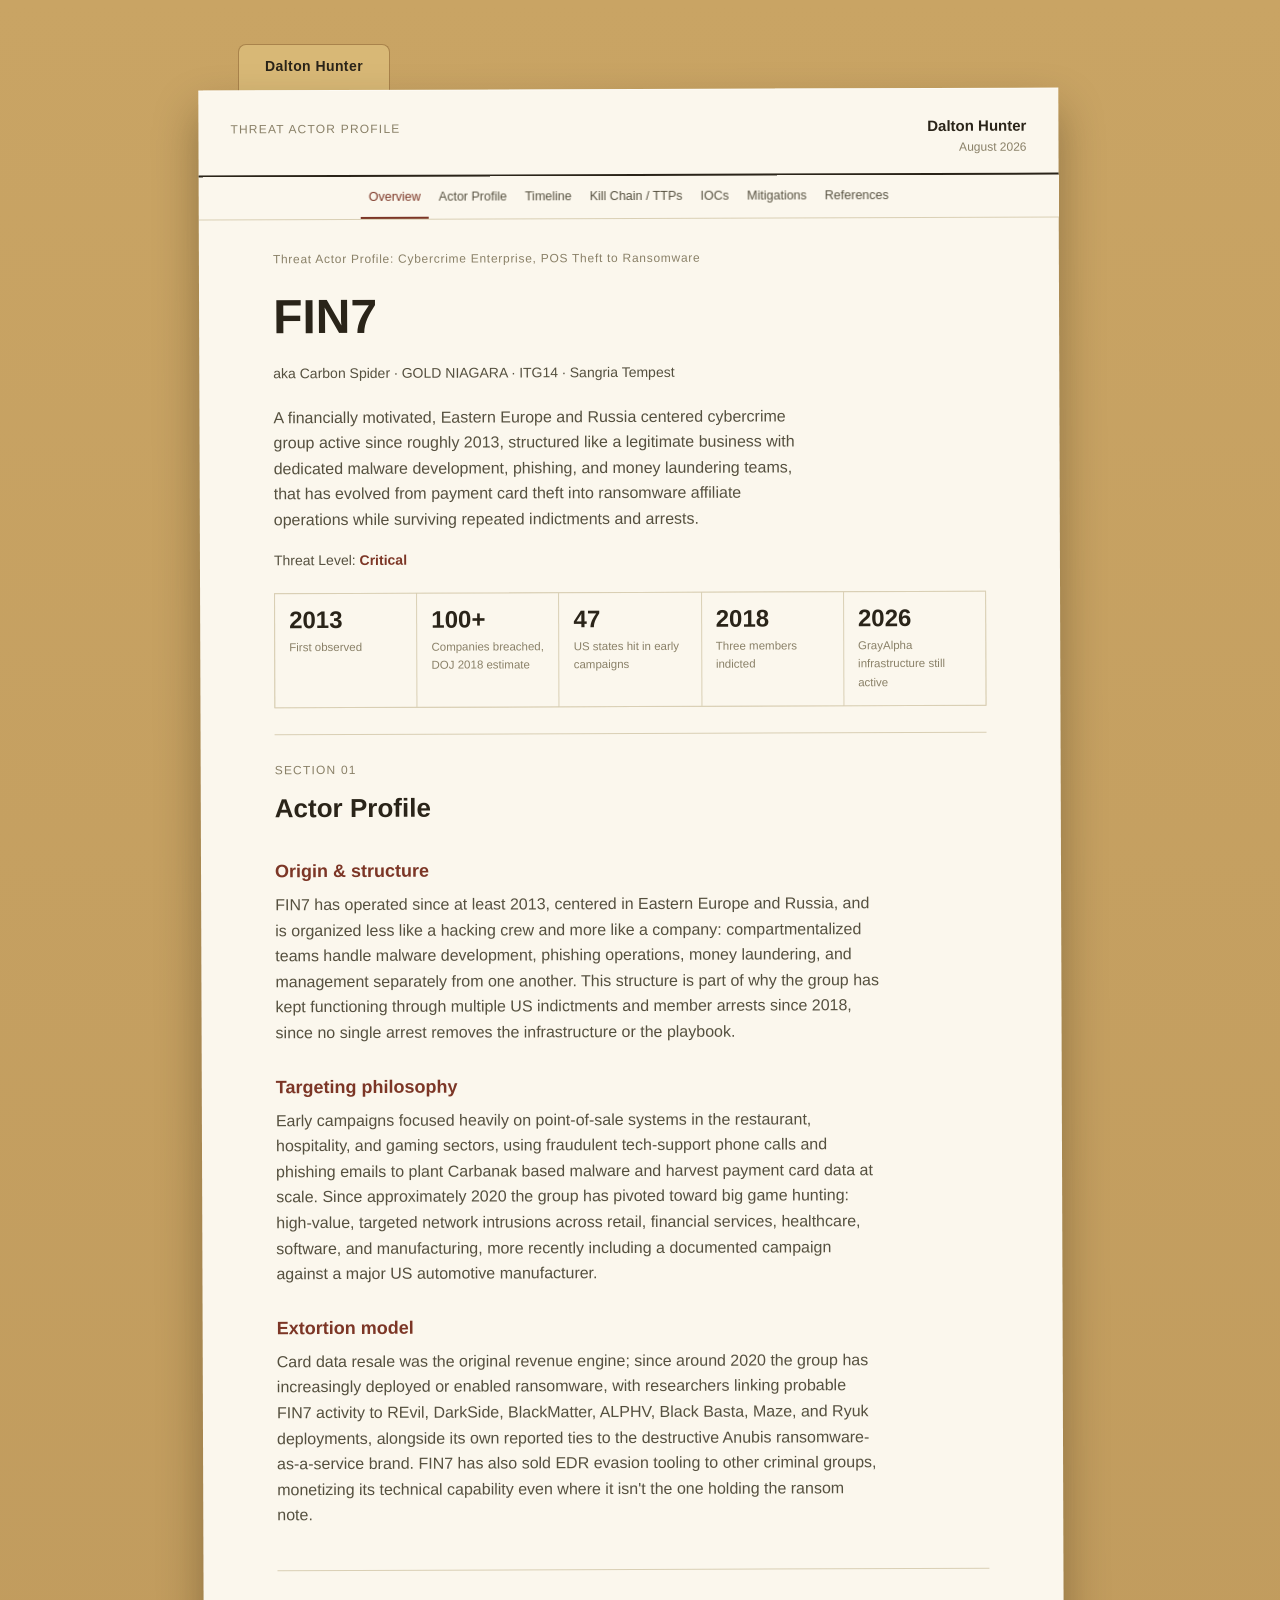
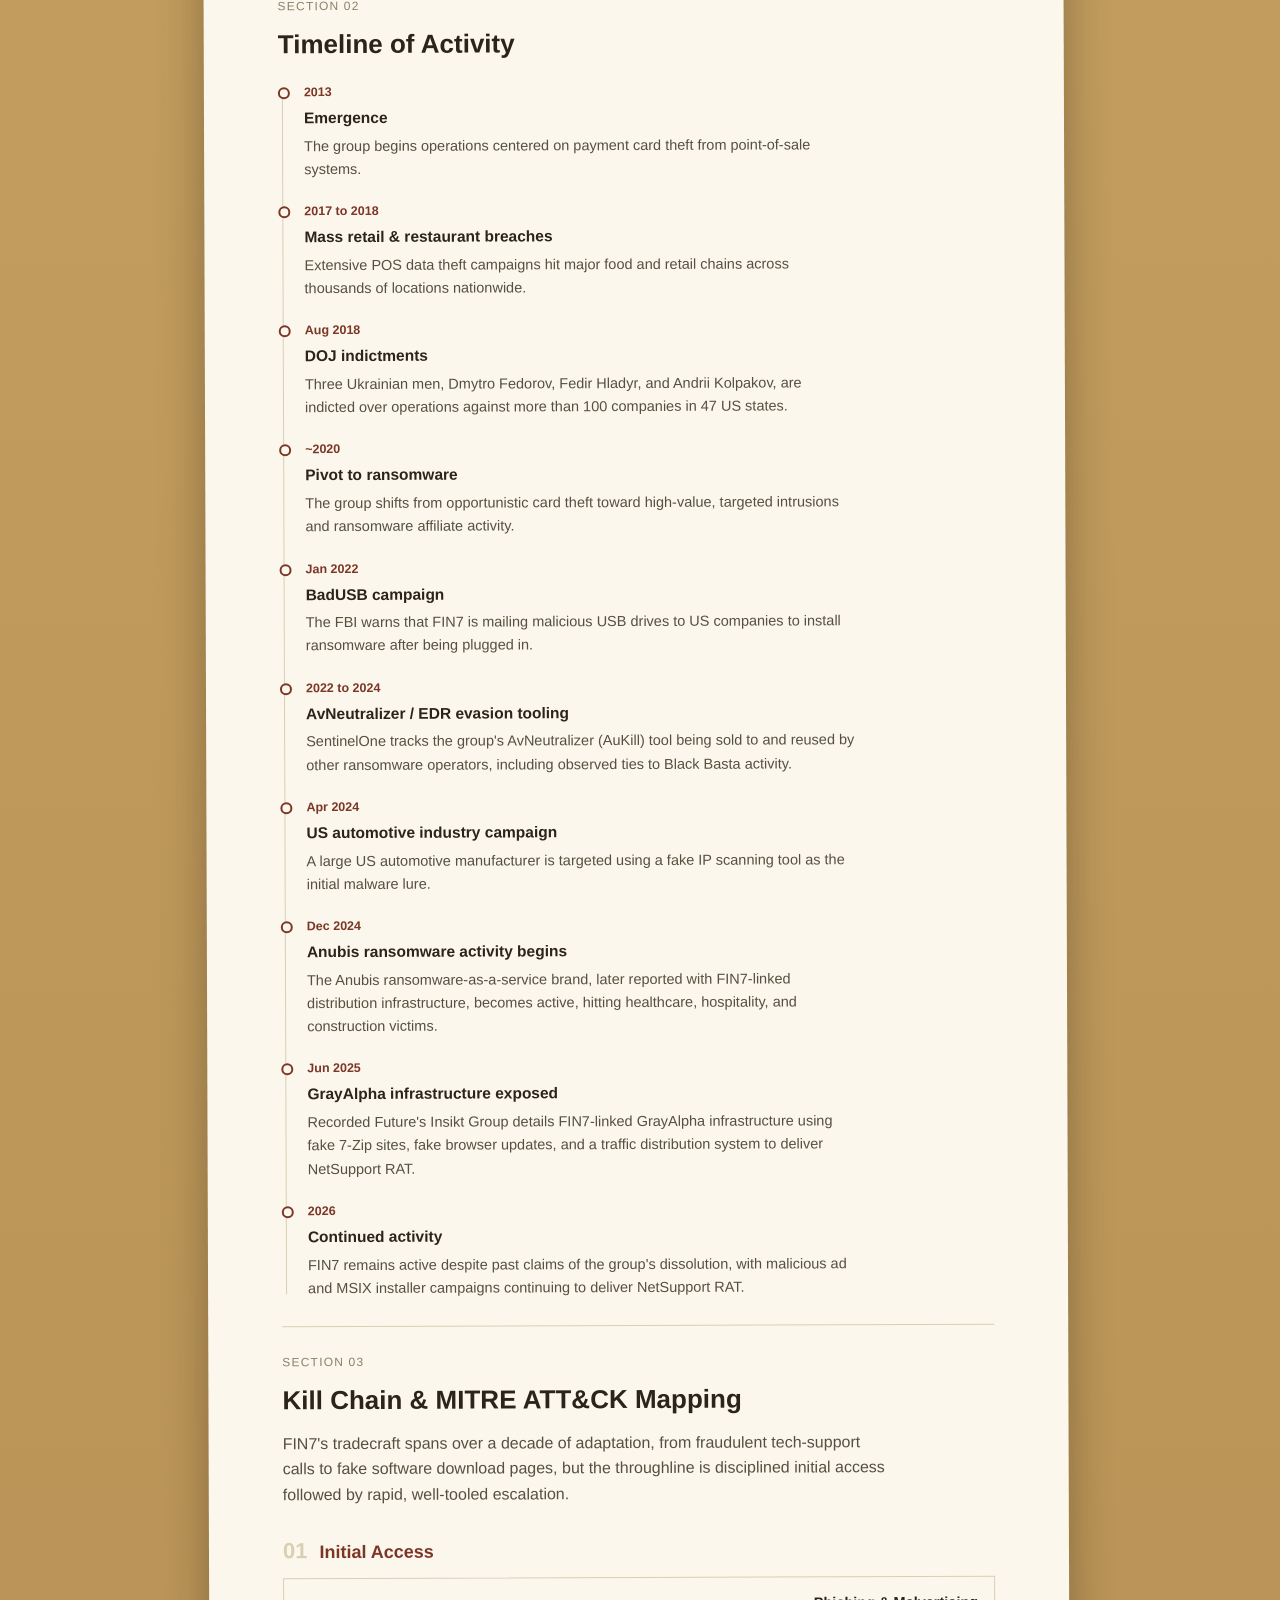
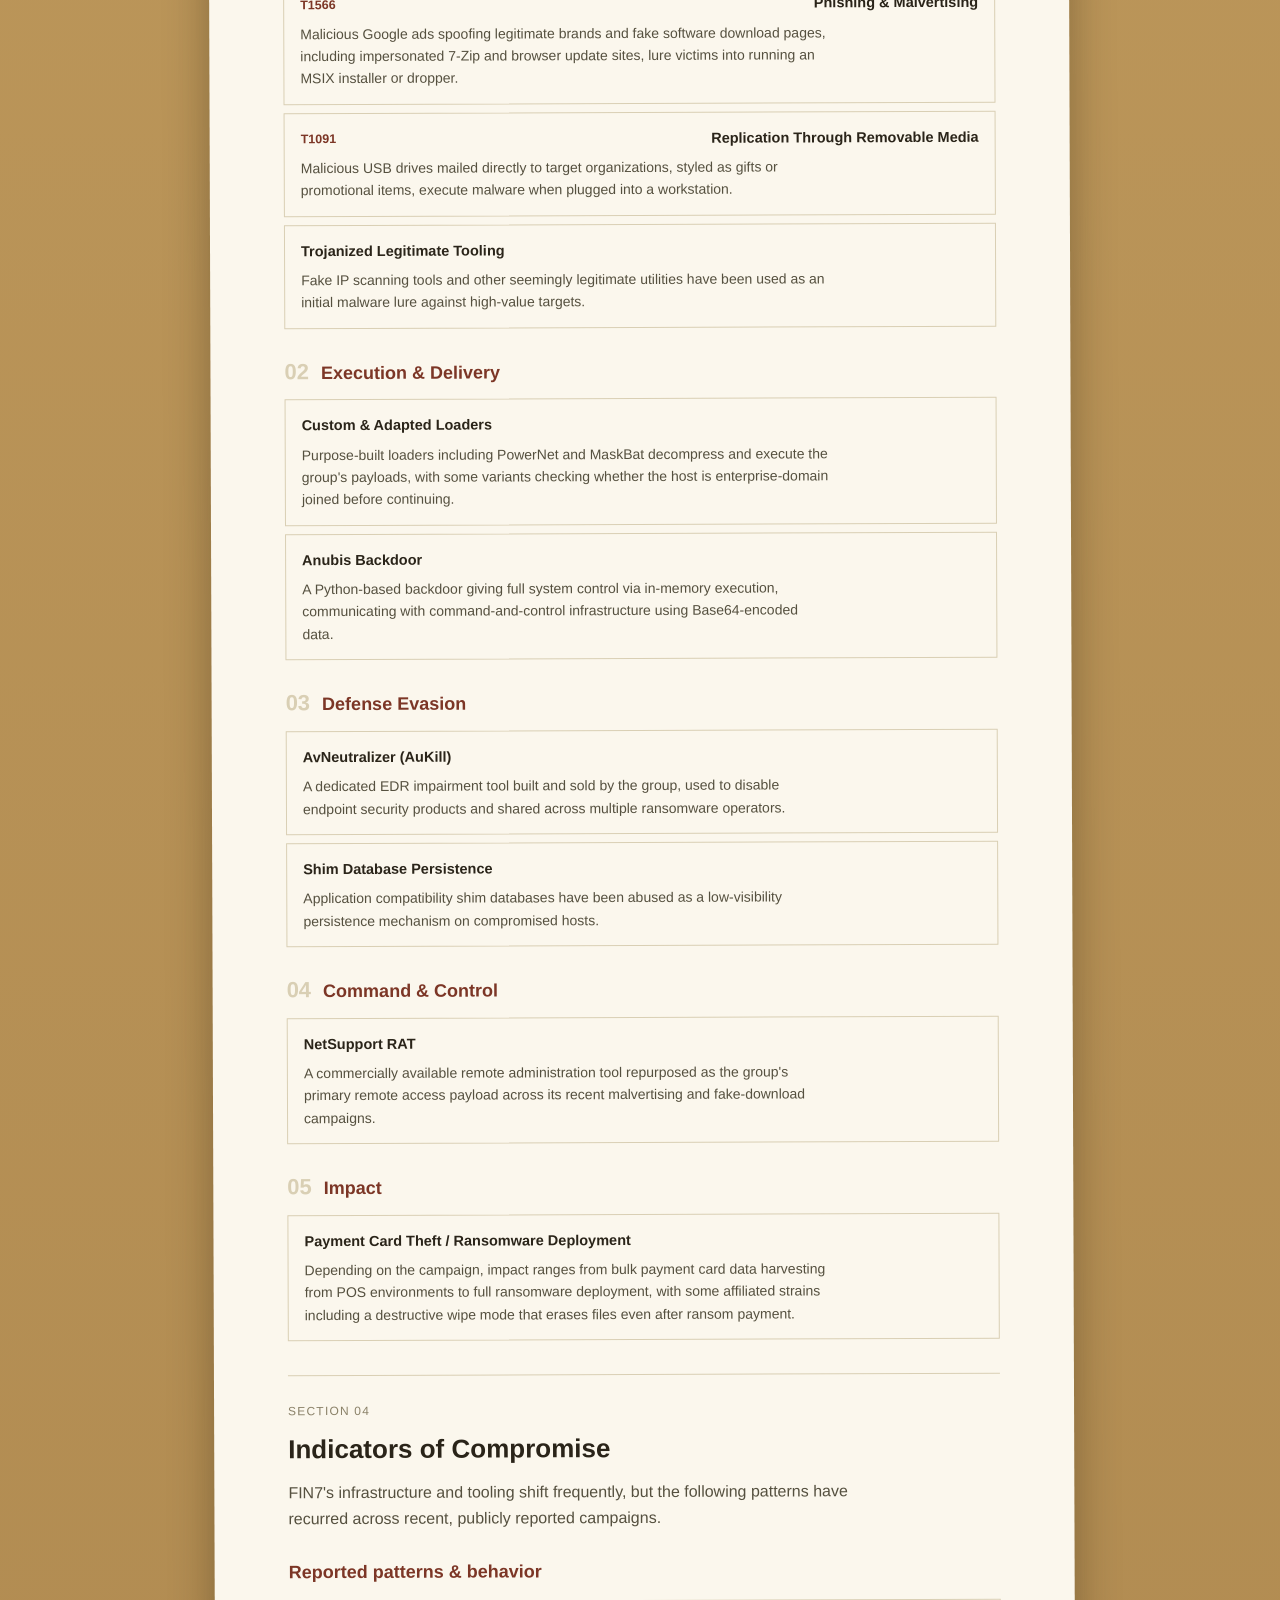
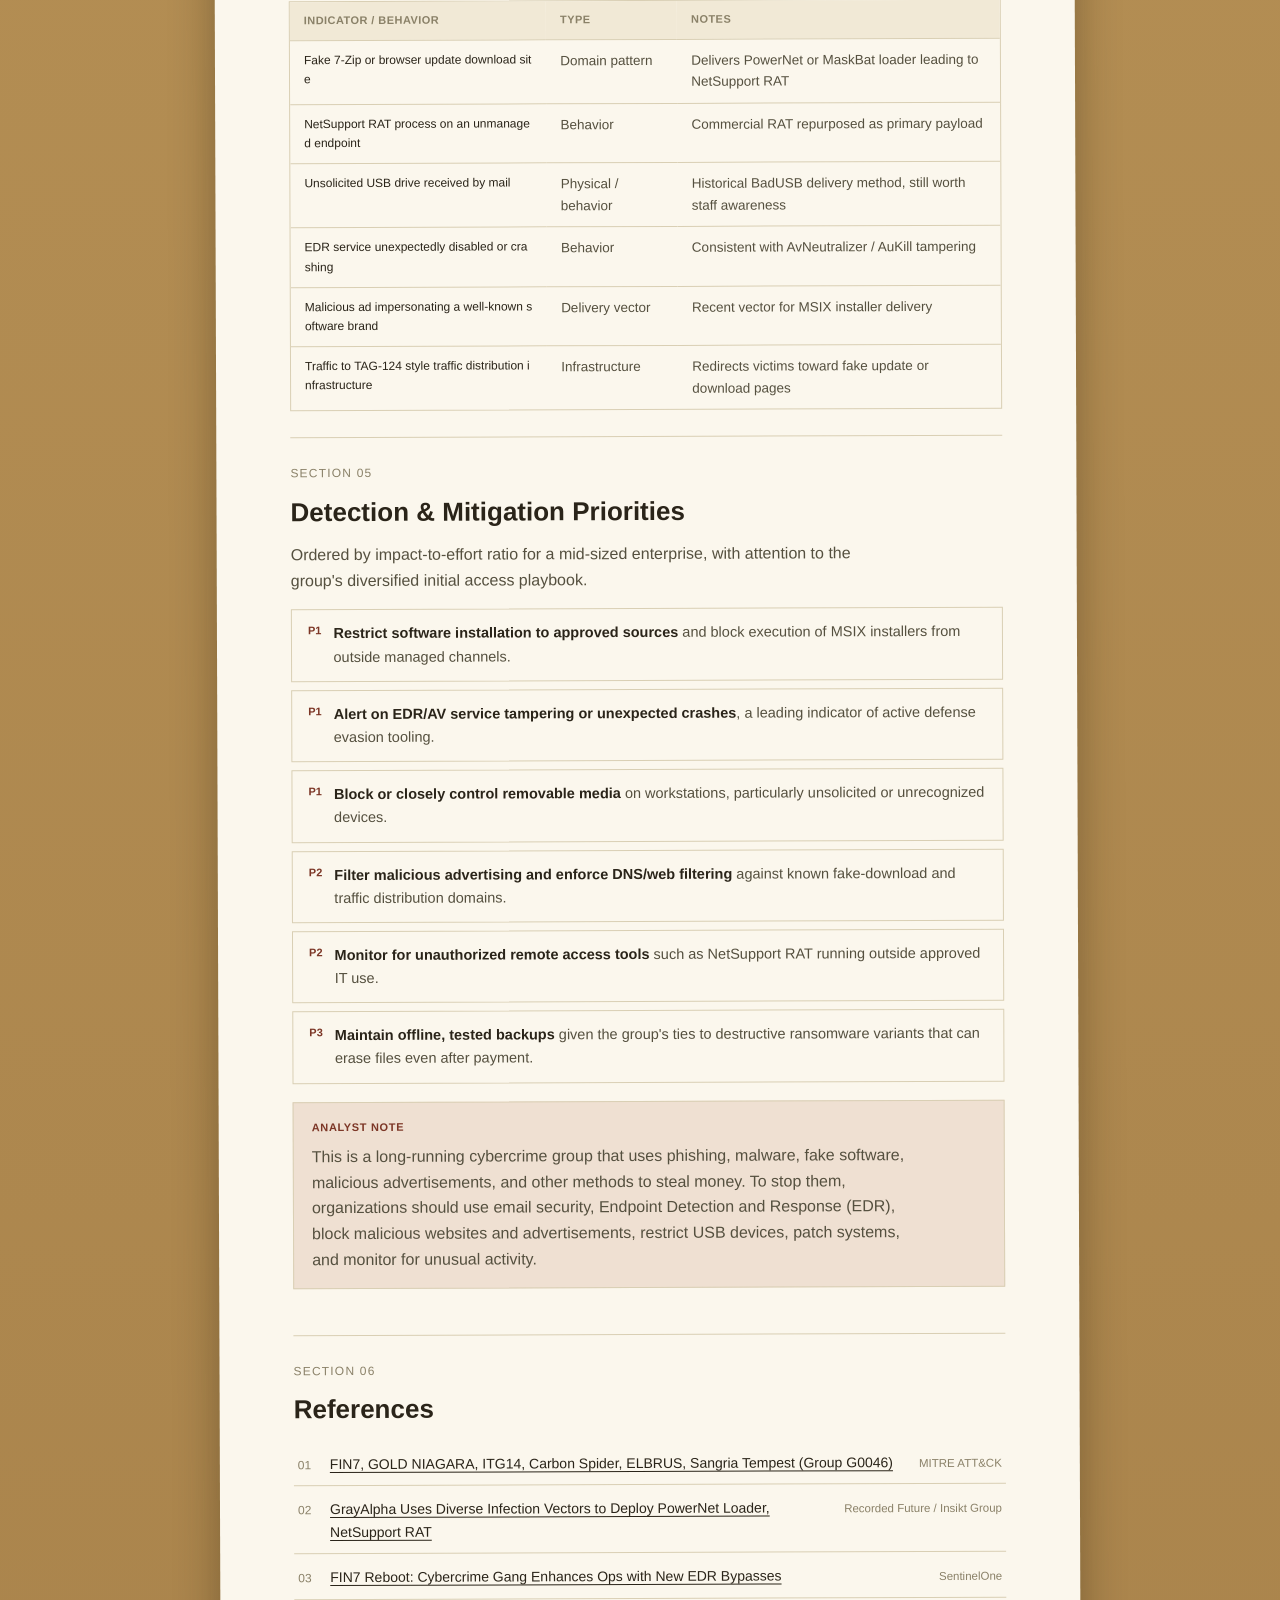
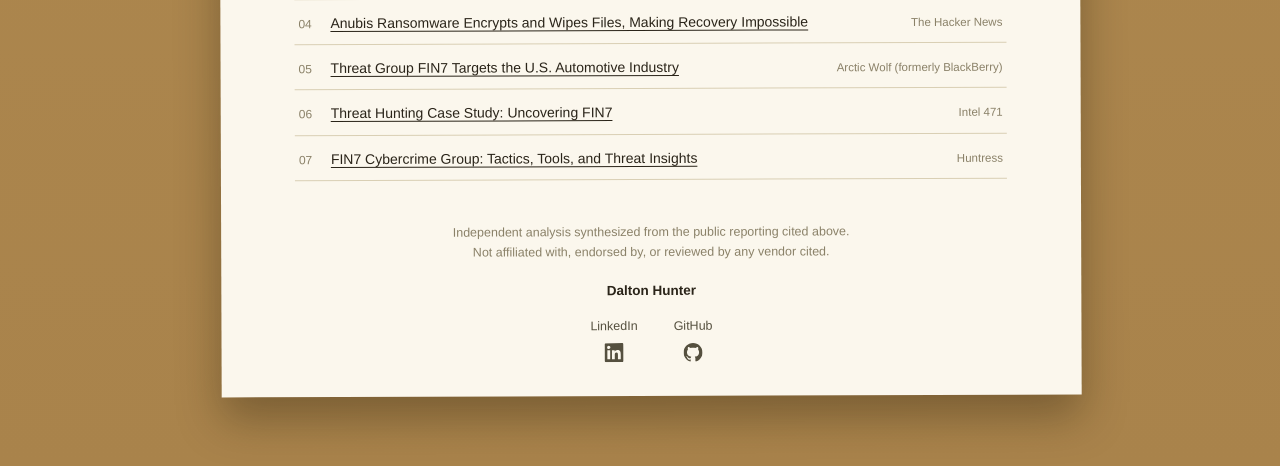
==== fin7/index.html @ 79351892 "Revise analyst note on cybercrime group Updated description of the threat group to emphasize methods" ====
<!DOCTYPE html>
<html lang="en">
<head>
<meta charset="UTF-8">
<meta name="viewport" content="width=device-width, initial-scale=1.0">
<title>FIN7: Threat Actor Profile | Dalton Hunter</title>
<meta name="description" content="Threat intelligence assessment on FIN7 (Carbon Spider, Sangria Tempest, GOLD NIAGARA): point-of-sale theft origins, ransomware pivot, EDR evasion tooling, MITRE ATT&CK mapping, and mitigation guidance.">
<link rel="stylesheet" href="styles.css">
</head>
<body>
<a href="#overview" class="skip-link">Skip to content</a>

<div class="desk">
  <div class="folder-wrap">

    <div class="folder-tab">Dalton Hunter</div>

    <div class="paper">

      <header class="doc-header">
        <div class="doc-header-title">Threat Actor Profile</div>
        <div class="doc-header-right">
          <div class="doc-author">Dalton Hunter</div>
          <div class="doc-date">August 2026</div>
        </div>
      </header>

      <!-- Top nav -->
      <nav class="topnav" aria-label="Report sections">
        <div class="topnav-inner">
          <a class="navlink" href="#overview">Overview</a>
          <a class="navlink" href="#profile">Actor Profile</a>
          <a class="navlink" href="#timeline">Timeline</a>
          <a class="navlink" href="#ttps">Kill Chain / TTPs</a>
          <a class="navlink" href="#iocs">IOCs</a>
          <a class="navlink" href="#mitigations">Mitigations</a>
          <a class="navlink" href="#references">References</a>
        </div>
      </nav>

      <main>

        <!-- HERO / OVERVIEW -->
        <section id="overview" class="hero">
          <div class="hero-kicker">Threat Actor Profile: Cybercrime Enterprise, POS Theft to Ransomware</div>
          <h1>FIN7</h1>
          <div class="aka">aka Carbon Spider · GOLD NIAGARA · ITG14 · Sangria Tempest</div>
          <p class="hero-thesis">
            A financially motivated, Eastern Europe and Russia centered cybercrime group active since roughly 2013,
            structured like a legitimate business with dedicated malware development, phishing, and money laundering
            teams, that has evolved from payment card theft into ransomware affiliate operations while surviving
            repeated indictments and arrests.
          </p>
          <div class="threat-level">Threat Level: <strong>Critical</strong></div>

          <div class="stat-row">
            <div class="stat"><div class="stat-num">2013</div><div class="stat-lbl">First observed</div></div>
            <div class="stat"><div class="stat-num">100+</div><div class="stat-lbl">Companies breached, DOJ 2018 estimate</div></div>
            <div class="stat"><div class="stat-num">47</div><div class="stat-lbl">US states hit in early campaigns</div></div>
            <div class="stat"><div class="stat-num">2018</div><div class="stat-lbl">Three members indicted</div></div>
            <div class="stat"><div class="stat-num">2026</div><div class="stat-lbl">GrayAlpha infrastructure still active</div></div>
          </div>
        </section>

        <!-- ACTOR PROFILE -->
        <section id="profile">
          <div class="eyebrow">Section 01</div>
          <h2>Actor Profile</h2>

          <h3>Origin &amp; structure</h3>
          <p>FIN7 has operated since at least 2013, centered in Eastern Europe and Russia, and is organized less like a hacking crew and more like a company: compartmentalized teams handle malware development, phishing operations, money laundering, and management separately from one another. This structure is part of why the group has kept functioning through multiple US indictments and member arrests since 2018, since no single arrest removes the infrastructure or the playbook.</p>

          <h3>Targeting philosophy</h3>
          <p>Early campaigns focused heavily on point-of-sale systems in the restaurant, hospitality, and gaming sectors, using fraudulent tech-support phone calls and phishing emails to plant Carbanak based malware and harvest payment card data at scale. Since approximately 2020 the group has pivoted toward big game hunting: high-value, targeted network intrusions across retail, financial services, healthcare, software, and manufacturing, more recently including a documented campaign against a major US automotive manufacturer.</p>

          <h3>Extortion model</h3>
          <p>Card data resale was the original revenue engine; since around 2020 the group has increasingly deployed or enabled ransomware, with researchers linking probable FIN7 activity to REvil, DarkSide, BlackMatter, ALPHV, Black Basta, Maze, and Ryuk deployments, alongside its own reported ties to the destructive Anubis ransomware-as-a-service brand. FIN7 has also sold EDR evasion tooling to other criminal groups, monetizing its technical capability even where it isn't the one holding the ransom note.</p>
        </section>

        <!-- TIMELINE -->
        <section id="timeline">
          <div class="eyebrow">Section 02</div>
          <h2>Timeline of Activity</h2>
          <div class="timeline">
            <div class="tl-item">
              <div class="tl-date">2013</div>
              <h4>Emergence</h4>
              <p>The group begins operations centered on payment card theft from point-of-sale systems.</p>
            </div>
            <div class="tl-item">
              <div class="tl-date">2017 to 2018</div>
              <h4>Mass retail &amp; restaurant breaches</h4>
              <p>Extensive POS data theft campaigns hit major food and retail chains across thousands of locations nationwide.</p>
            </div>
            <div class="tl-item">
              <div class="tl-date">Aug 2018</div>
              <h4>DOJ indictments</h4>
              <p>Three Ukrainian men, Dmytro Fedorov, Fedir Hladyr, and Andrii Kolpakov, are indicted over operations against more than 100 companies in 47 US states.</p>
            </div>
            <div class="tl-item">
              <div class="tl-date">~2020</div>
              <h4>Pivot to ransomware</h4>
              <p>The group shifts from opportunistic card theft toward high-value, targeted intrusions and ransomware affiliate activity.</p>
            </div>
            <div class="tl-item">
              <div class="tl-date">Jan 2022</div>
              <h4>BadUSB campaign</h4>
              <p>The FBI warns that FIN7 is mailing malicious USB drives to US companies to install ransomware after being plugged in.</p>
            </div>
            <div class="tl-item">
              <div class="tl-date">2022 to 2024</div>
              <h4>AvNeutralizer / EDR evasion tooling</h4>
              <p>SentinelOne tracks the group's AvNeutralizer (AuKill) tool being sold to and reused by other ransomware operators, including observed ties to Black Basta activity.</p>
            </div>
            <div class="tl-item">
              <div class="tl-date">Apr 2024</div>
              <h4>US automotive industry campaign</h4>
              <p>A large US automotive manufacturer is targeted using a fake IP scanning tool as the initial malware lure.</p>
            </div>
            <div class="tl-item">
              <div class="tl-date">Dec 2024</div>
              <h4>Anubis ransomware activity begins</h4>
              <p>The Anubis ransomware-as-a-service brand, later reported with FIN7-linked distribution infrastructure, becomes active, hitting healthcare, hospitality, and construction victims.</p>
            </div>
            <div class="tl-item">
              <div class="tl-date">Jun 2025</div>
              <h4>GrayAlpha infrastructure exposed</h4>
              <p>Recorded Future's Insikt Group details FIN7-linked GrayAlpha infrastructure using fake 7-Zip sites, fake browser updates, and a traffic distribution system to deliver NetSupport RAT.</p>
            </div>
            <div class="tl-item">
              <div class="tl-date">2026</div>
              <h4>Continued activity</h4>
              <p>FIN7 remains active despite past claims of the group's dissolution, with malicious ad and MSIX installer campaigns continuing to deliver NetSupport RAT.</p>
            </div>
          </div>

        </section>

        <!-- TTPs / KILL CHAIN -->
        <section id="ttps">
          <div class="eyebrow">Section 03</div>
          <h2>Kill Chain &amp; MITRE ATT&amp;CK Mapping</h2>
          <p>FIN7's tradecraft spans over a decade of adaptation, from fraudulent tech-support calls to fake software download pages, but the throughline is disciplined initial access followed by rapid, well-tooled escalation.</p>

          <div class="phase">
            <div class="phase-head"><span class="phase-num">01</span><h3>Initial Access</h3></div>
            <div class="ttp-card">
              <div class="ttp-top"><span class="ttp-id">T1566</span><span class="ttp-name">Phishing &amp; Malvertising</span></div>
              <p>Malicious Google ads spoofing legitimate brands and fake software download pages, including impersonated 7-Zip and browser update sites, lure victims into running an MSIX installer or dropper.</p>
            </div>
            <div class="ttp-card">
              <div class="ttp-top"><span class="ttp-id">T1091</span><span class="ttp-name">Replication Through Removable Media</span></div>
              <p>Malicious USB drives mailed directly to target organizations, styled as gifts or promotional items, execute malware when plugged into a workstation.</p>
            </div>
            <div class="ttp-card">
              <div class="ttp-top"><span class="ttp-name">Trojanized Legitimate Tooling</span></div>
              <p>Fake IP scanning tools and other seemingly legitimate utilities have been used as an initial malware lure against high-value targets.</p>
            </div>
          </div>

          <div class="phase">
            <div class="phase-head"><span class="phase-num">02</span><h3>Execution &amp; Delivery</h3></div>
            <div class="ttp-card">
              <div class="ttp-top"><span class="ttp-name">Custom &amp; Adapted Loaders</span></div>
              <p>Purpose-built loaders including PowerNet and MaskBat decompress and execute the group's payloads, with some variants checking whether the host is enterprise-domain joined before continuing.</p>
            </div>
            <div class="ttp-card">
              <div class="ttp-top"><span class="ttp-name">Anubis Backdoor</span></div>
              <p>A Python-based backdoor giving full system control via in-memory execution, communicating with command-and-control infrastructure using Base64-encoded data.</p>
            </div>
          </div>

          <div class="phase">
            <div class="phase-head"><span class="phase-num">03</span><h3>Defense Evasion</h3></div>
            <div class="ttp-card">
              <div class="ttp-top"><span class="ttp-name">AvNeutralizer (AuKill)</span></div>
              <p>A dedicated EDR impairment tool built and sold by the group, used to disable endpoint security products and shared across multiple ransomware operators.</p>
            </div>
            <div class="ttp-card">
              <div class="ttp-top"><span class="ttp-name">Shim Database Persistence</span></div>
              <p>Application compatibility shim databases have been abused as a low-visibility persistence mechanism on compromised hosts.</p>
            </div>
          </div>

          <div class="phase">
            <div class="phase-head"><span class="phase-num">04</span><h3>Command &amp; Control</h3></div>
            <div class="ttp-card">
              <div class="ttp-top"><span class="ttp-name">NetSupport RAT</span></div>
              <p>A commercially available remote administration tool repurposed as the group's primary remote access payload across its recent malvertising and fake-download campaigns.</p>
            </div>
          </div>

          <div class="phase">
            <div class="phase-head"><span class="phase-num">05</span><h3>Impact</h3></div>
            <div class="ttp-card">
              <div class="ttp-top"><span class="ttp-name">Payment Card Theft / Ransomware Deployment</span></div>
              <p>Depending on the campaign, impact ranges from bulk payment card data harvesting from POS environments to full ransomware deployment, with some affiliated strains including a destructive wipe mode that erases files even after ransom payment.</p>
            </div>
          </div>
        </section>

        <!-- IOCs -->
        <section id="iocs">
          <div class="eyebrow">Section 04</div>
          <h2>Indicators of Compromise</h2>
          <p>FIN7's infrastructure and tooling shift frequently, but the following patterns have recurred across recent, publicly reported campaigns.</p>

          <h3>Reported patterns &amp; behavior</h3>
          <div class="table-wrap">
            <table>
              <thead><tr><th>Indicator / Behavior</th><th>Type</th><th>Notes</th></tr></thead>
              <tbody>
                <tr><td class="mono">Fake 7-Zip or browser update download site</td><td>Domain pattern</td><td>Delivers PowerNet or MaskBat loader leading to NetSupport RAT</td></tr>
                <tr><td class="mono">NetSupport RAT process on an unmanaged endpoint</td><td>Behavior</td><td>Commercial RAT repurposed as primary payload</td></tr>
                <tr><td class="mono">Unsolicited USB drive received by mail</td><td>Physical / behavior</td><td>Historical BadUSB delivery method, still worth staff awareness</td></tr>
                <tr><td class="mono">EDR service unexpectedly disabled or crashing</td><td>Behavior</td><td>Consistent with AvNeutralizer / AuKill tampering</td></tr>
                <tr><td class="mono">Malicious ad impersonating a well-known software brand</td><td>Delivery vector</td><td>Recent vector for MSIX installer delivery</td></tr>
                <tr><td class="mono">Traffic to TAG-124 style traffic distribution infrastructure</td><td>Infrastructure</td><td>Redirects victims toward fake update or download pages</td></tr>
              </tbody>
            </table>
          </div>
        </section>

        <!-- MITIGATIONS -->
        <section id="mitigations">
          <div class="eyebrow">Section 05</div>
          <h2>Detection &amp; Mitigation Priorities</h2>
          <p>Ordered by impact-to-effort ratio for a mid-sized enterprise, with attention to the group's diversified initial access playbook.</p>
          <ul class="mit-list">
            <li><span class="pri">P1</span><span><strong>Restrict software installation to approved sources</strong> and block execution of MSIX installers from outside managed channels.</span></li>
            <li><span class="pri">P1</span><span><strong>Alert on EDR/AV service tampering or unexpected crashes</strong>, a leading indicator of active defense evasion tooling.</span></li>
            <li><span class="pri">P1</span><span><strong>Block or closely control removable media</strong> on workstations, particularly unsolicited or unrecognized devices.</span></li>
            <li><span class="pri">P2</span><span><strong>Filter malicious advertising and enforce DNS/web filtering</strong> against known fake-download and traffic distribution domains.</span></li>
            <li><span class="pri">P2</span><span><strong>Monitor for unauthorized remote access tools</strong> such as NetSupport RAT running outside approved IT use.</span></li>
            <li><span class="pri">P3</span><span><strong>Maintain offline, tested backups</strong> given the group's ties to destructive ransomware variants that can erase files even after payment.</span></li>
          </ul>

          <div class="callout analyst-note">
            <div class="callout-label">Analyst Note</div>
            <p>This is a long-running cybercrime group that uses phishing, malware, fake software, malicious advertisements, and other methods to steal money. To stop them, organizations should use email security, Endpoint Detection and Response (EDR), block malicious websites and advertisements, restrict USB devices, patch systems, and monitor for unusual activity.</p>
          </div>
        </section>

        <!-- REFERENCES -->
        <section id="references">
          <div class="eyebrow">Section 06</div>
          <h2>References</h2>
          <ul class="source-list">
            <li><span class="idx">01</span><a href="https://attack.mitre.org/groups/G0046/" target="_blank" rel="noopener">FIN7, GOLD NIAGARA, ITG14, Carbon Spider, ELBRUS, Sangria Tempest (Group G0046)</a><span class="pub">MITRE ATT&amp;CK</span></li>
            <li><span class="idx">02</span><a href="https://www.recordedfuture.com/research/grayalpha-uses-diverse-infection-vectors-deploy-powernet-loader-netsupport-rat" target="_blank" rel="noopener">GrayAlpha Uses Diverse Infection Vectors to Deploy PowerNet Loader, NetSupport RAT</a><span class="pub">Recorded Future / Insikt Group</span></li>
            <li><span class="idx">03</span><a href="https://www.sentinelone.com/labs/fin7-reboot-cybercrime-gang-enhances-ops-with-new-edr-bypasses-and-automated-attacks/" target="_blank" rel="noopener">FIN7 Reboot: Cybercrime Gang Enhances Ops with New EDR Bypasses</a><span class="pub">SentinelOne</span></li>
            <li><span class="idx">04</span><a href="https://thehackernews.com/2025/06/anubis-ransomware-encrypts-and-wipes.html" target="_blank" rel="noopener">Anubis Ransomware Encrypts and Wipes Files, Making Recovery Impossible</a><span class="pub">The Hacker News</span></li>
            <li><span class="idx">05</span><a href="https://arcticwolf.com/resources/blog/fin7-targets-the-united-states-automotive-industry/" target="_blank" rel="noopener">Threat Group FIN7 Targets the U.S. Automotive Industry</a><span class="pub">Arctic Wolf (formerly BlackBerry)</span></li>
            <li><span class="idx">06</span><a href="https://www.intel471.com/blog/threat-hunting-case-study-uncovering-fin7" target="_blank" rel="noopener">Threat Hunting Case Study: Uncovering FIN7</a><span class="pub">Intel 471</span></li>
            <li><span class="idx">07</span><a href="https://www.huntress.com/threat-library/threat-actors/fin7" target="_blank" rel="noopener">FIN7 Cybercrime Group: Tactics, Tools, and Threat Insights</a><span class="pub">Huntress</span></li>
          </ul>
        </section>

      </main>

      <footer>
        <p class="fnote">Independent analysis synthesized from the public reporting cited above. Not affiliated with, endorsed by, or reviewed by any vendor cited.</p>
        <div class="footer-meta">
          <span class="footer-name">Dalton Hunter</span>
          <div class="footer-social">
            <a href="https://www.linkedin.com/in/dalton-hunter/" id="footer-linkedin" class="footer-social-link" aria-label="LinkedIn" target="_blank" rel="noopener">
              <span class="footer-social-label">LinkedIn</span>
              <svg class="footer-social-icon" viewBox="0 0 24 24" aria-hidden="true"><path d="M20.447 20.452h-3.554v-5.569c0-1.328-.027-3.037-1.852-3.037-1.853 0-2.136 1.445-2.136 2.939v5.667H9.351V9h3.414v1.561h.046c.477-.9 1.637-1.85 3.37-1.85 3.601 0 4.267 2.37 4.267 5.455v6.286zM5.337 7.433c-1.144 0-2.063-.926-2.063-2.065 0-1.138.92-2.063 2.063-2.063 1.14 0 2.064.925 2.064 2.063 0 1.139-.925 2.065-2.064 2.065zm1.782 13.019H3.555V9h3.564v11.452zM22.225 0H1.771C.792 0 0 .774 0 1.729v20.542C0 23.227.792 24 1.771 24h20.451C23.2 24 24 23.227 24 22.271V1.729C24 .774 23.2 0 22.222 0h.003z"/></svg>
            </a>
            <a href="https://github.com/dalthunter" id="footer-github" class="footer-social-link" aria-label="GitHub" target="_blank" rel="noopener">
              <span class="footer-social-label">GitHub</span>
              <svg class="footer-social-icon" viewBox="0 0 24 24" aria-hidden="true"><path d="M12 .297c-6.63 0-12 5.373-12 12 0 5.303 3.438 9.8 8.205 11.385.6.113.82-.258.82-.577 0-.285-.01-1.04-.015-2.04-3.338.724-4.042-1.61-4.042-1.61-.546-1.385-1.333-1.754-1.333-1.754-1.089-.744.084-.729.084-.729 1.205.084 1.838 1.237 1.838 1.237 1.07 1.834 2.809 1.304 3.495.997.108-.775.42-1.305.763-1.605-2.665-.305-5.466-1.334-5.466-5.93 0-1.31.465-2.38 1.235-3.22-.135-.303-.54-1.523.105-3.176 0 0 1.005-.322 3.3 1.23.96-.267 1.98-.399 3-.405 1.02.006 2.04.138 3 .405 2.28-1.552 3.285-1.23 3.285-1.23.645 1.653.24 2.873.12 3.176.765.84 1.23 1.91 1.23 3.22 0 4.61-2.805 5.625-5.475 5.92.42.36.81 1.096.81 2.22 0 1.606-.015 2.896-.015 3.286 0 .315.21.69.825.57C20.565 22.092 24 17.592 24 12.297c0-6.627-5.373-12-12-12"/></svg>
            </a>
          </div>
        </div>
      </footer>

    </div>
  </div>
</div>

<script src="script.js"></script>
</body>
</html>
---- fin7/styles.css ----
/* ============================================================
   THE GENTLEMEN — THREAT INTELLIGENCE ASSESSMENT
   Design: printed report, tucked in a manila folder
   ============================================================ */

:root {
  --folder: #C9A464;
  --folder-dark: #A9834B;
  --folder-tab: #D8B876;

  --paper: #FBF7ED;
  --paper-edge: #F1E9D6;

  --ink: #2A2419;
  --ink-dim: #55503F;
  --ink-faint: #8A8168;

  --rule: #D9CFB4;
  --rule-strong: #2A2419;

  --accent: #7C3626;
  --accent-soft: #EFE0D2;

  --max-w: 760px;
}

* { box-sizing: border-box; }
html { scroll-behavior: smooth; }
@media (prefers-reduced-motion: reduce) {
  html { scroll-behavior: auto; }
  * { animation-duration: 0.001ms !important; animation-iteration-count: 1 !important; transition-duration: 0.001ms !important; }
}

body {
  margin: 0;
  background: var(--folder);
  background-image: linear-gradient(180deg, var(--folder), var(--folder-dark));
  color: var(--ink);
  font-family: Arial, Helvetica, sans-serif;
  font-size: 16px;
  line-height: 1.6;
  -webkit-font-smoothing: antialiased;
  padding: 44px 16px 70px;
}

a { color: var(--accent); text-decoration-underline; text-underline-offset: 3px; }
a:hover { color: var(--ink); }
a:focus-visible, button:focus-visible, .navlink:focus-visible {
  outline: 2px solid var(--accent);
  outline-offset: 2px;
}

::selection { background: var(--accent-soft); color: var(--ink); }

/* ---------- Desk / folder wrapper ---------- */
.desk { display: flex; justify-content: center; }
.folder-wrap { width: 100%; max-width: 860px; }

.folder-tab {
  display: inline-block;
  background: var(--folder-tab);
  border: 1px solid var(--folder-dark);
  border-bottom: none;
  border-radius: 8px 8px 0 0;
  padding: 10px 26px 32px;
  margin: 0 0 -20px 28px;
  font-weight: 700;
  font-size: 14px;
  letter-spacing: 0.03em;
  color: var(--ink);
  position: relative;
  z-index: 1;
}

.paper {
  position: relative;
  z-index: 2;
  background: var(--paper);
  box-shadow: 0 22px 44px rgba(35, 25, 8, 0.35), 0 1px 0 rgba(255,255,255,0.4) inset;
  transform: rotate(-0.2deg);
}

/* ---------- Letterhead ---------- */
.doc-header {
  display: flex;
  justify-content: space-between;
  align-items: baseline;
  gap: 20px;
  flex-wrap: wrap;
  padding: 26px 32px 16px;
  border-bottom: 2px solid var(--rule-strong);
}
.doc-header-title {
  font-size: 12px;
  letter-spacing: 0.1em;
  text-transform: uppercase;
  color: var(--ink-faint);
}
.doc-header-right { text-align: right; }
.doc-author { font-weight: 700; font-size: 15px; color: var(--ink); }
.doc-date { font-size: 12px; color: var(--ink-faint); }

/* ---------- Top nav ---------- */
.topnav {
  position: sticky;
  top: 0;
  z-index: 20;
  background: var(--paper);
  border-bottom: 1px solid var(--rule);
}
.topnav-inner {
  padding: 0 20px;
  display: flex;
  flex-wrap: wrap;
  justify-content: center;
  align-items: center;
  gap: 2px;
}
.navlink {
  font-size: 12.5px;
  color: var(--ink-dim);
  text-decoration: none;
  white-space: nowrap;
  padding: 10px 8px;
  border-bottom: 2px solid transparent;
}
.navlink:hover { color: var(--ink); }
.navlink.active { color: var(--accent); border-bottom-color: var(--accent); }

/* ---------- Layout shell ---------- */
main { max-width: var(--max-w); margin: 0 auto; padding: 0 24px; }
section { padding: 26px 0; border-bottom: 1px solid var(--rule); }
section:last-of-type { border-bottom: none; }

.eyebrow {
  font-size: 12px;
  letter-spacing: 0.1em;
  text-transform: uppercase;
  color: var(--ink-faint);
  margin-bottom: 8px;
}

h1, h2, h3, h4 {
  font-family: Arial, Helvetica, sans-serif;
  font-weight: 700;
  color: var(--ink);
  margin: 0 0 0.35em;
}
h2 { font-size: 26px; }
h3 { font-size: 18px; color: var(--accent); margin-top: 1.5em; }
p { color: var(--ink-dim); margin: 0 0 1em; max-width: 68ch; }
strong { color: var(--ink); }

/* ---------- Hero ---------- */
.hero { padding-top: 30px; }
.hero-kicker { font-size: 12px; color: var(--ink-faint); letter-spacing: 0.06em; margin-bottom: 10px; }
.hero h1 { font-size: clamp(34px, 6vw, 48px); margin-bottom: 6px; }
.hero .aka { font-size: 14px; color: var(--ink-dim); margin-bottom: 20px; }
.hero-thesis { font-size: 16px; color: var(--ink-dim); max-width: 60ch; margin-top: 0; }
.threat-level { font-size: 14px; color: var(--ink-dim); margin: 10px 0 4px; }
.threat-level strong { color: var(--accent); }

/* Stat row */
.stat-row {
  display: grid;
  grid-template-columns: repeat(auto-fit, minmax(110px, 1fr));
  gap: 1px;
  background: var(--rule);
  margin-top: 22px;
  border: 1px solid var(--rule);
}
.stat { background: var(--paper); padding: 14px 14px; }
.stat-num { font-size: 24px; font-weight: 700; color: var(--ink); line-height: 1; }
.stat-lbl { font-size: 11.5px; color: var(--ink-faint); margin-top: 6px; }

/* ---------- Key judgments ---------- */
.kj-list { display: flex; flex-direction: column; gap: 10px; margin-top: 14px; }
.kj-item {
  padding: 14px 16px;
  background: var(--paper);
  border: 1px solid var(--rule);
  border-left: 3px solid var(--accent);
}
.kj-item p { margin: 0; color: var(--ink); font-size: 15px; }

/* ---------- Callout / plain-terms box ---------- */
.callout {
  margin: 20px 0;
  padding: 16px 18px;
  background: var(--accent-soft);
  border: 1px solid var(--rule);
}
.callout-label {
  font-size: 11px;
  letter-spacing: 0.06em;
  text-transform: uppercase;
  color: var(--accent);
  font-weight: 700;
  margin-bottom: 8px;
}
.callout p:last-child { margin-bottom: 0; }

.callout.analyst { background: var(--paper-edge); }
.callout.analyst textarea {
  width: 100%;
  min-height: 110px;
  background: var(--paper);
  border: 1px solid var(--rule);
  color: var(--ink);
  font-family: Arial, Helvetica, sans-serif;
  font-size: 14.5px;
  line-height: 1.6;
  padding: 12px;
  resize: vertical;
}

.callout.analyst-note { margin-top: 18px; }

/* ---------- Timeline ---------- */
.timeline { margin-top: 16px; position: relative; padding-left: 26px; }
.timeline::before {
  content: '';
  position: absolute;
  left: 4px; top: 6px; bottom: 6px;
  width: 1px;
  background: var(--rule);
}
.tl-item { position: relative; padding-bottom: 20px; }
.tl-item:last-child { padding-bottom: 0; }
.tl-item::before {
  content: '';
  position: absolute;
  left: -26px; top: 5px;
  width: 8px; height: 8px;
  border-radius: 50%;
  background: var(--paper);
  border: 2px solid var(--accent);
}
.tl-date { font-size: 12.5px; color: var(--accent); font-weight: 700; margin-bottom: 4px; }
.tl-item h4 { font-size: 15.5px; margin-bottom: 4px; color: var(--ink); }
.tl-item p { font-size: 14.5px; margin-bottom: 0; }

/* ---------- Victimology bars ---------- */
.bar-group { margin-top: 4px; display: flex; flex-direction: column; gap: 12px; }
.bar-row { display: grid; grid-template-columns: 128px 1fr 38px; align-items: center; gap: 12px; }
.bar-name { font-size: 12.5px; color: var(--ink-dim); }
.bar-track { height: 8px; background: var(--paper-edge); border: 1px solid var(--rule); }
.bar-fill { height: 100%; background: var(--accent); opacity: 0.75; }
.bar-pct { font-size: 12px; font-weight: 700; color: var(--ink); text-align: right; }

.vic-block {
  background: var(--paper);
  border: 1px solid var(--rule);
  padding: 18px 20px 20px;
}
.vic-block-title {
  margin: 0 0 4px;
  display: flex;
  flex-direction: column;
  gap: 2px;
}
.vic-block-title span {
  font-size: 11px;
  font-weight: 400;
  text-transform: none;
  letter-spacing: 0;
  color: var(--ink-faint);
}

.two-col { display: grid; grid-template-columns: 1fr 1fr; gap: 20px; margin-top: 14px; }
@media (max-width: 640px) { .two-col { grid-template-columns: 1fr; } }

/* ---------- Kill chain / TTP phases ---------- */
.phase { margin-top: 30px; }
.phase-head { display: flex; align-items: baseline; gap: 12px; margin-bottom: 12px; }
.phase-num { font-size: 22px; font-weight: 700; color: var(--rule); line-height: 1; }
.phase-head h3 { margin: 0; }
.ttp-card {
  background: var(--paper);
  border: 1px solid var(--rule);
  padding: 14px 16px;
  margin-bottom: 8px;
}
.ttp-top { display: flex; justify-content: space-between; align-items: center; flex-wrap: wrap; gap: 8px; margin-bottom: 6px; }
.ttp-id { font-size: 12.5px; font-weight: 700; color: var(--accent); }
.ttp-name { font-weight: 700; color: var(--ink); font-size: 14.5px; }
.ttp-card p { font-size: 14px; margin: 0; color: var(--ink-dim); }

/* ---------- Tables ---------- */
.table-wrap { overflow-x: auto; margin-top: 14px; border: 1px solid var(--rule); }
table { width: 100%; border-collapse: collapse; font-size: 13.5px; min-width: 540px; }
.cve-table th:nth-child(1), .cve-table td:nth-child(1) { width: 16%; }
.cve-table th:nth-child(2), .cve-table td:nth-child(2) { width: 24%; }
.cve-table th:nth-child(3), .cve-table td:nth-child(3) { width: 60%; }
th {
  font-size: 11px;
  letter-spacing: 0.04em;
  text-transform: uppercase;
  color: var(--ink-faint);
  text-align: left;
  padding: 10px 14px;
  background: var(--paper-edge);
  border-bottom: 1px solid var(--rule);
}
td { padding: 10px 14px; border-bottom: 1px solid var(--rule); color: var(--ink-dim); vertical-align: top; }
tr:last-child td { border-bottom: none; }
td.mono, .hash { font-size: 12px; color: var(--ink); word-break: break-all; }
.sev { font-size: 10.5px; font-weight: 700; padding: 2px 7px; white-space: nowrap; }
.sev-critical { color: var(--accent); border: 1px solid var(--accent); }
.sev-high { color: var(--ink-dim); border: 1px solid var(--rule); }

/* ---------- Tool tags ---------- */
.tool-grid { display: flex; flex-wrap: wrap; gap: 8px; margin-top: 10px; }
.tool-tag { font-size: 12.5px; color: var(--ink); background: var(--paper); border: 1px solid var(--rule); padding: 6px 12px; }
.tool-tag .fn { color: var(--ink-faint); font-size: 11px; }

/* ---------- Mitigations ---------- */
.mit-list { list-style: none; margin: 14px 0 0; padding: 0; display: flex; flex-direction: column; gap: 8px; }
.mit-list li { display: flex; gap: 12px; padding: 12px 16px; background: var(--paper); border: 1px solid var(--rule); font-size: 14.5px; color: var(--ink-dim); }
.mit-list .pri { font-size: 11px; font-weight: 700; color: var(--accent); height: fit-content; }
.mit-list strong { color: var(--ink); }

/* ---------- References ---------- */
.source-list { list-style: none; margin: 12px 0 0; padding: 0; display: flex; flex-direction: column; gap: 2px; }
.source-list li { display: grid; grid-template-columns: 20px 1fr auto; gap: 12px; align-items: baseline; padding: 10px 4px; border-bottom: 1px solid var(--rule); font-size: 14px; }
.source-list .idx { color: var(--ink-faint); font-size: 12px; }
.source-list a { color: var(--ink); font-weight: 500; }
.source-list a:hover { color: var(--accent); }
.source-list .pub { font-size: 11.5px; color: var(--ink-faint); white-space: nowrap; }

/* ---------- Footer ---------- */
footer { padding: 16px 32px 34px; text-align: center; }
footer .fnote { font-size: 12.5px; color: var(--ink-faint); max-width: 60ch; margin: 0 auto; }
footer a { color: var(--ink-dim); }

.footer-meta { margin-top: 18px; }
.footer-name { display: block; font-weight: 700; font-size: 13.5px; color: var(--ink); margin-bottom: 14px; }
.footer-social { display: flex; justify-content: center; gap: 36px; }
.footer-social-link {
  display: flex;
  flex-direction: column;
  align-items: center;
  gap: 7px;
  text-decoration: none;
  color: var(--ink-dim);
  font-size: 12.5px;
}
.footer-social-link:hover { color: var(--accent); }
.footer-social-icon { width: 19px; height: 19px; fill: currentColor; }

/* Skip link */
.skip-link {
  position: absolute; left: -9999px; top: 0;
  background: var(--accent); color: var(--paper);
  padding: 10px 16px; z-index: 100; font-size: 13px;
}
.skip-link:focus { left: 12px; top: 12px; }
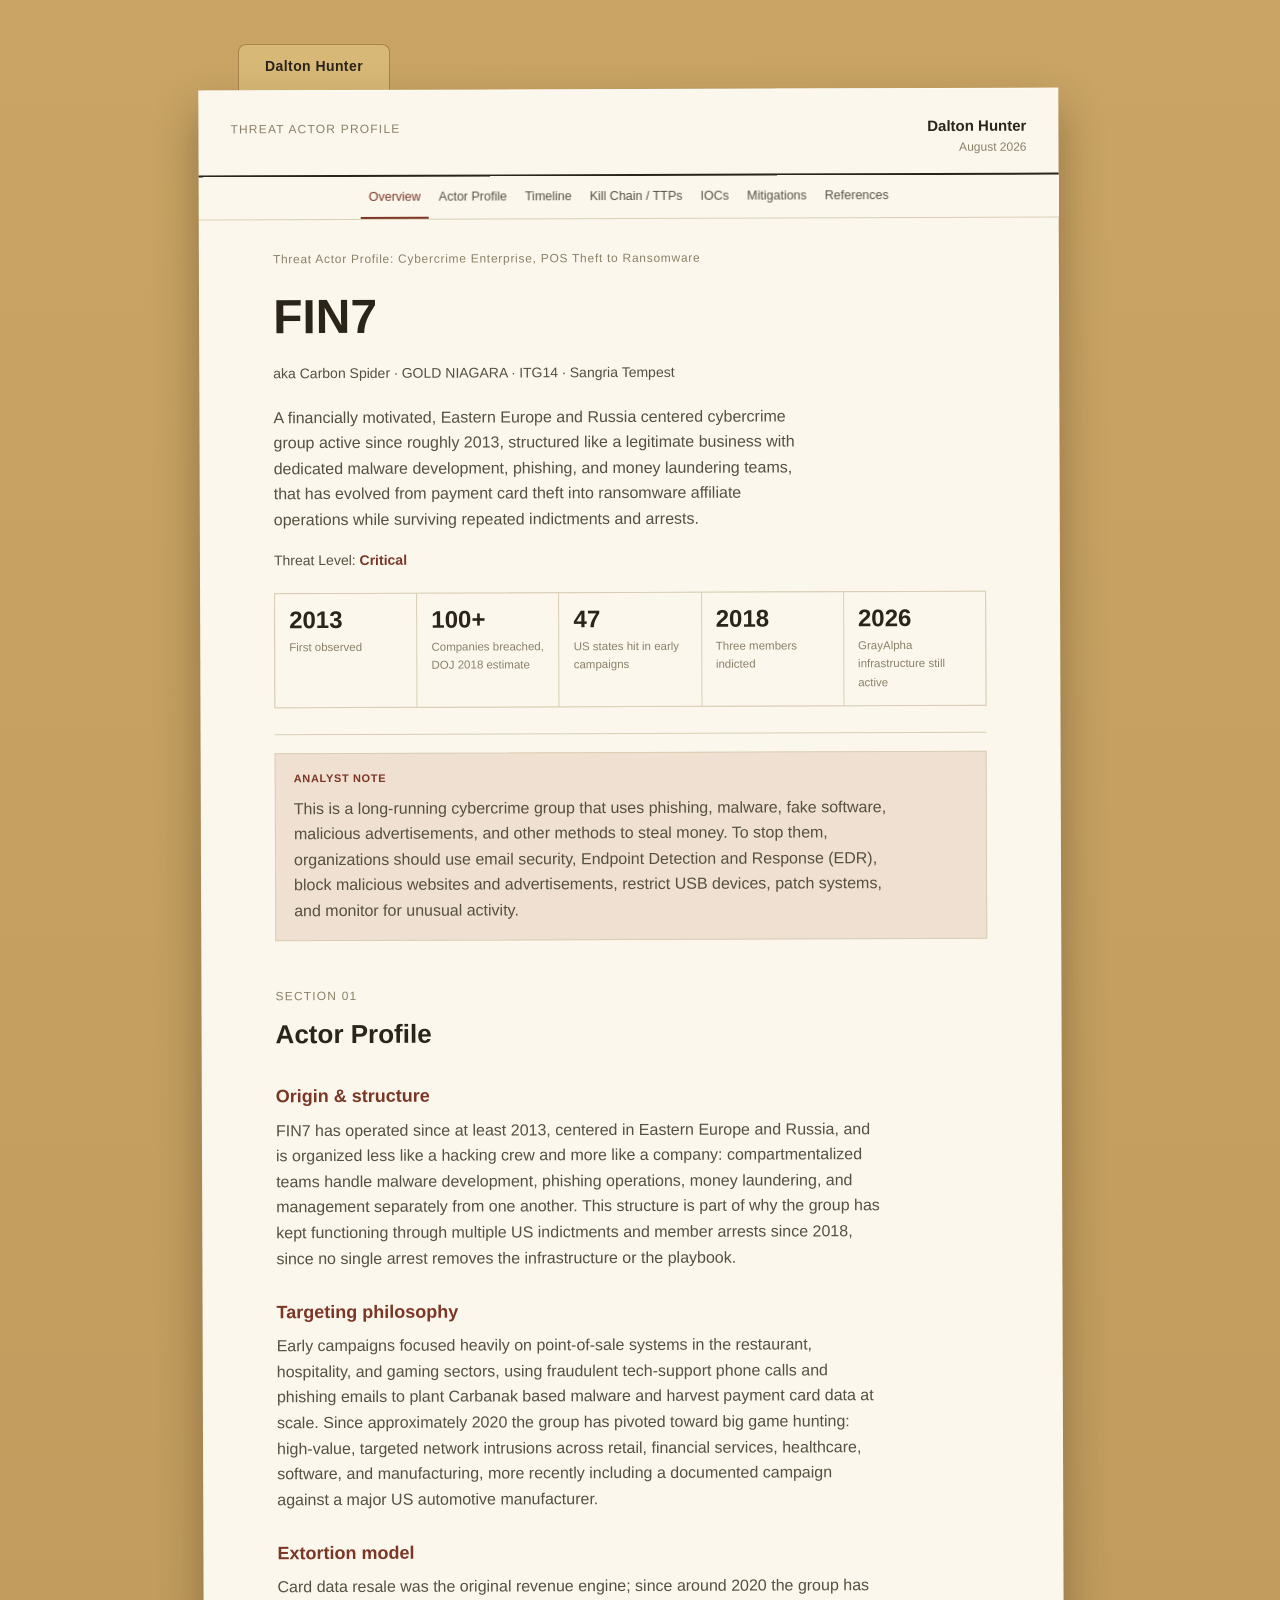
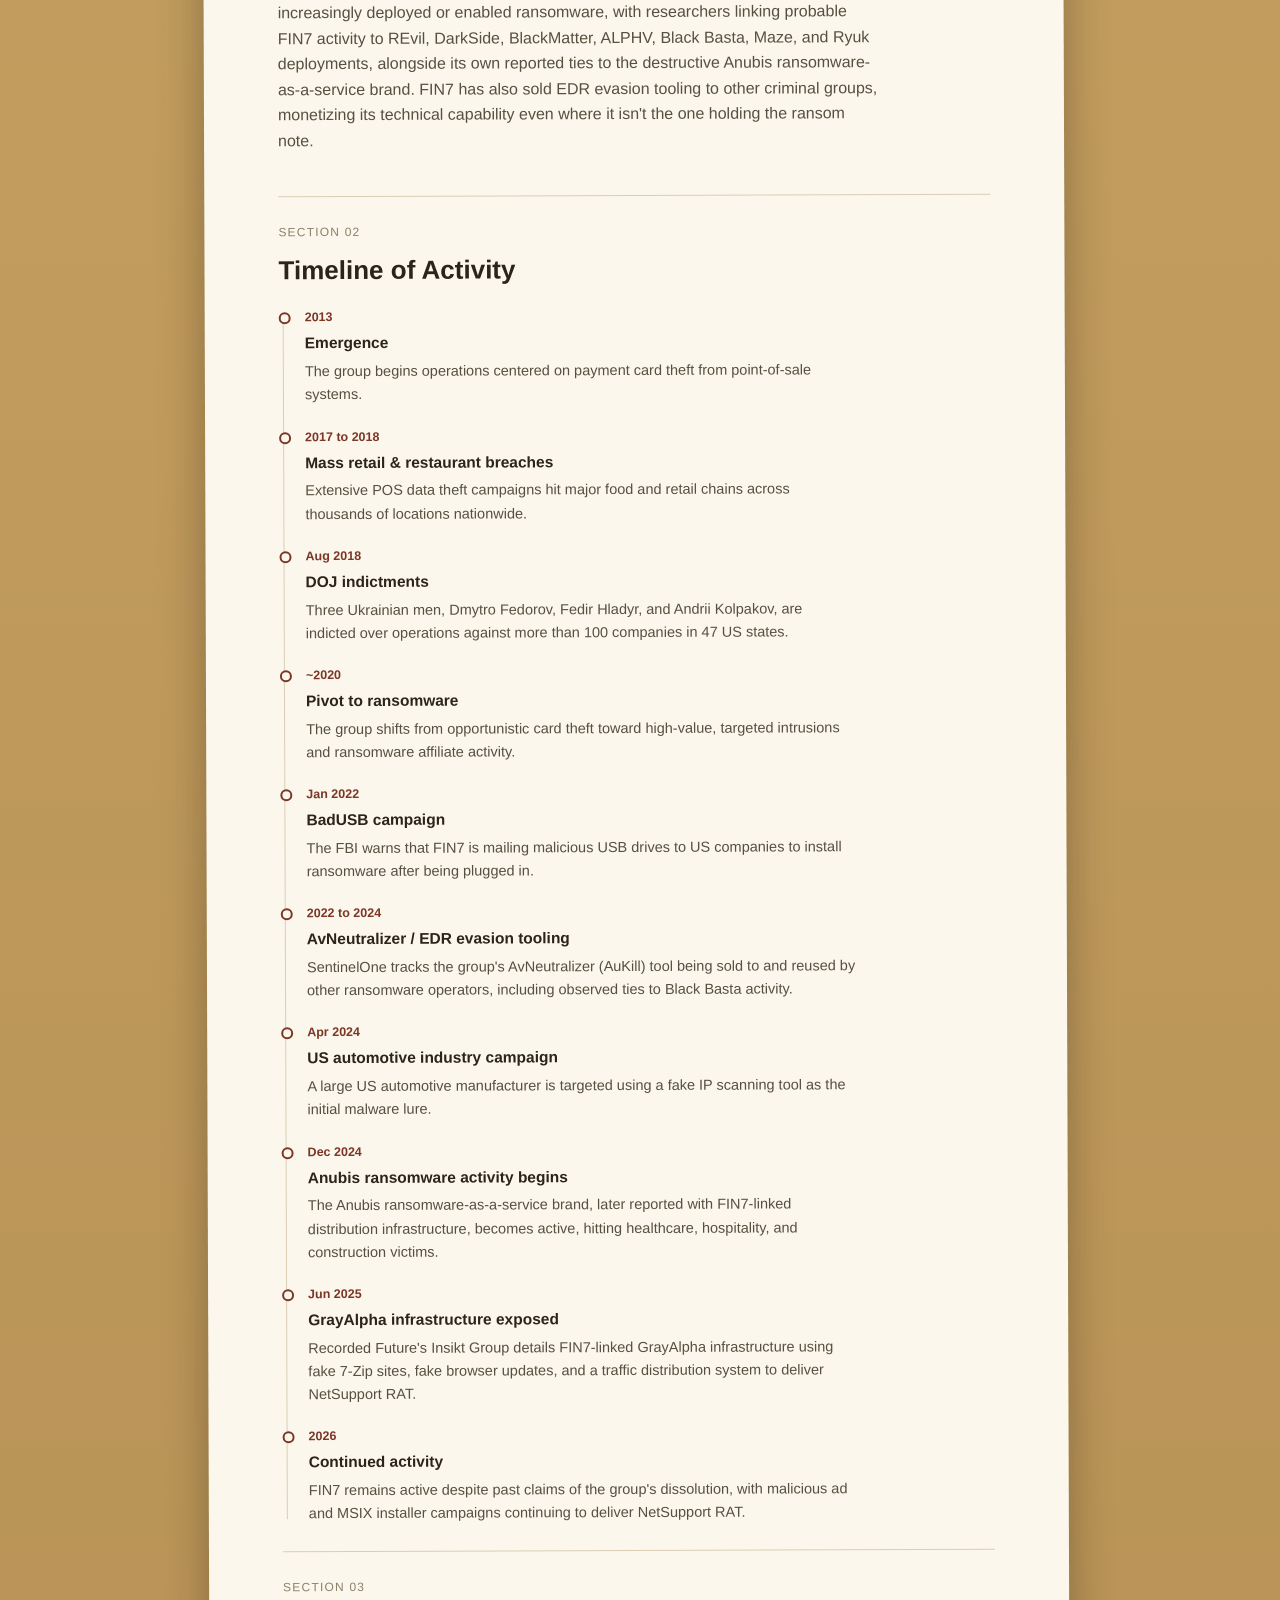
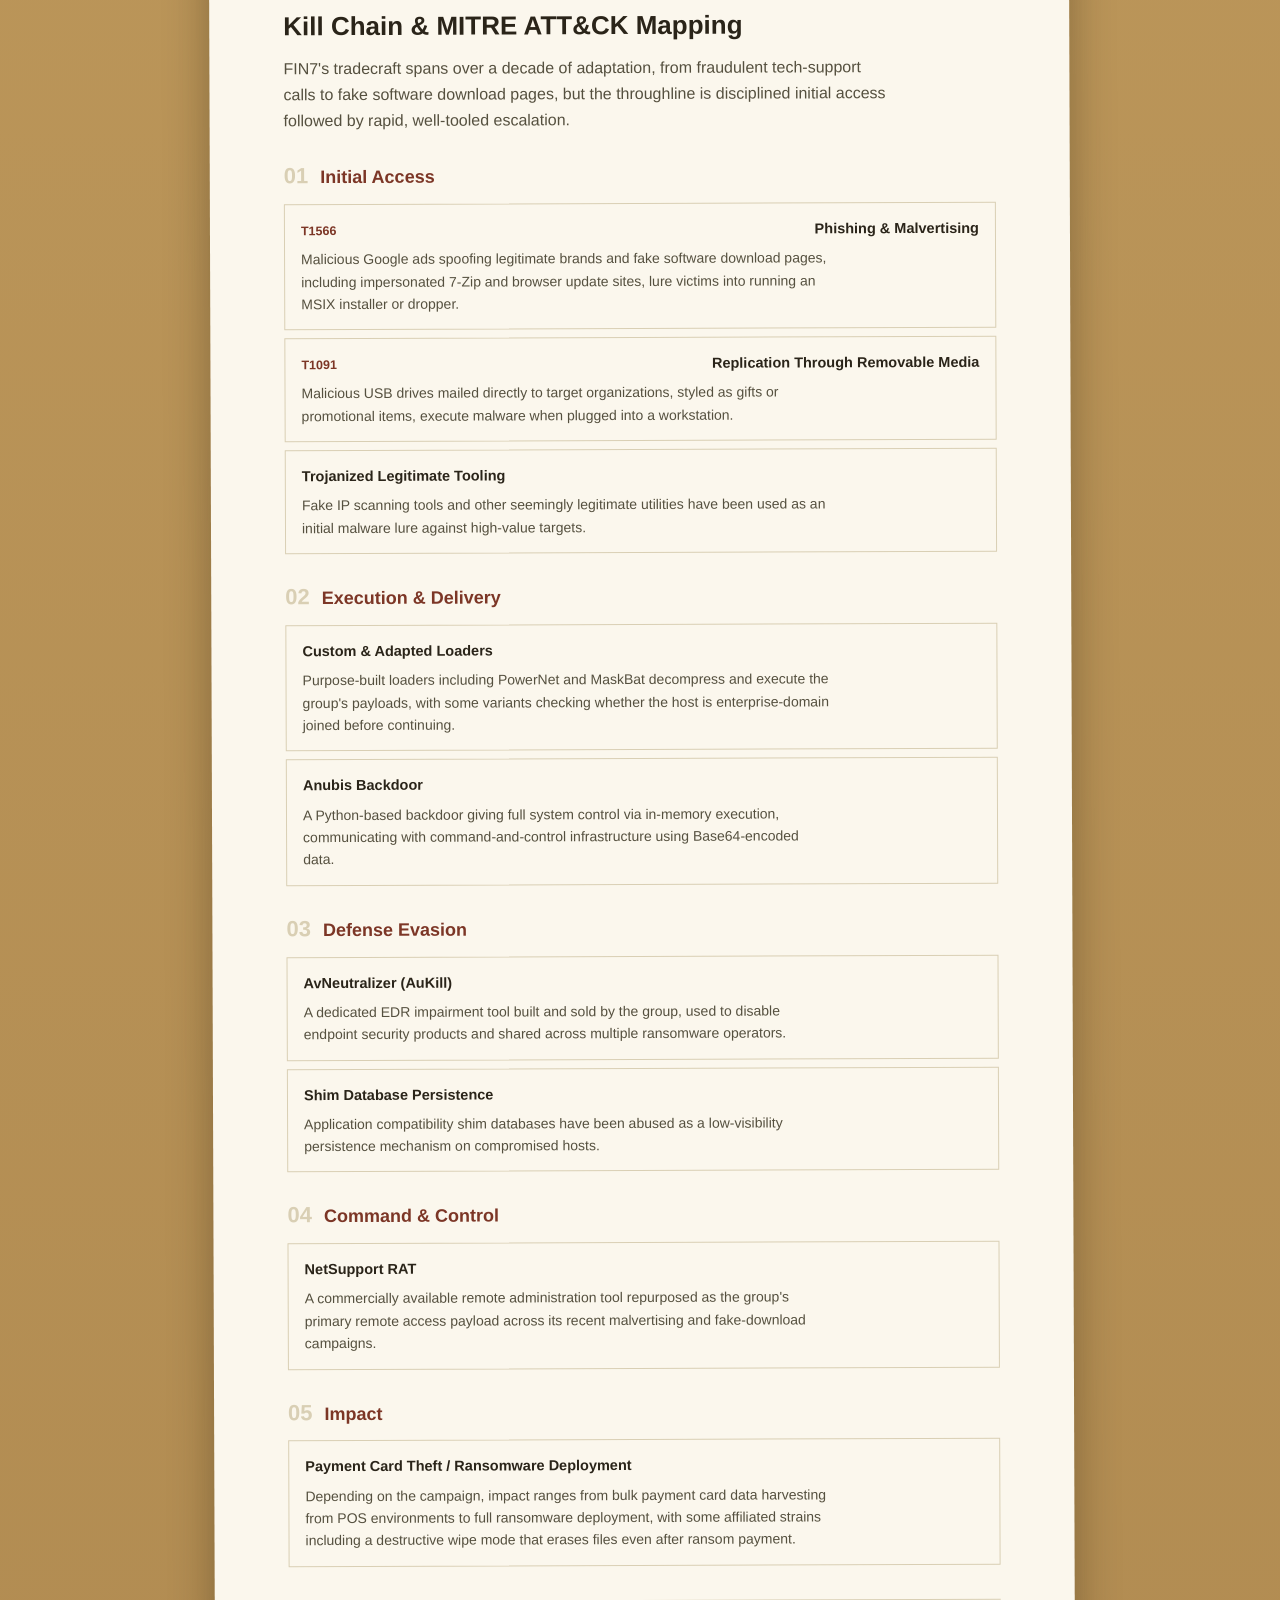
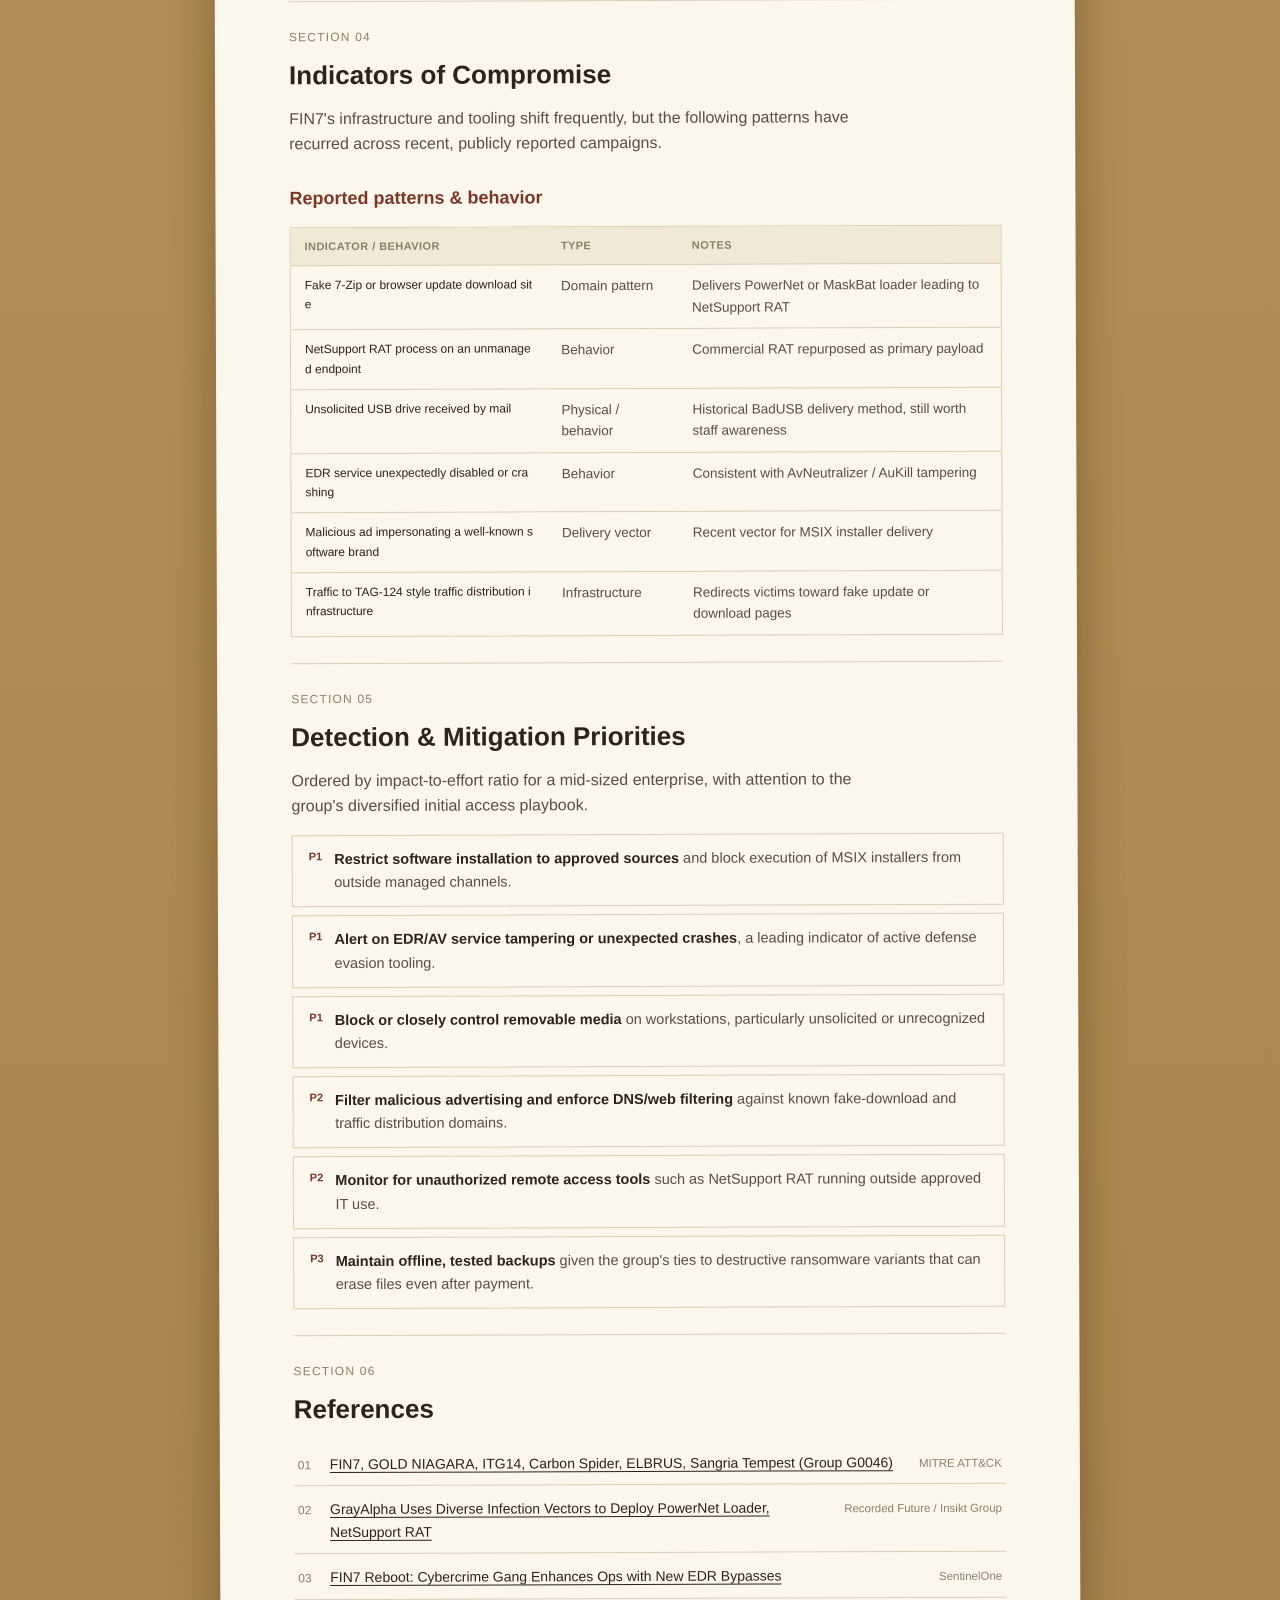
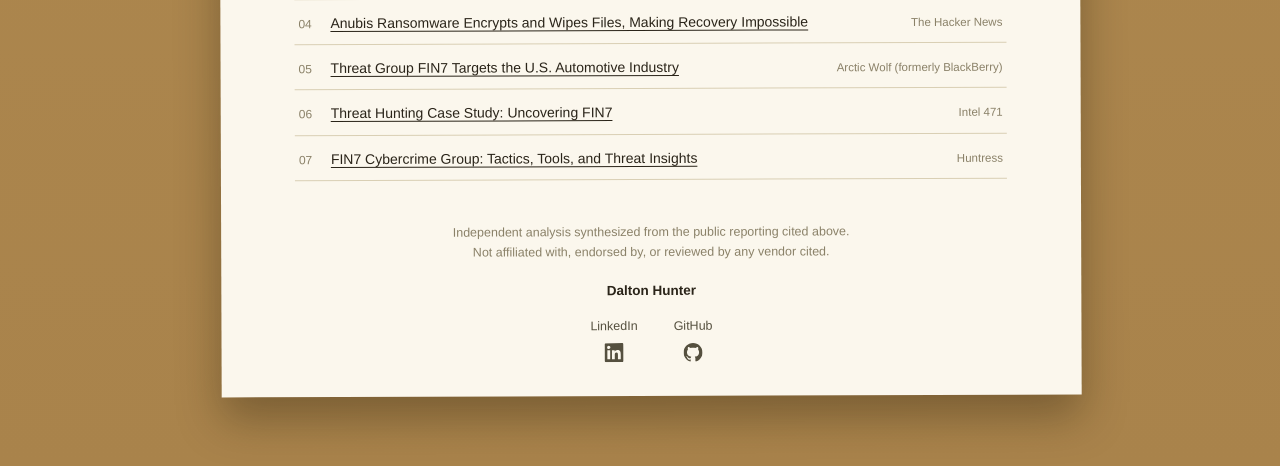
==== commit 2fbf2051: "Add analyst note to actor profile section Added an analyst note about a cybercrime group with preven" ====
--- a/fin7/index.html
+++ b/fin7/index.html
@@ -62,8 +62,13 @@
           </div>
         </section>
 
-        <!-- ACTOR PROFILE -->
-        <section id="profile">
+    <div class="callout analyst-note">
+      <div class="callout-label">Analyst Note</div>
+      <p>This is a long-running cybercrime group that uses phishing, malware, fake software, malicious advertisements, and other methods to steal money. To stop them, organizations should use email security, Endpoint Detection and Response (EDR), block malicious websites and advertisements, restrict USB devices, patch systems, and monitor for unusual activity.</p>
+    </div>
+
+    <!-- ACTOR PROFILE -->
+    <section id="profile">
           <div class="eyebrow">Section 01</div>
           <h2>Actor Profile</h2>
 
@@ -235,10 +240,6 @@
             <li><span class="pri">P3</span><span><strong>Maintain offline, tested backups</strong> given the group's ties to destructive ransomware variants that can erase files even after payment.</span></li>
           </ul>
 
-          <div class="callout analyst-note">
-            <div class="callout-label">Analyst Note</div>
-            <p>This is a long-running cybercrime group that uses phishing, malware, fake software, malicious advertisements, and other methods to steal money. To stop them, organizations should use email security, Endpoint Detection and Response (EDR), block malicious websites and advertisements, restrict USB devices, patch systems, and monitor for unusual activity.</p>
-          </div>
         </section>
 
         <!-- REFERENCES -->
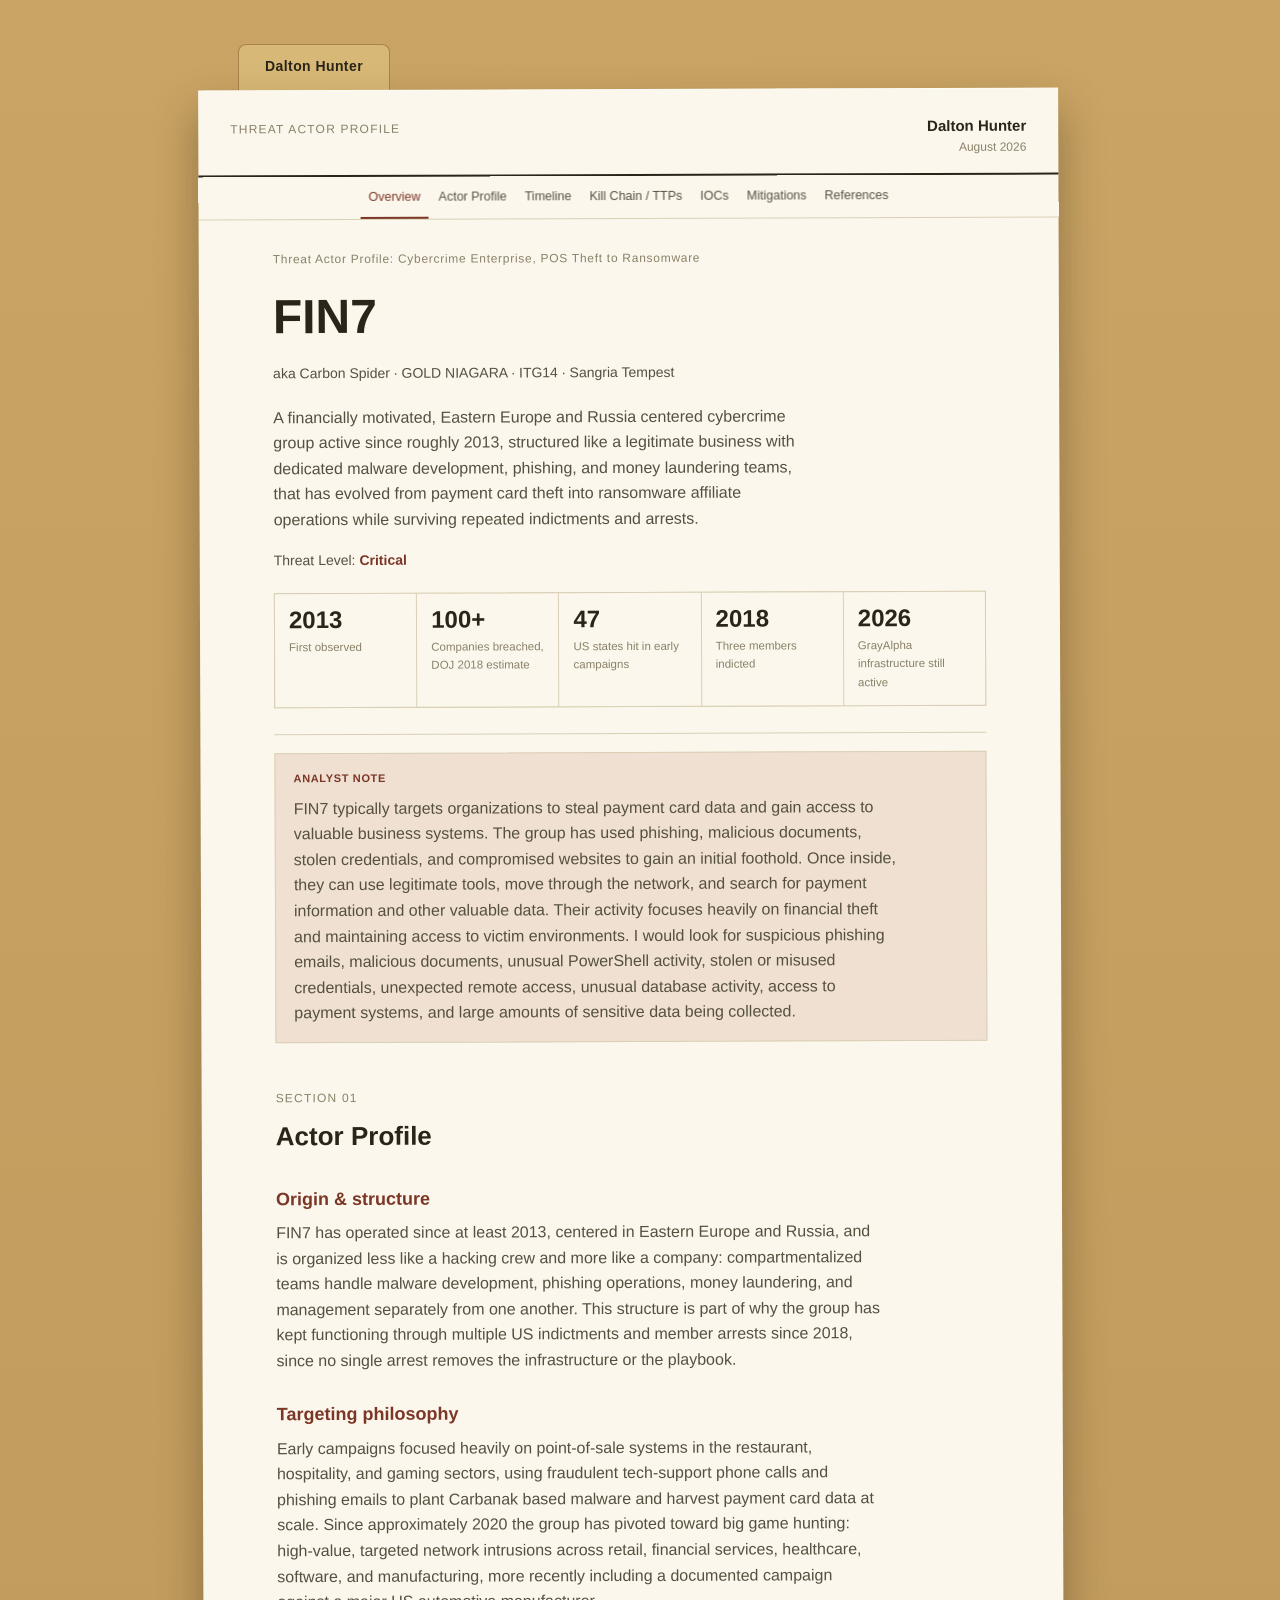
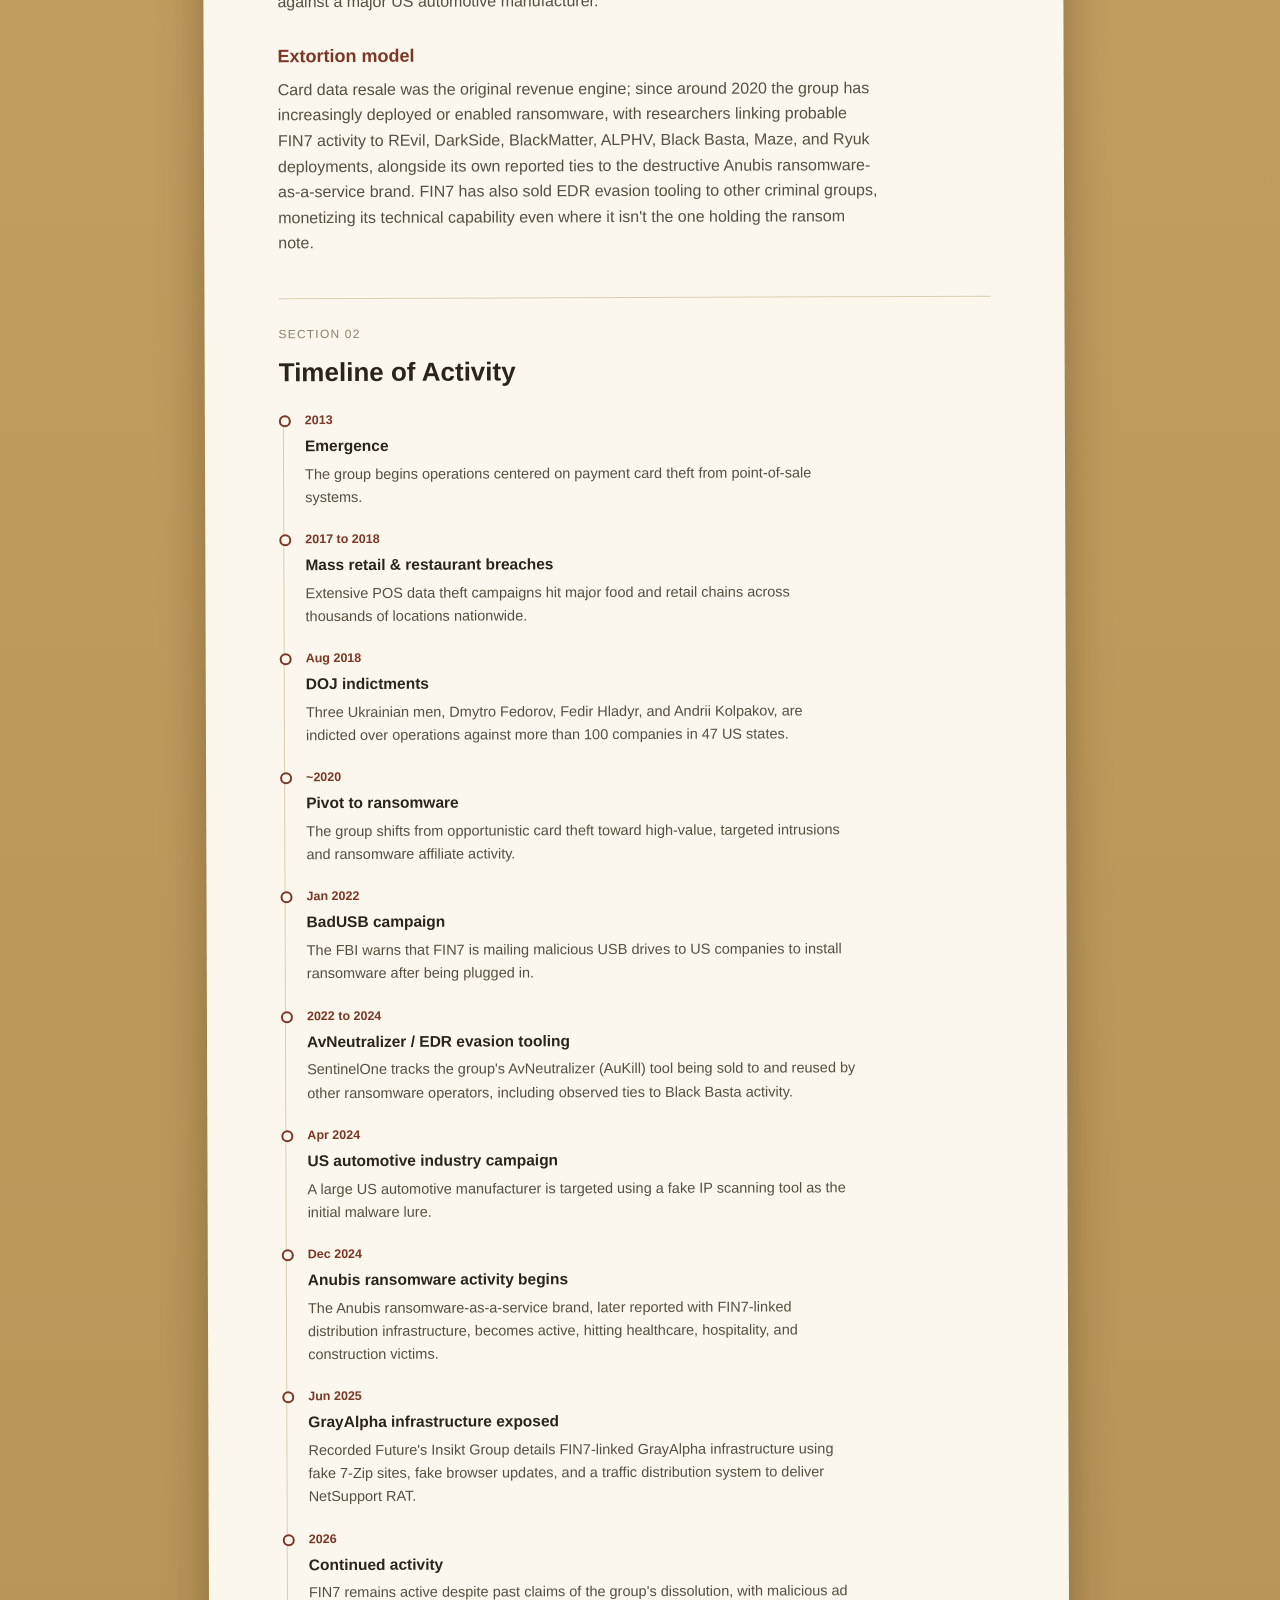
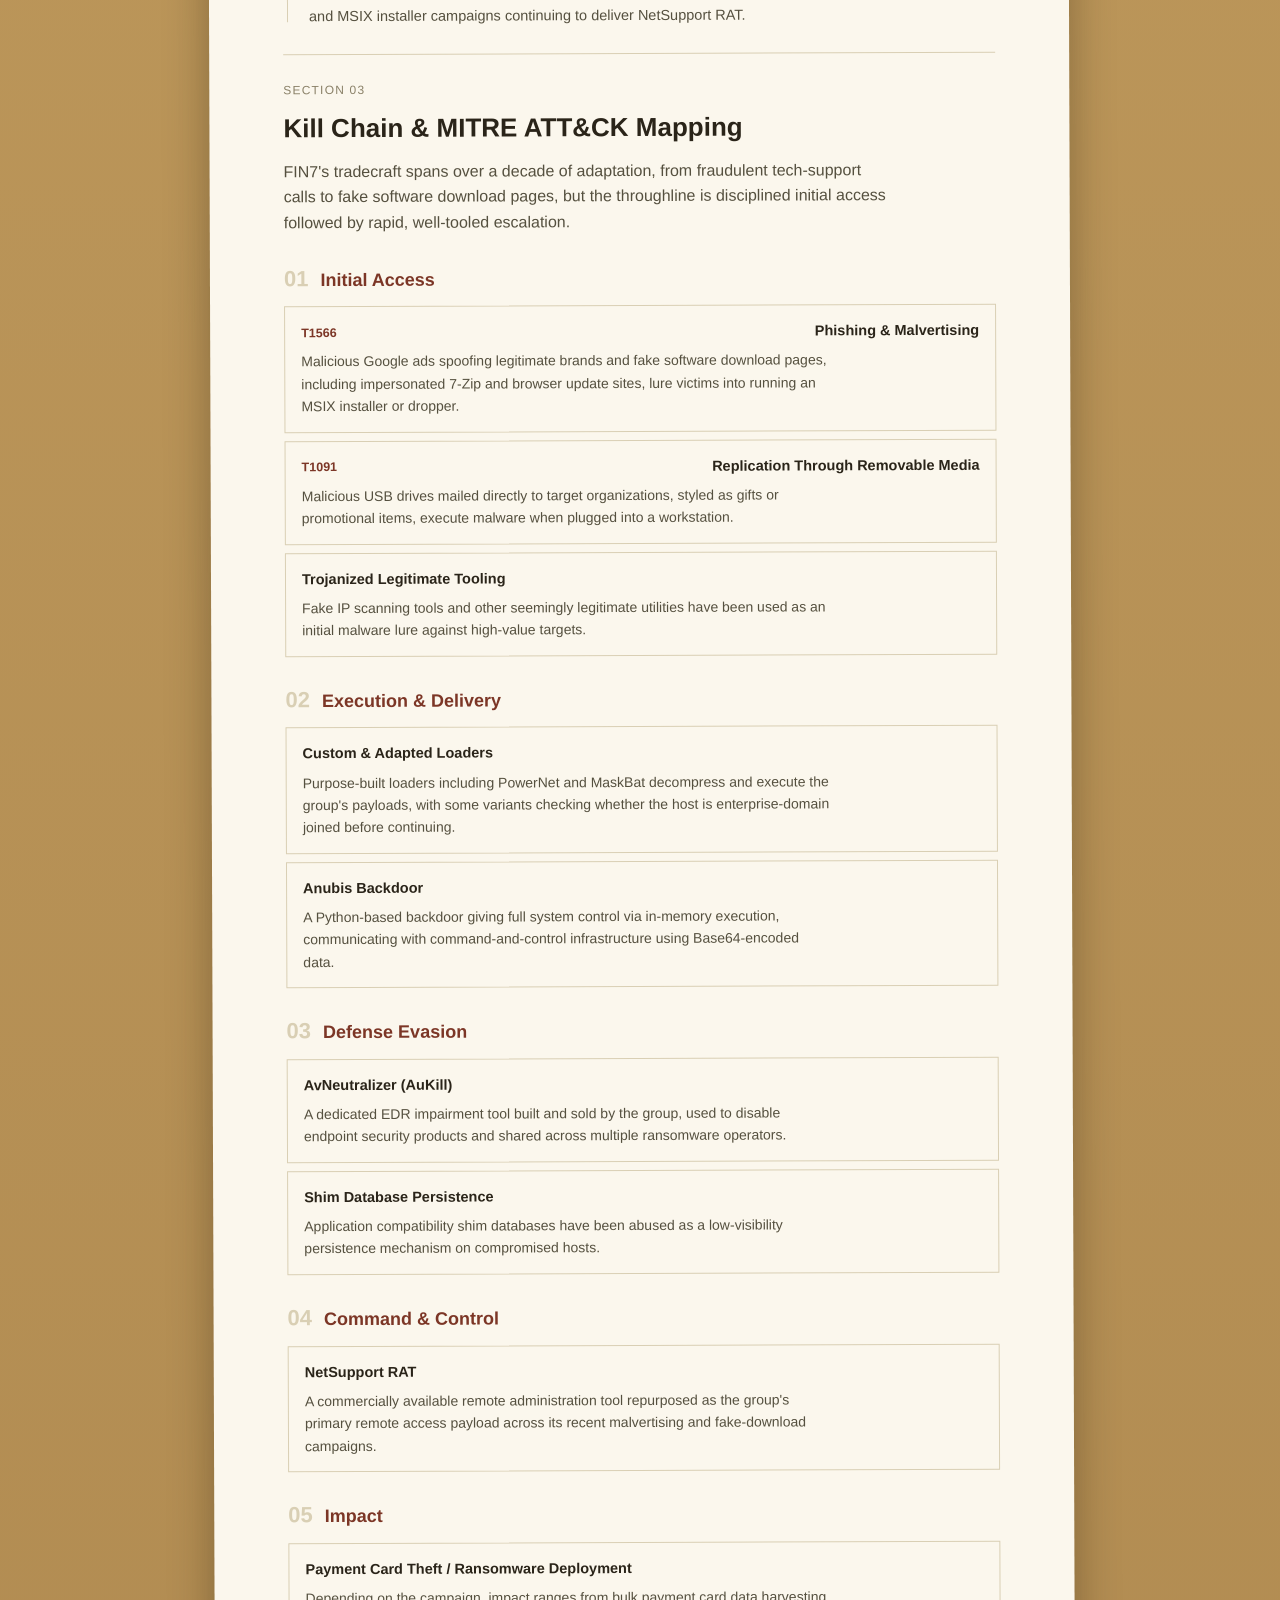
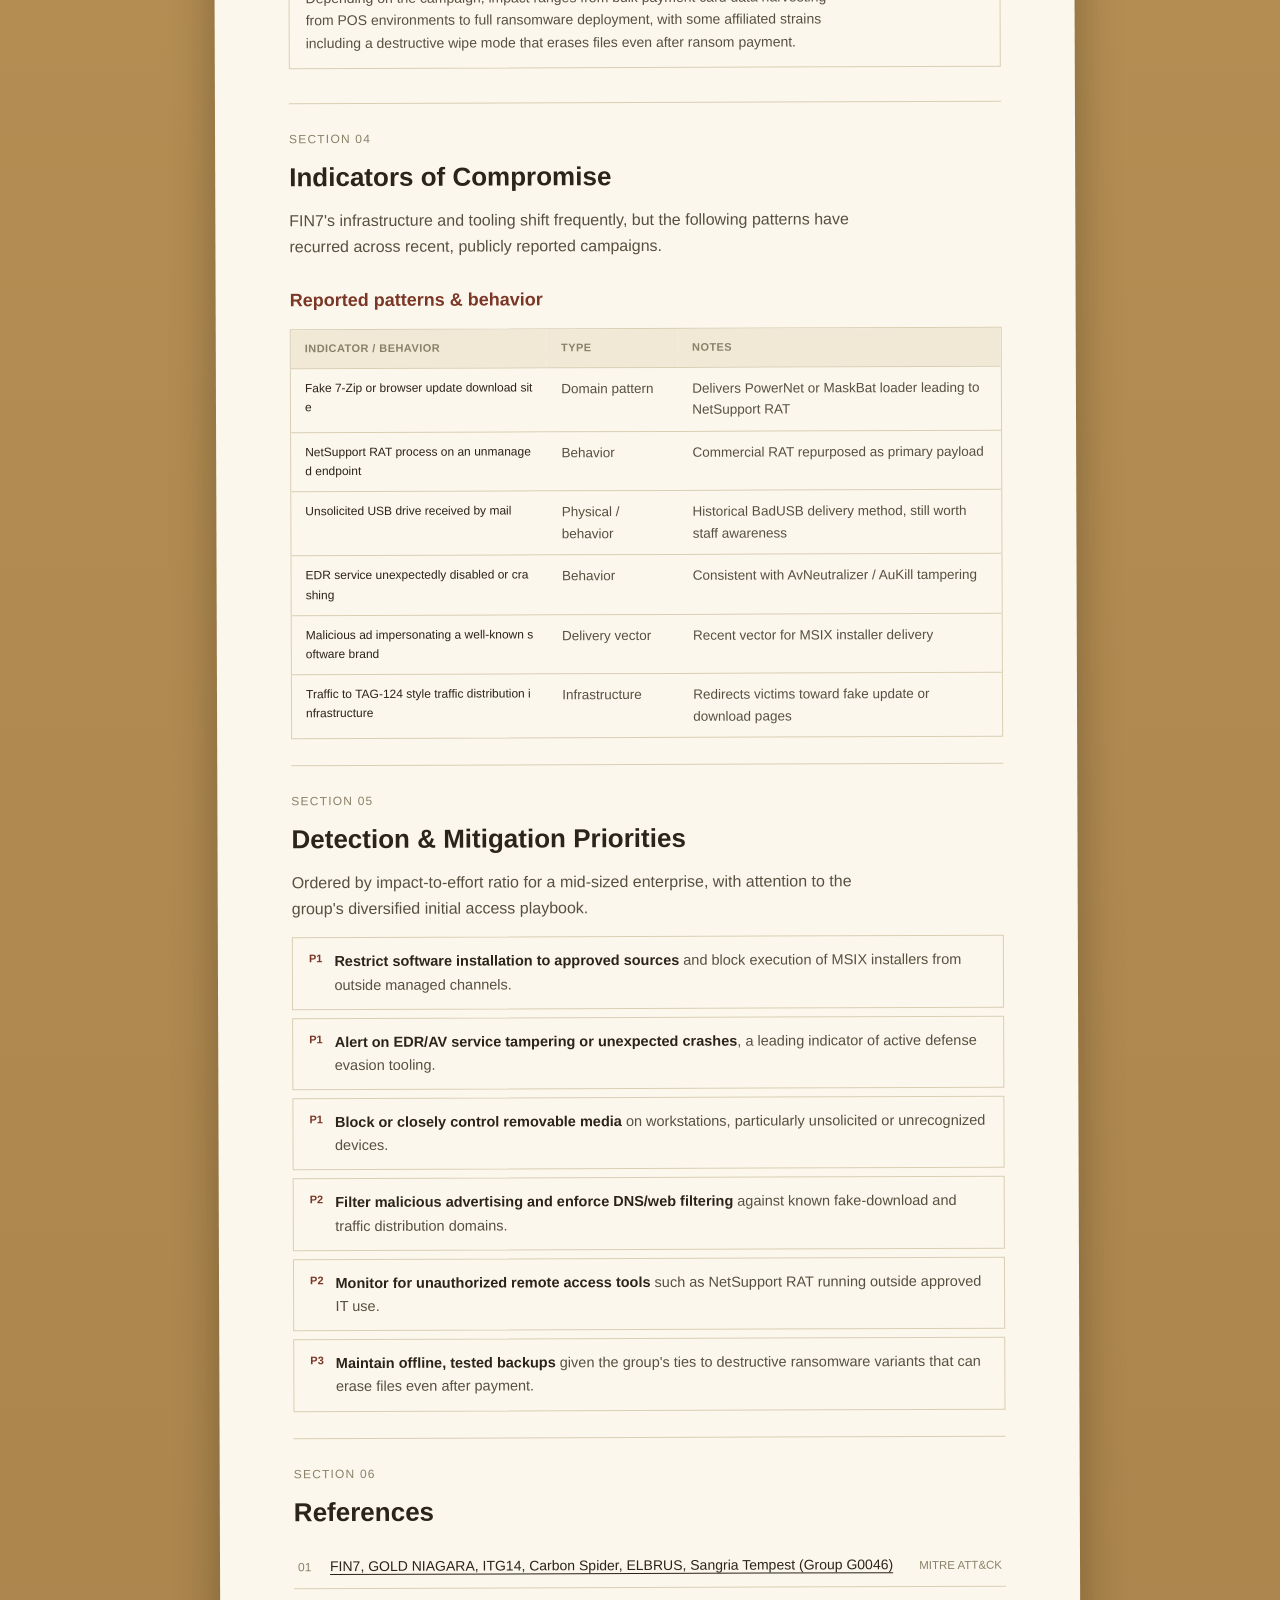
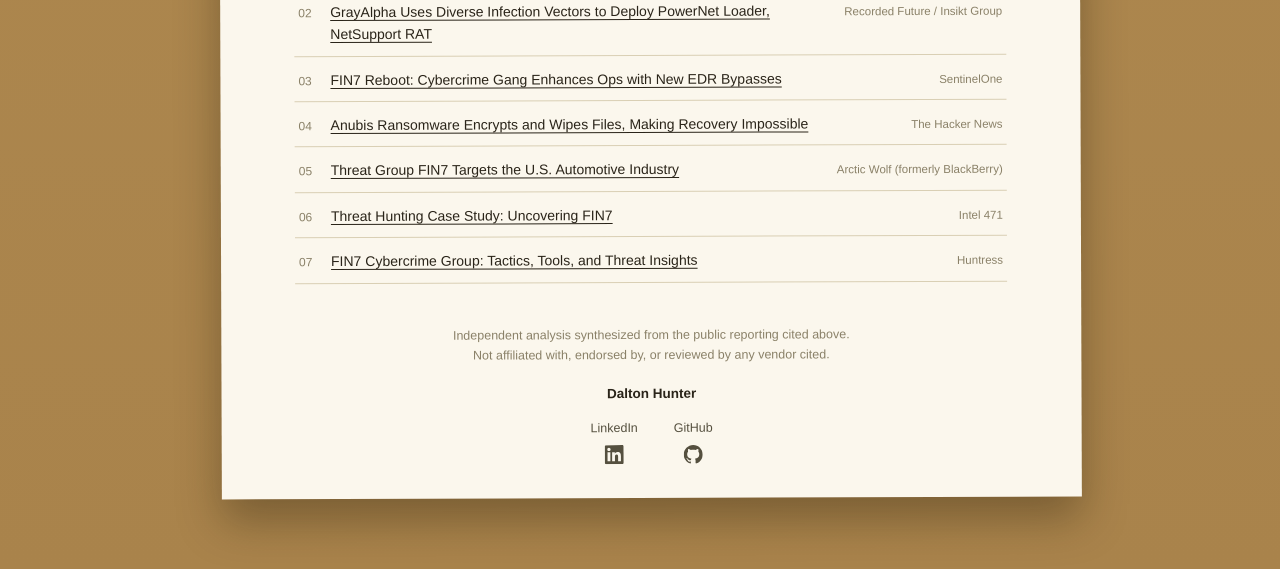
==== commit 7bddc80a: "Revise FIN7 analyst note with detailed description Updated the description of the FIN7 cybercrime gr" ====
--- a/fin7/index.html
+++ b/fin7/index.html
@@ -64,7 +64,9 @@
 
     <div class="callout analyst-note">
       <div class="callout-label">Analyst Note</div>
-      <p>This is a long-running cybercrime group that uses phishing, malware, fake software, malicious advertisements, and other methods to steal money. To stop them, organizations should use email security, Endpoint Detection and Response (EDR), block malicious websites and advertisements, restrict USB devices, patch systems, and monitor for unusual activity.</p>
+      <p>FIN7 typically targets organizations to steal payment card data and gain access to valuable business systems. The group has used phishing, malicious documents, stolen credentials, and compromised websites to gain an initial foothold. Once inside, they can use legitimate tools, move through the network, and search for payment information and other valuable data.
+
+Their activity focuses heavily on financial theft and maintaining access to victim environments. I would look for suspicious phishing emails, malicious documents, unusual PowerShell activity, stolen or misused credentials, unexpected remote access, unusual database activity, access to payment systems, and large amounts of sensitive data being collected.</p>
     </div>
 
     <!-- ACTOR PROFILE -->
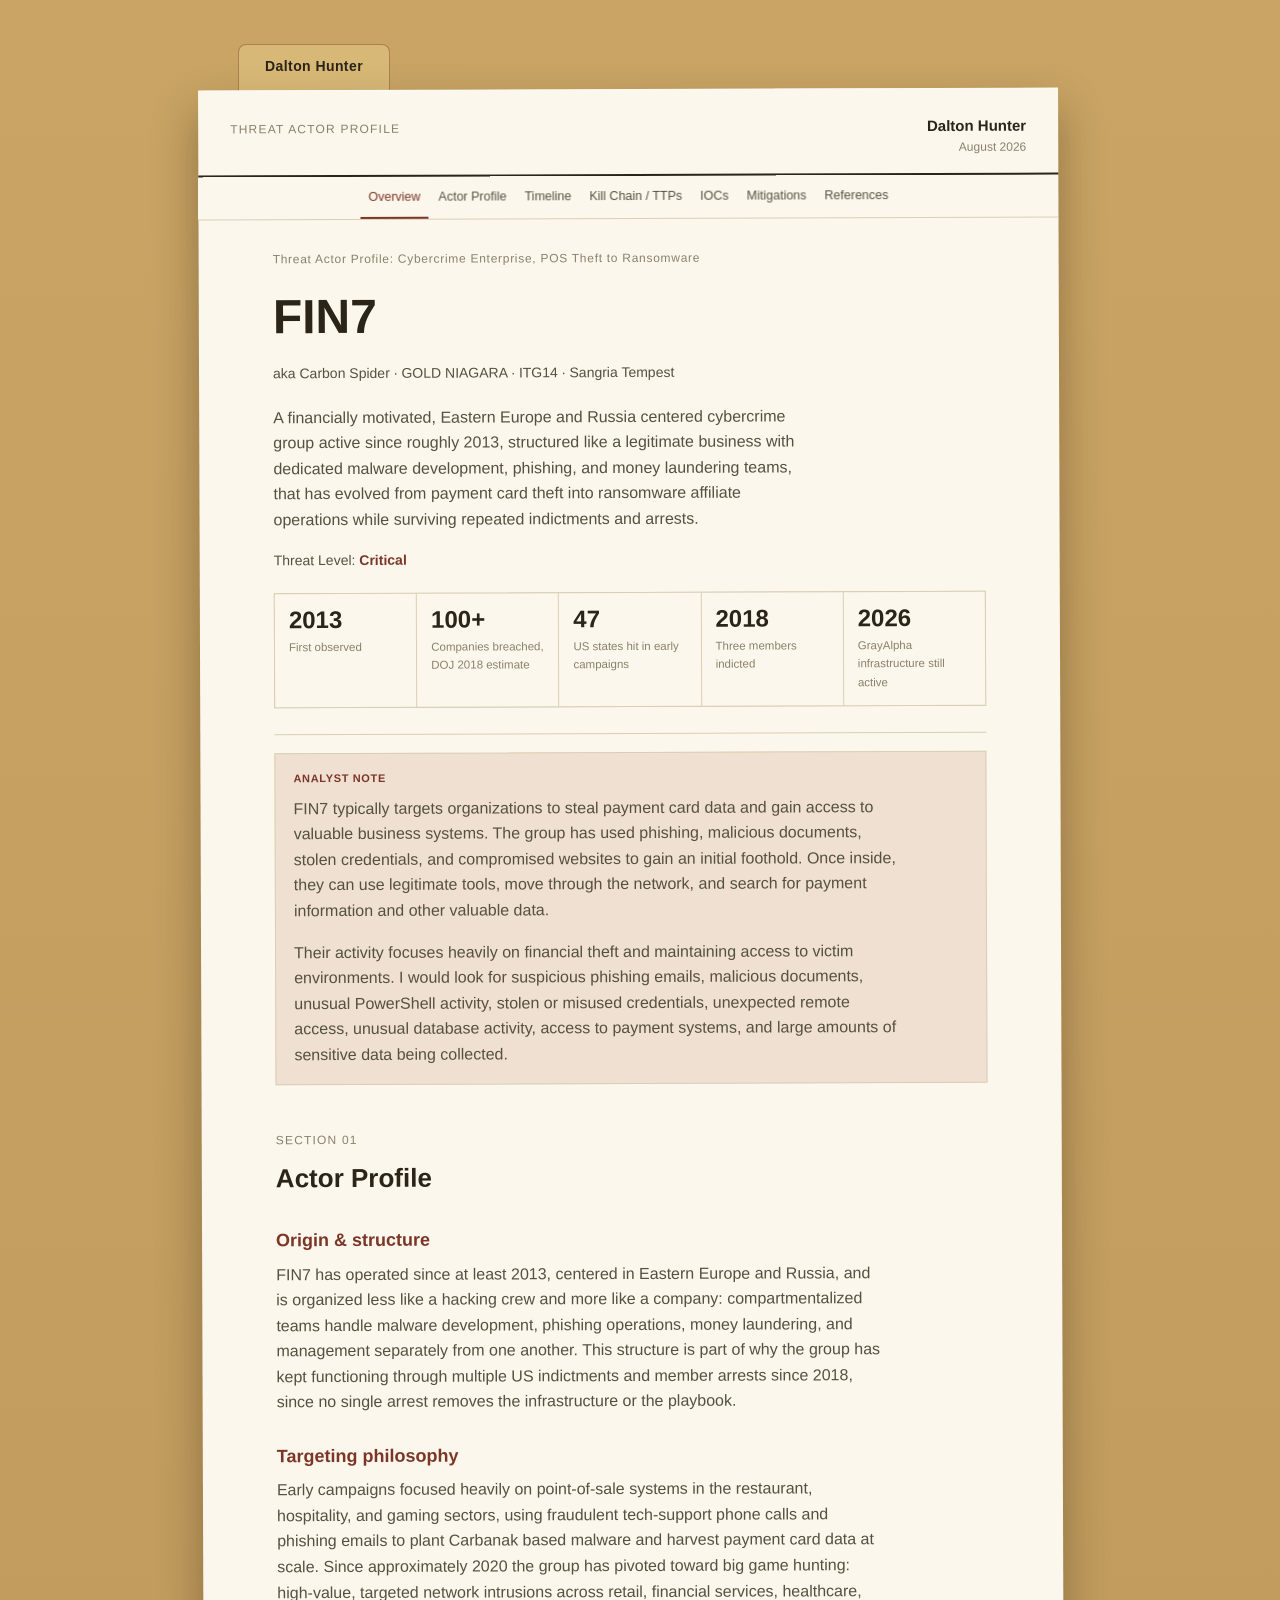
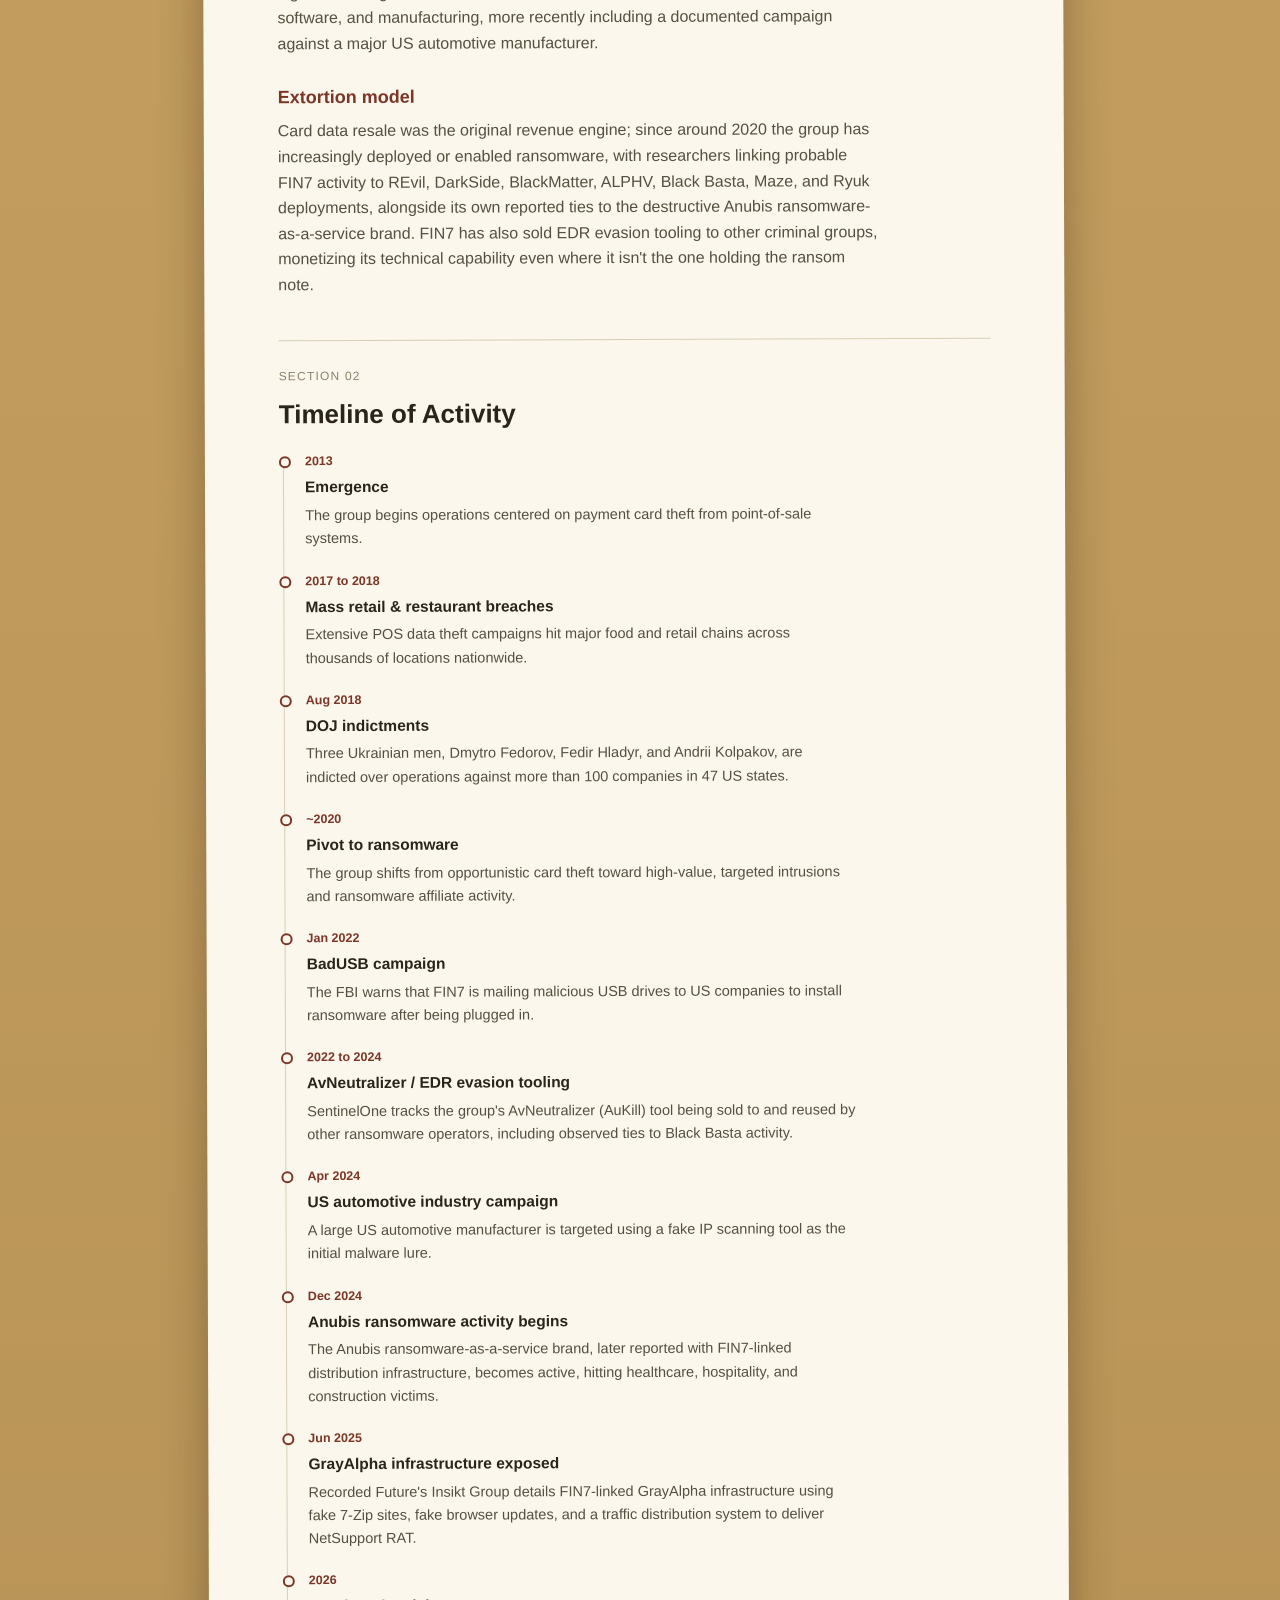
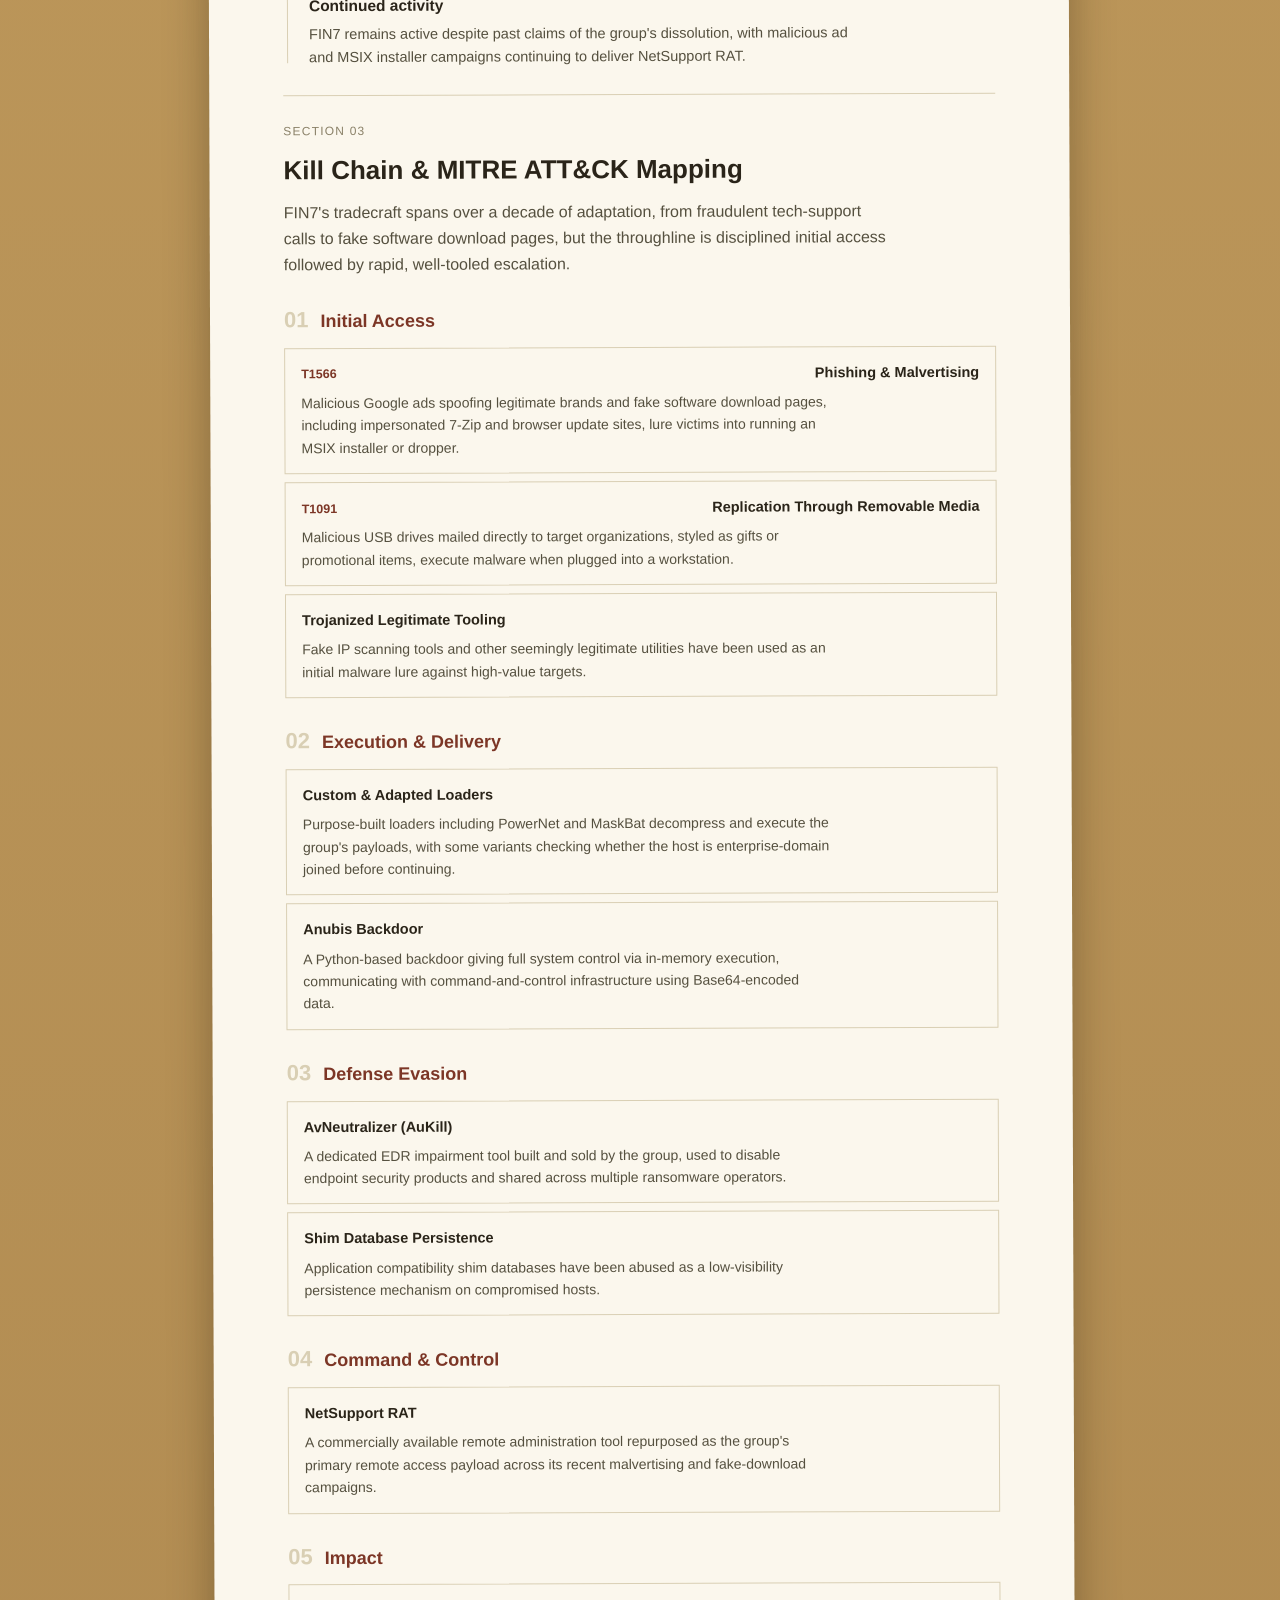
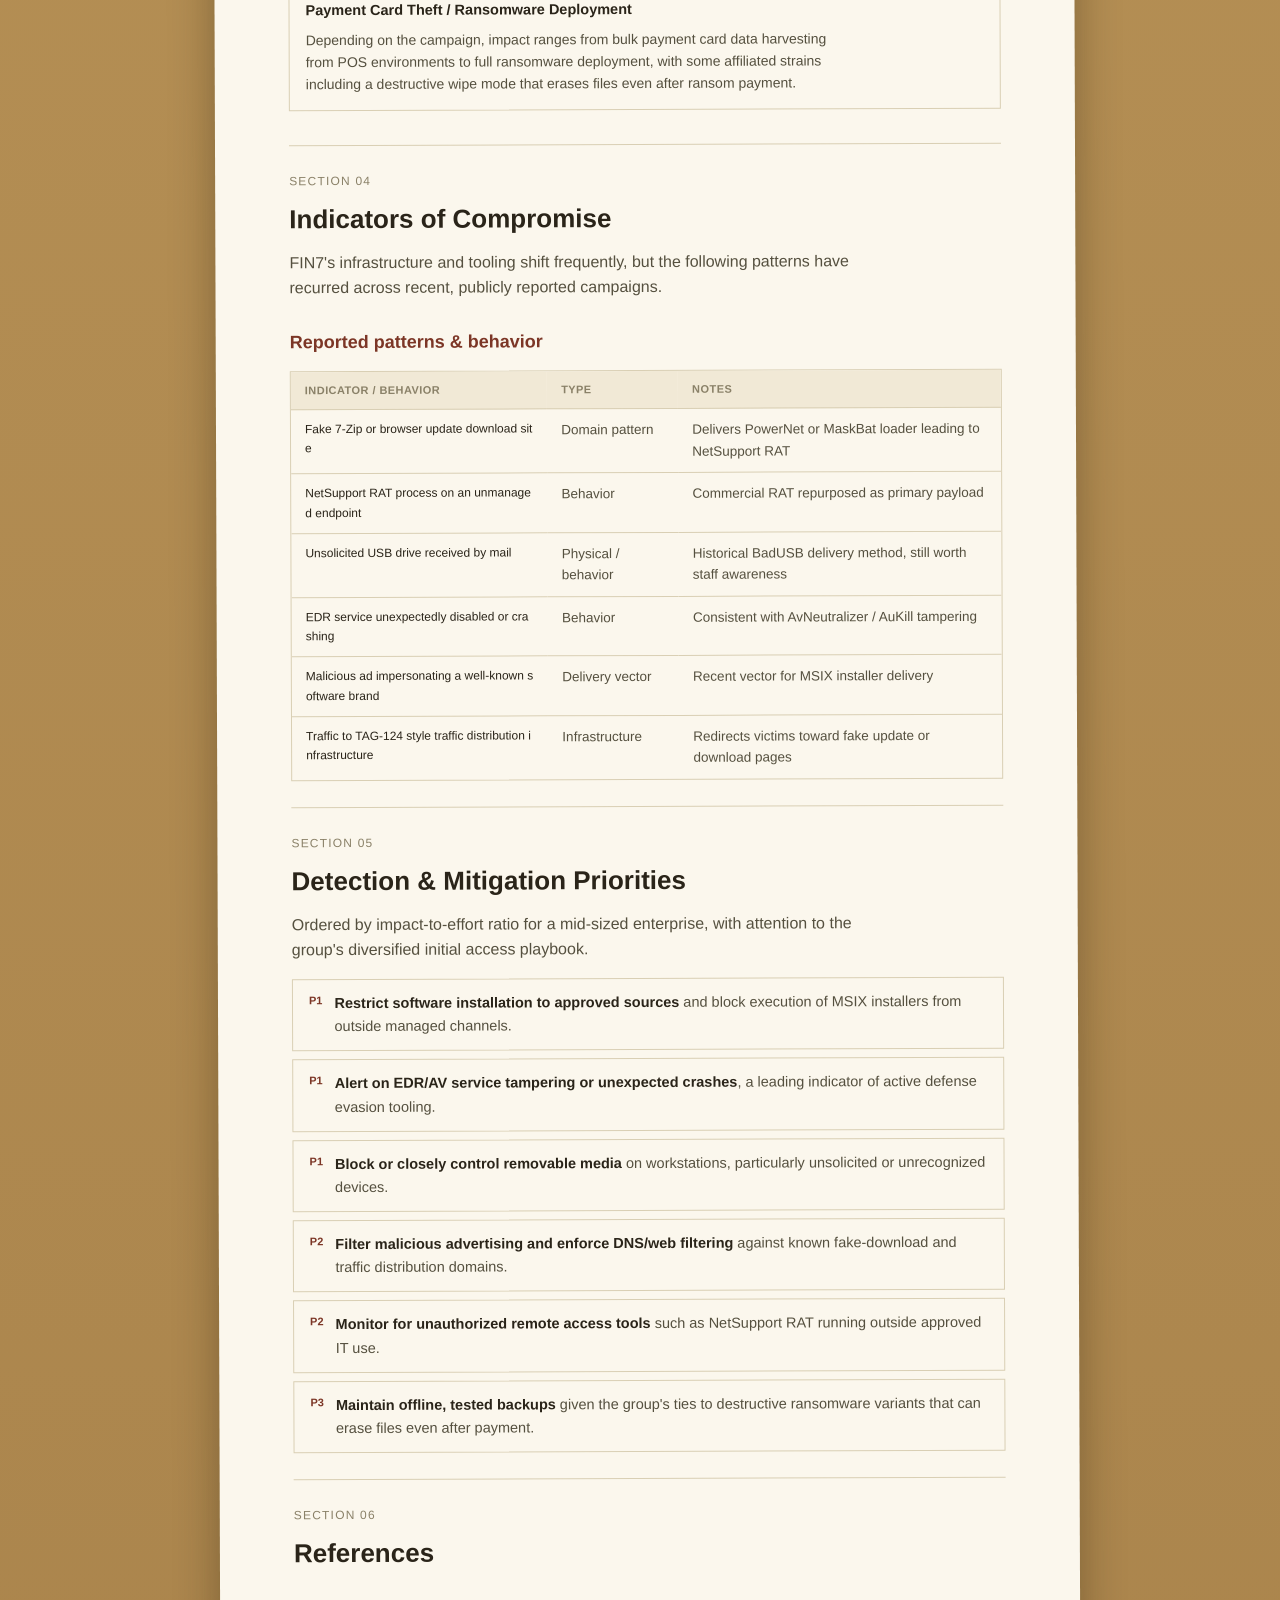
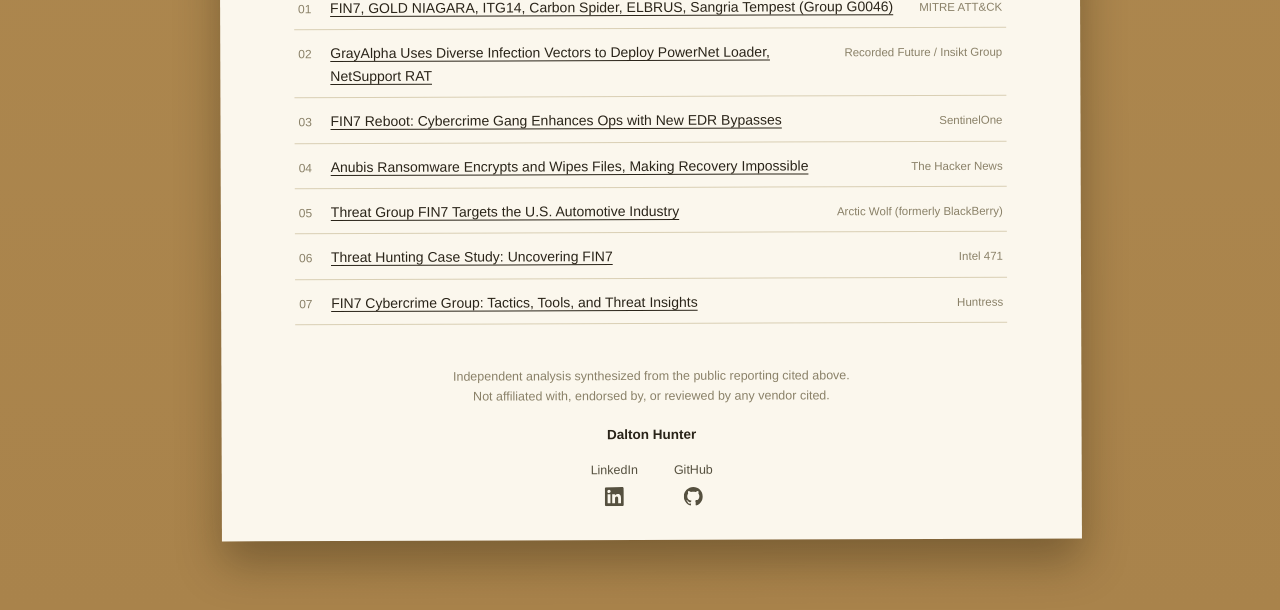
==== commit 20be627a: "Fix HTML paragraph tags in analyst note section" ====
--- a/fin7/index.html
+++ b/fin7/index.html
@@ -64,9 +64,9 @@
 
     <div class="callout analyst-note">
       <div class="callout-label">Analyst Note</div>
-      <p>FIN7 typically targets organizations to steal payment card data and gain access to valuable business systems. The group has used phishing, malicious documents, stolen credentials, and compromised websites to gain an initial foothold. Once inside, they can use legitimate tools, move through the network, and search for payment information and other valuable data.
-
-Their activity focuses heavily on financial theft and maintaining access to victim environments. I would look for suspicious phishing emails, malicious documents, unusual PowerShell activity, stolen or misused credentials, unexpected remote access, unusual database activity, access to payment systems, and large amounts of sensitive data being collected.</p>
+      <p>FIN7 typically targets organizations to steal payment card data and gain access to valuable business systems. The group has used phishing, malicious documents, stolen credentials, and compromised websites to gain an initial foothold. Once inside, they can use legitimate tools, move through the network, and search for payment information and other valuable data.<p>
+
+<p>Their activity focuses heavily on financial theft and maintaining access to victim environments. I would look for suspicious phishing emails, malicious documents, unusual PowerShell activity, stolen or misused credentials, unexpected remote access, unusual database activity, access to payment systems, and large amounts of sensitive data being collected.</p>
     </div>
 
     <!-- ACTOR PROFILE -->
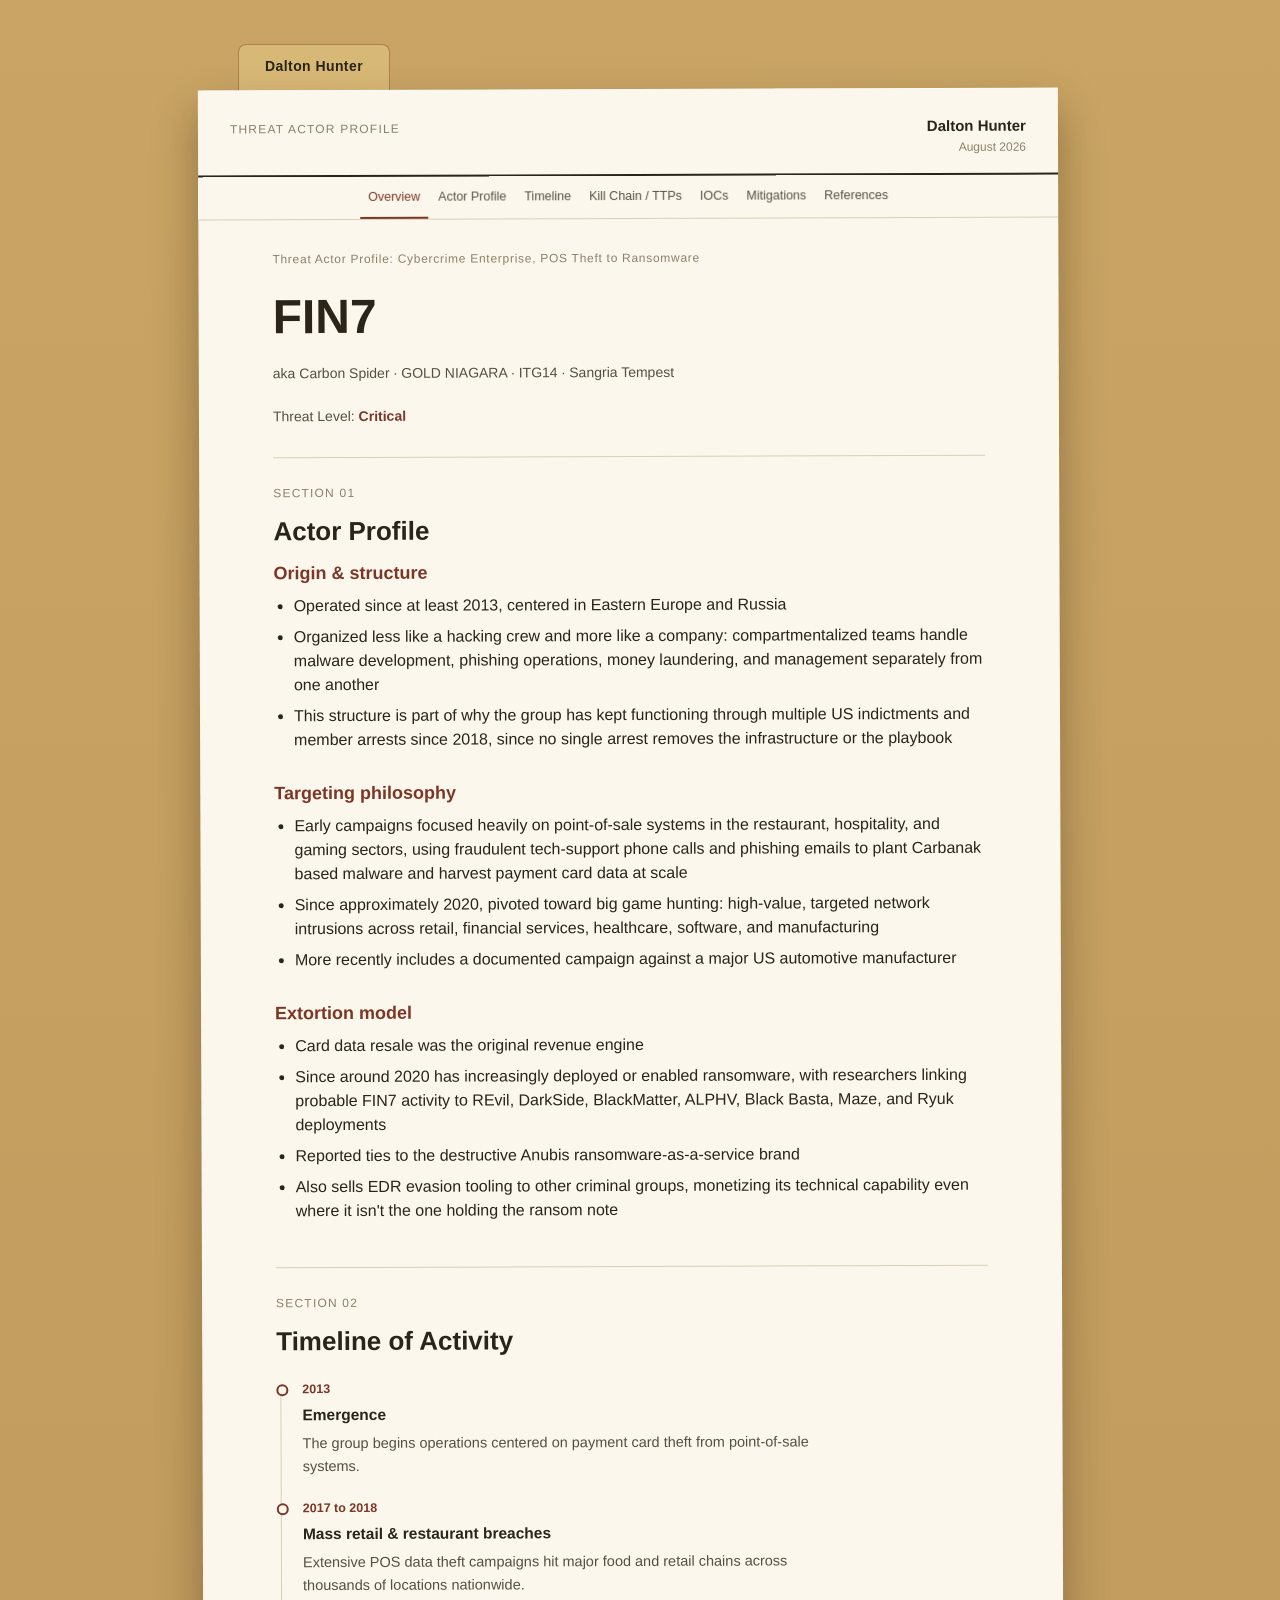
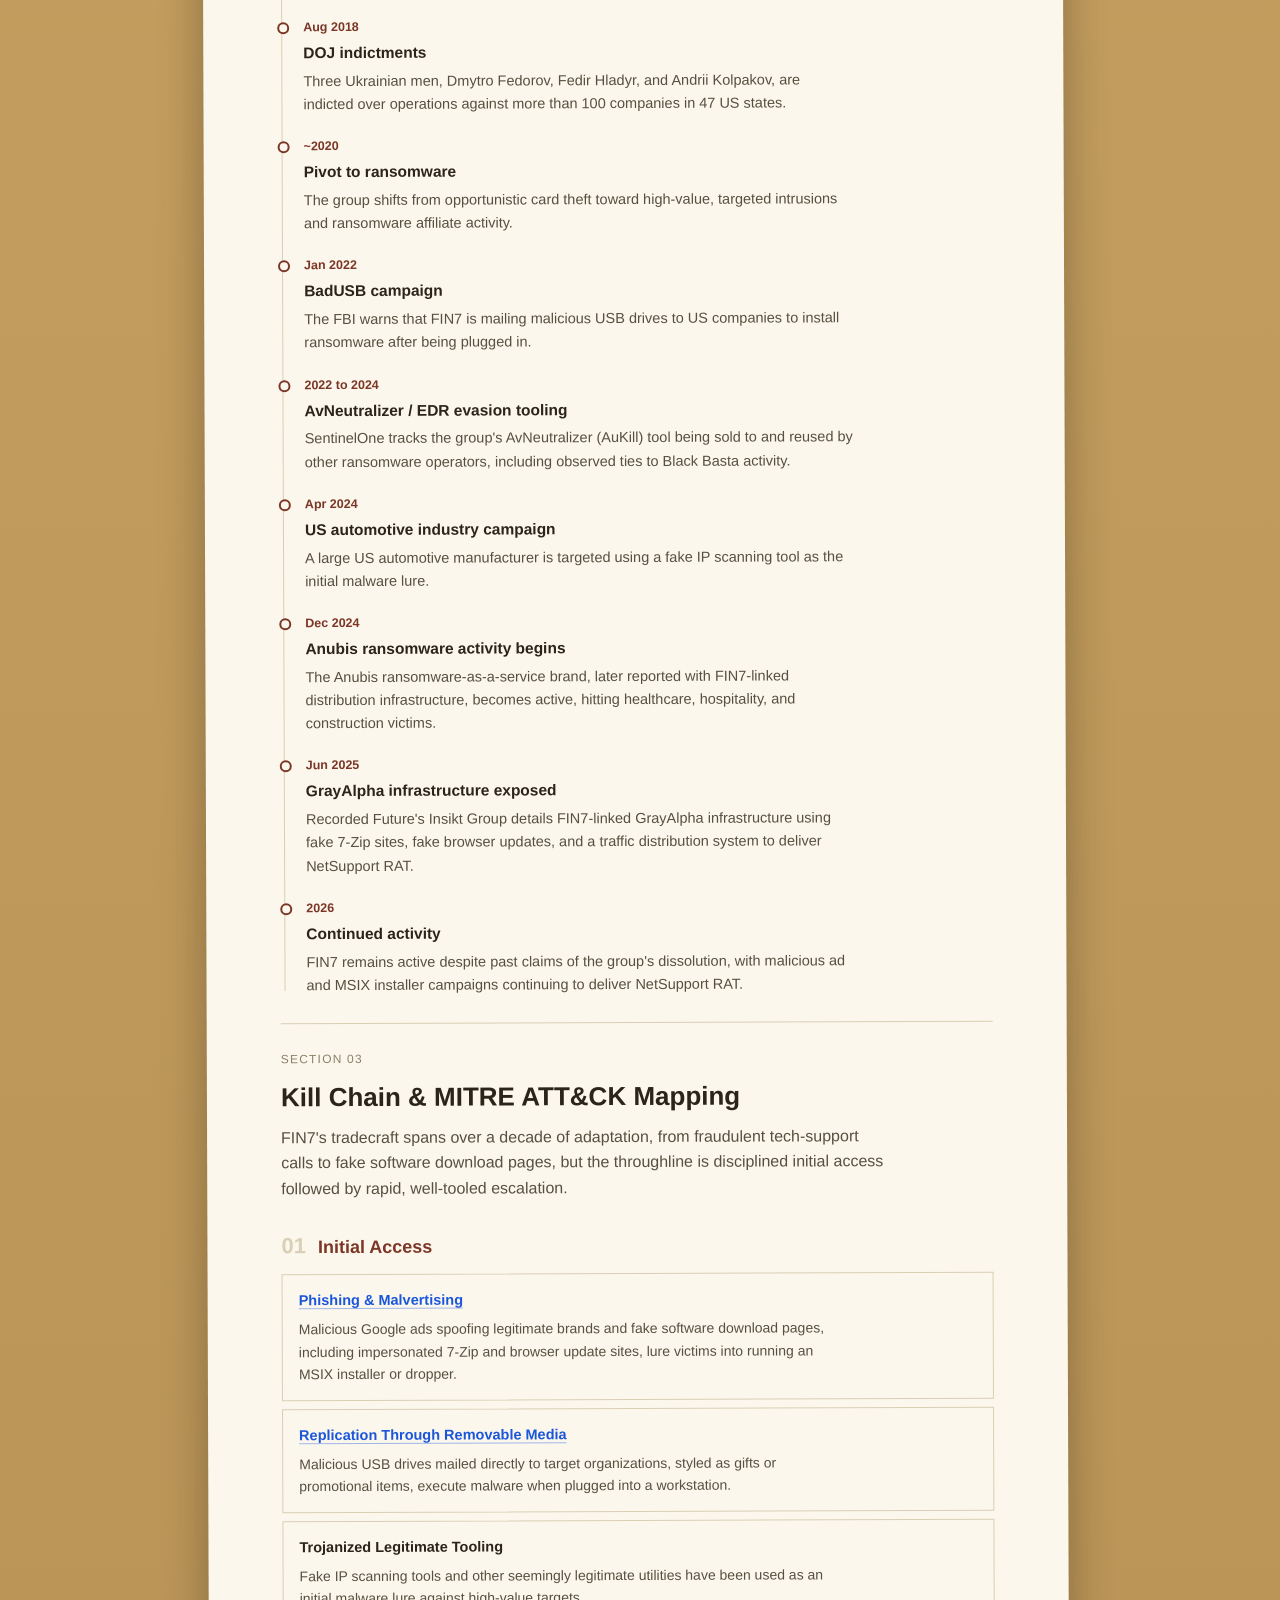
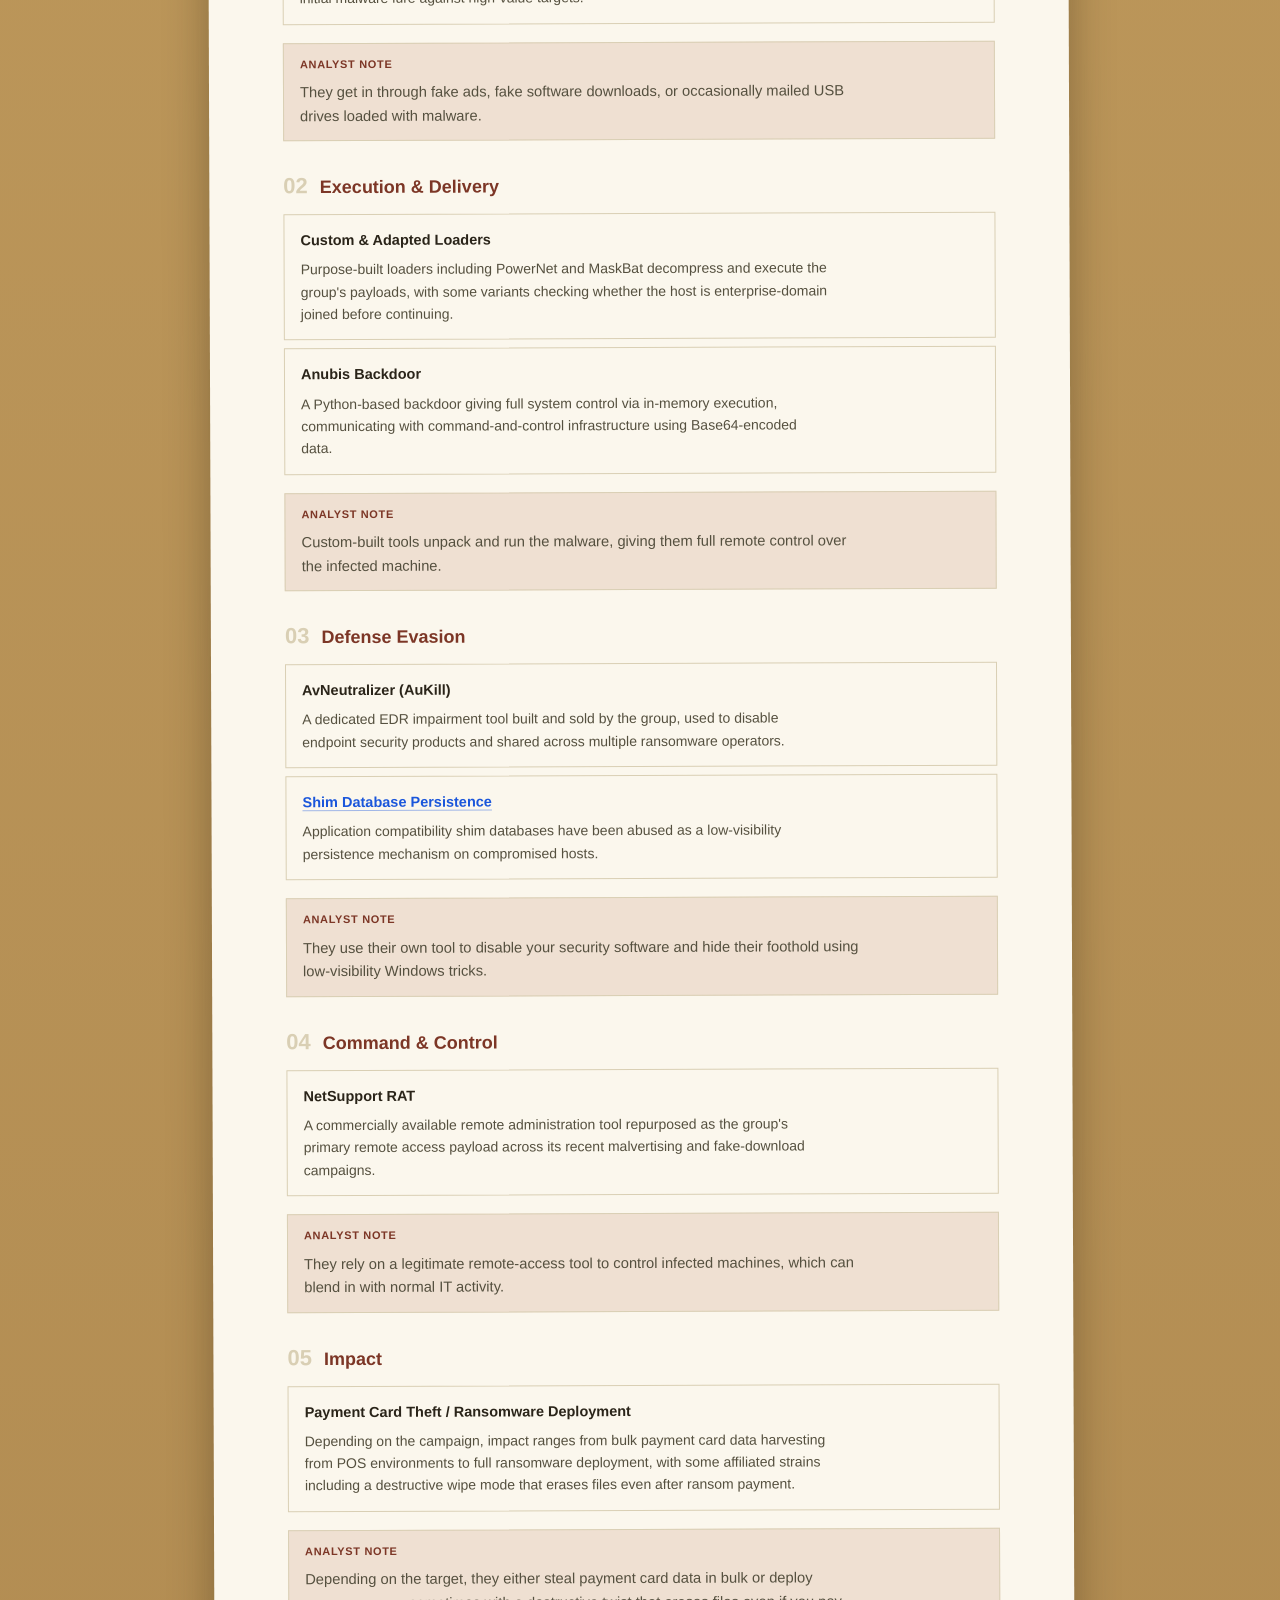
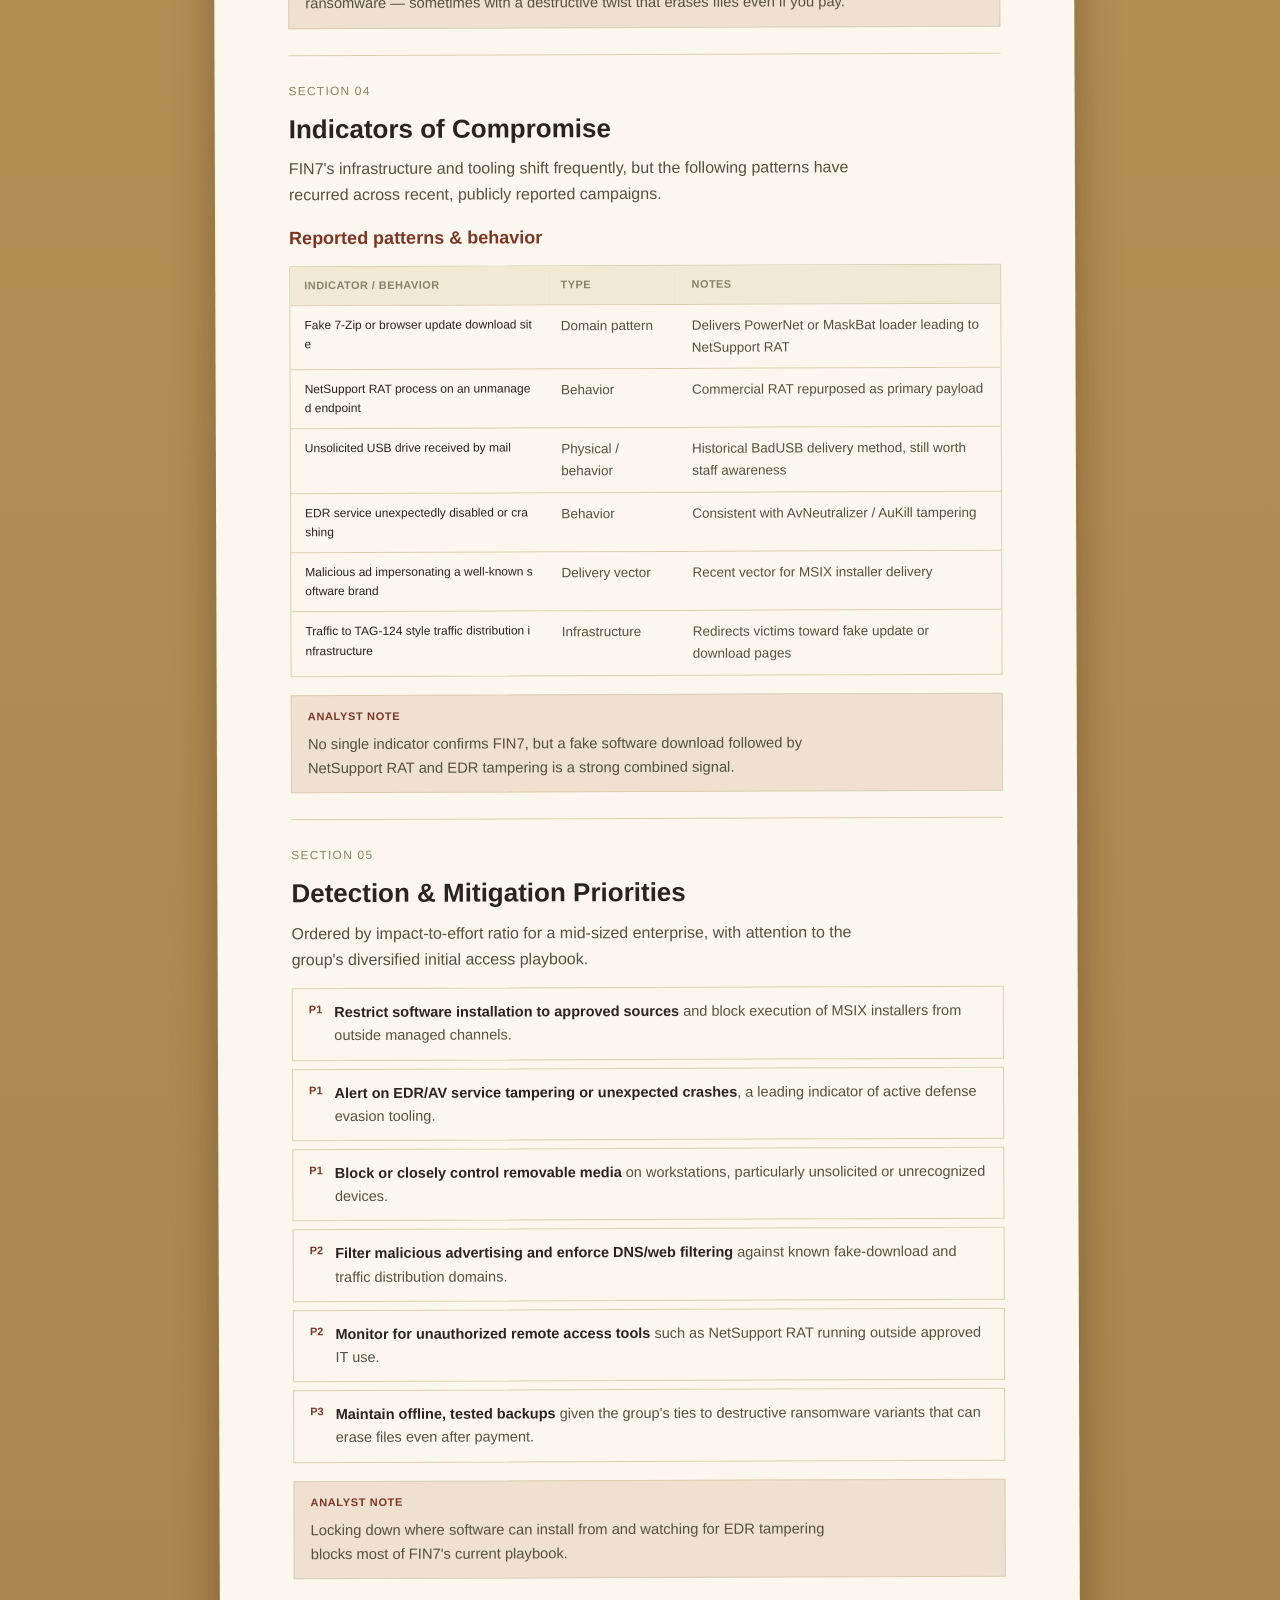
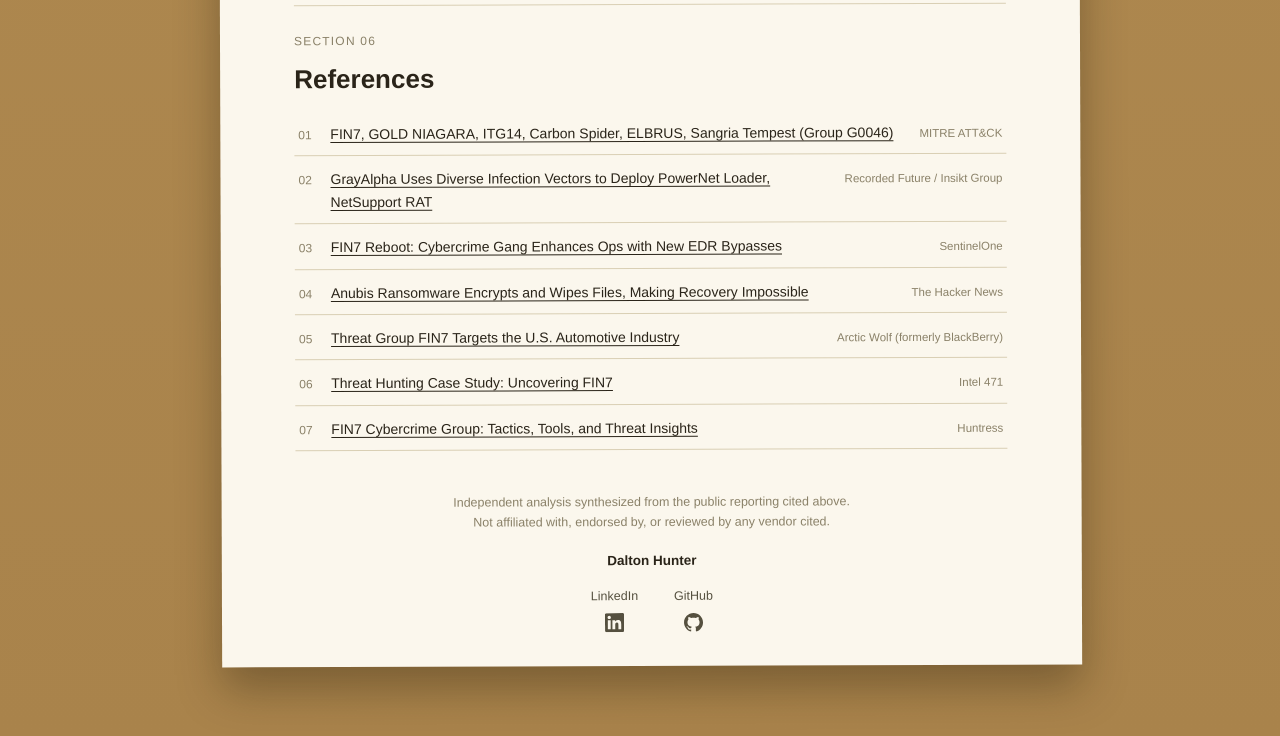
==== commit 7e38045a: "Add files via upload" ====
--- a/fin7/index.html
+++ b/fin7/index.html
@@ -6,6 +6,40 @@
 <title>FIN7: Threat Actor Profile | Dalton Hunter</title>
 <meta name="description" content="Threat intelligence assessment on FIN7 (Carbon Spider, Sangria Tempest, GOLD NIAGARA): point-of-sale theft origins, ransomware pivot, EDR evasion tooling, MITRE ATT&CK mapping, and mitigation guidance.">
 <link rel="stylesheet" href="styles.css">
+<style>
+  /* Scannable bullet lists used throughout Actor Profile and other prose sections */
+  ul.scan-list {
+    margin: 6px 0 18px;
+    padding-left: 20px;
+  }
+  ul.scan-list li {
+    margin-bottom: 7px;
+    line-height: 1.5;
+  }
+  ul.scan-list li:last-child { margin-bottom: 0; }
+
+  /* Tighter spacing for Analyst Notes nested inside a phase or section, vs. a full-width callout */
+  .phase-note {
+    margin-top: 14px;
+    margin-bottom: 0;
+    padding: 12px 16px;
+  }
+  .phase-note p { margin: 4px 0 0; font-size: 0.92rem; }
+
+  /* CVE and MITRE ATT&CK reference links */
+  a.cve-link, a.mitre-link {
+    color: #1a56db;
+    text-decoration: underline;
+    text-decoration-color: rgba(26,86,219,0.4);
+  }
+  a.cve-link:hover, a.mitre-link:hover {
+    text-decoration-color: #1a56db;
+  }
+
+  /* Tighten the gap between a section's h2 title and the first h3 subheading beneath it */
+  main section h2 { margin-bottom: 6px; }
+  main section h3:first-of-type { margin-top: 2px; }
+</style>
 </head>
 <body>
 <a href="#overview" class="skip-link">Skip to content</a>
@@ -45,43 +79,35 @@
           <div class="hero-kicker">Threat Actor Profile: Cybercrime Enterprise, POS Theft to Ransomware</div>
           <h1>FIN7</h1>
           <div class="aka">aka Carbon Spider · GOLD NIAGARA · ITG14 · Sangria Tempest</div>
-          <p class="hero-thesis">
-            A financially motivated, Eastern Europe and Russia centered cybercrime group active since roughly 2013,
-            structured like a legitimate business with dedicated malware development, phishing, and money laundering
-            teams, that has evolved from payment card theft into ransomware affiliate operations while surviving
-            repeated indictments and arrests.
-          </p>
           <div class="threat-level">Threat Level: <strong>Critical</strong></div>
-
-          <div class="stat-row">
-            <div class="stat"><div class="stat-num">2013</div><div class="stat-lbl">First observed</div></div>
-            <div class="stat"><div class="stat-num">100+</div><div class="stat-lbl">Companies breached, DOJ 2018 estimate</div></div>
-            <div class="stat"><div class="stat-num">47</div><div class="stat-lbl">US states hit in early campaigns</div></div>
-            <div class="stat"><div class="stat-num">2018</div><div class="stat-lbl">Three members indicted</div></div>
-            <div class="stat"><div class="stat-num">2026</div><div class="stat-lbl">GrayAlpha infrastructure still active</div></div>
-          </div>
-        </section>
-
-    <div class="callout analyst-note">
-      <div class="callout-label">Analyst Note</div>
-      <p>FIN7 typically targets organizations to steal payment card data and gain access to valuable business systems. The group has used phishing, malicious documents, stolen credentials, and compromised websites to gain an initial foothold. Once inside, they can use legitimate tools, move through the network, and search for payment information and other valuable data.<p>
-
-<p>Their activity focuses heavily on financial theft and maintaining access to victim environments. I would look for suspicious phishing emails, malicious documents, unusual PowerShell activity, stolen or misused credentials, unexpected remote access, unusual database activity, access to payment systems, and large amounts of sensitive data being collected.</p>
-    </div>
-
-    <!-- ACTOR PROFILE -->
-    <section id="profile">
+        </section>
+
+        <!-- ACTOR PROFILE -->
+        <section id="profile">
           <div class="eyebrow">Section 01</div>
           <h2>Actor Profile</h2>
 
           <h3>Origin &amp; structure</h3>
-          <p>FIN7 has operated since at least 2013, centered in Eastern Europe and Russia, and is organized less like a hacking crew and more like a company: compartmentalized teams handle malware development, phishing operations, money laundering, and management separately from one another. This structure is part of why the group has kept functioning through multiple US indictments and member arrests since 2018, since no single arrest removes the infrastructure or the playbook.</p>
+          <ul class="scan-list">
+            <li>Operated since at least 2013, centered in Eastern Europe and Russia</li>
+            <li>Organized less like a hacking crew and more like a company: compartmentalized teams handle malware development, phishing operations, money laundering, and management separately from one another</li>
+            <li>This structure is part of why the group has kept functioning through multiple US indictments and member arrests since 2018, since no single arrest removes the infrastructure or the playbook</li>
+          </ul>
 
           <h3>Targeting philosophy</h3>
-          <p>Early campaigns focused heavily on point-of-sale systems in the restaurant, hospitality, and gaming sectors, using fraudulent tech-support phone calls and phishing emails to plant Carbanak based malware and harvest payment card data at scale. Since approximately 2020 the group has pivoted toward big game hunting: high-value, targeted network intrusions across retail, financial services, healthcare, software, and manufacturing, more recently including a documented campaign against a major US automotive manufacturer.</p>
+          <ul class="scan-list">
+            <li>Early campaigns focused heavily on point-of-sale systems in the restaurant, hospitality, and gaming sectors, using fraudulent tech-support phone calls and phishing emails to plant Carbanak based malware and harvest payment card data at scale</li>
+            <li>Since approximately 2020, pivoted toward big game hunting: high-value, targeted network intrusions across retail, financial services, healthcare, software, and manufacturing</li>
+            <li>More recently includes a documented campaign against a major US automotive manufacturer</li>
+          </ul>
 
           <h3>Extortion model</h3>
-          <p>Card data resale was the original revenue engine; since around 2020 the group has increasingly deployed or enabled ransomware, with researchers linking probable FIN7 activity to REvil, DarkSide, BlackMatter, ALPHV, Black Basta, Maze, and Ryuk deployments, alongside its own reported ties to the destructive Anubis ransomware-as-a-service brand. FIN7 has also sold EDR evasion tooling to other criminal groups, monetizing its technical capability even where it isn't the one holding the ransom note.</p>
+          <ul class="scan-list">
+            <li>Card data resale was the original revenue engine</li>
+            <li>Since around 2020 has increasingly deployed or enabled ransomware, with researchers linking probable FIN7 activity to REvil, DarkSide, BlackMatter, ALPHV, Black Basta, Maze, and Ryuk deployments</li>
+            <li>Reported ties to the destructive Anubis ransomware-as-a-service brand</li>
+            <li>Also sells EDR evasion tooling to other criminal groups, monetizing its technical capability even where it isn't the one holding the ransom note</li>
+          </ul>
         </section>
 
         <!-- TIMELINE -->
@@ -140,7 +166,6 @@
               <p>FIN7 remains active despite past claims of the group's dissolution, with malicious ad and MSIX installer campaigns continuing to deliver NetSupport RAT.</p>
             </div>
           </div>
-
         </section>
 
         <!-- TTPs / KILL CHAIN -->
@@ -152,17 +177,21 @@
           <div class="phase">
             <div class="phase-head"><span class="phase-num">01</span><h3>Initial Access</h3></div>
             <div class="ttp-card">
-              <div class="ttp-top"><span class="ttp-id">T1566</span><span class="ttp-name">Phishing &amp; Malvertising</span></div>
+              <div class="ttp-top"><span class="ttp-name"><a class="mitre-link" href="https://attack.mitre.org/techniques/T1566/" target="_blank" rel="noopener">Phishing &amp; Malvertising</a></span></div>
               <p>Malicious Google ads spoofing legitimate brands and fake software download pages, including impersonated 7-Zip and browser update sites, lure victims into running an MSIX installer or dropper.</p>
             </div>
             <div class="ttp-card">
-              <div class="ttp-top"><span class="ttp-id">T1091</span><span class="ttp-name">Replication Through Removable Media</span></div>
+              <div class="ttp-top"><span class="ttp-name"><a class="mitre-link" href="https://attack.mitre.org/techniques/T1091/" target="_blank" rel="noopener">Replication Through Removable Media</a></span></div>
               <p>Malicious USB drives mailed directly to target organizations, styled as gifts or promotional items, execute malware when plugged into a workstation.</p>
             </div>
             <div class="ttp-card">
               <div class="ttp-top"><span class="ttp-name">Trojanized Legitimate Tooling</span></div>
               <p>Fake IP scanning tools and other seemingly legitimate utilities have been used as an initial malware lure against high-value targets.</p>
             </div>
+            <div class="callout analyst-note phase-note">
+              <div class="callout-label">Analyst Note</div>
+              <p>They get in through fake ads, fake software downloads, or occasionally mailed USB drives loaded with malware.</p>
+            </div>
           </div>
 
           <div class="phase">
@@ -175,6 +204,10 @@
               <div class="ttp-top"><span class="ttp-name">Anubis Backdoor</span></div>
               <p>A Python-based backdoor giving full system control via in-memory execution, communicating with command-and-control infrastructure using Base64-encoded data.</p>
             </div>
+            <div class="callout analyst-note phase-note">
+              <div class="callout-label">Analyst Note</div>
+              <p>Custom-built tools unpack and run the malware, giving them full remote control over the infected machine.</p>
+            </div>
           </div>
 
           <div class="phase">
@@ -184,8 +217,12 @@
               <p>A dedicated EDR impairment tool built and sold by the group, used to disable endpoint security products and shared across multiple ransomware operators.</p>
             </div>
             <div class="ttp-card">
-              <div class="ttp-top"><span class="ttp-name">Shim Database Persistence</span></div>
+              <div class="ttp-top"><span class="ttp-name"><a class="mitre-link" href="https://attack.mitre.org/techniques/T1546/011/" target="_blank" rel="noopener">Shim Database Persistence</a></span></div>
               <p>Application compatibility shim databases have been abused as a low-visibility persistence mechanism on compromised hosts.</p>
+            </div>
+            <div class="callout analyst-note phase-note">
+              <div class="callout-label">Analyst Note</div>
+              <p>They use their own tool to disable your security software and hide their foothold using low-visibility Windows tricks.</p>
             </div>
           </div>
 
@@ -195,6 +232,10 @@
               <div class="ttp-top"><span class="ttp-name">NetSupport RAT</span></div>
               <p>A commercially available remote administration tool repurposed as the group's primary remote access payload across its recent malvertising and fake-download campaigns.</p>
             </div>
+            <div class="callout analyst-note phase-note">
+              <div class="callout-label">Analyst Note</div>
+              <p>They rely on a legitimate remote-access tool to control infected machines, which can blend in with normal IT activity.</p>
+            </div>
           </div>
 
           <div class="phase">
@@ -202,6 +243,10 @@
             <div class="ttp-card">
               <div class="ttp-top"><span class="ttp-name">Payment Card Theft / Ransomware Deployment</span></div>
               <p>Depending on the campaign, impact ranges from bulk payment card data harvesting from POS environments to full ransomware deployment, with some affiliated strains including a destructive wipe mode that erases files even after ransom payment.</p>
+            </div>
+            <div class="callout analyst-note phase-note">
+              <div class="callout-label">Analyst Note</div>
+              <p>Depending on the target, they either steal payment card data in bulk or deploy ransomware — sometimes with a destructive twist that erases files even if you pay.</p>
             </div>
           </div>
         </section>
@@ -226,6 +271,11 @@
               </tbody>
             </table>
           </div>
+
+          <div class="callout analyst-note phase-note">
+            <div class="callout-label">Analyst Note</div>
+            <p>No single indicator confirms FIN7, but a fake software download followed by NetSupport RAT and EDR tampering is a strong combined signal.</p>
+          </div>
         </section>
 
         <!-- MITIGATIONS -->
@@ -242,6 +292,10 @@
             <li><span class="pri">P3</span><span><strong>Maintain offline, tested backups</strong> given the group's ties to destructive ransomware variants that can erase files even after payment.</span></li>
           </ul>
 
+          <div class="callout analyst-note phase-note">
+            <div class="callout-label">Analyst Note</div>
+            <p>Locking down where software can install from and watching for EDR tampering blocks most of FIN7's current playbook.</p>
+          </div>
         </section>
 
         <!-- REFERENCES -->
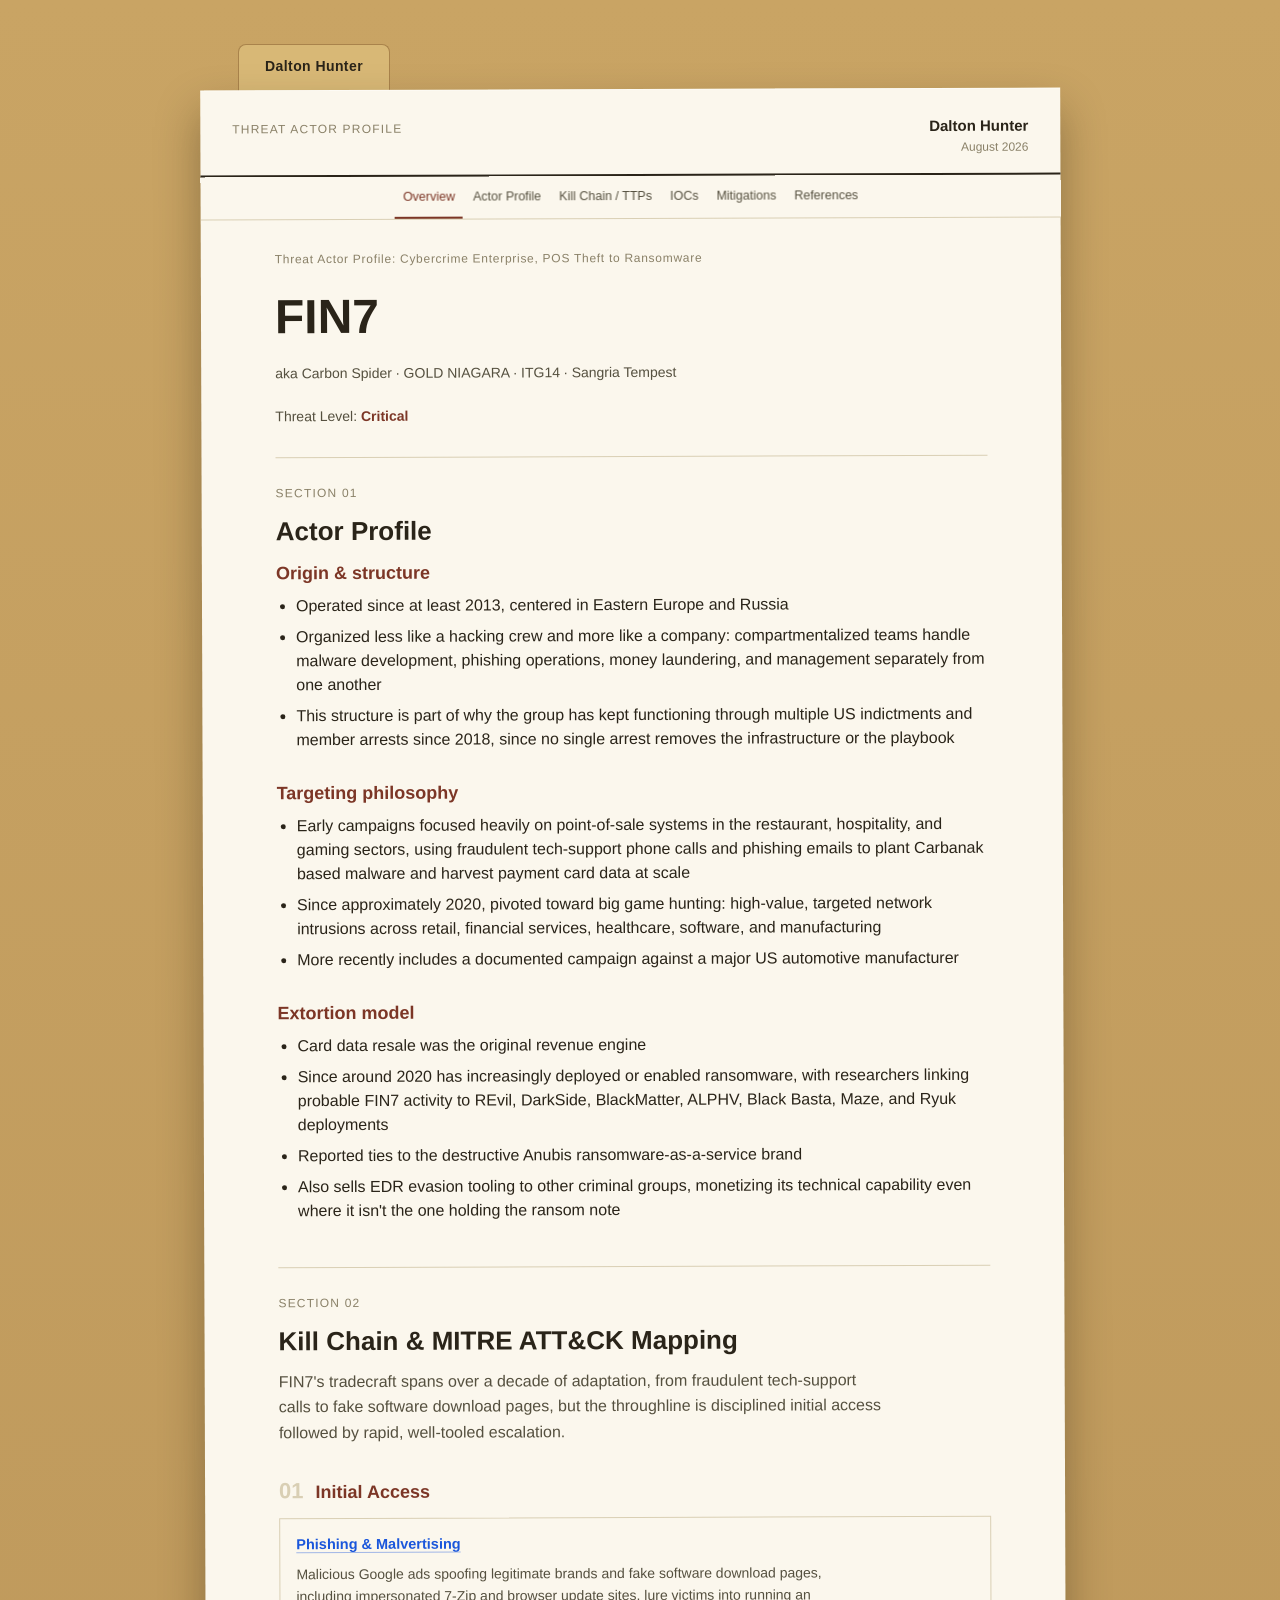
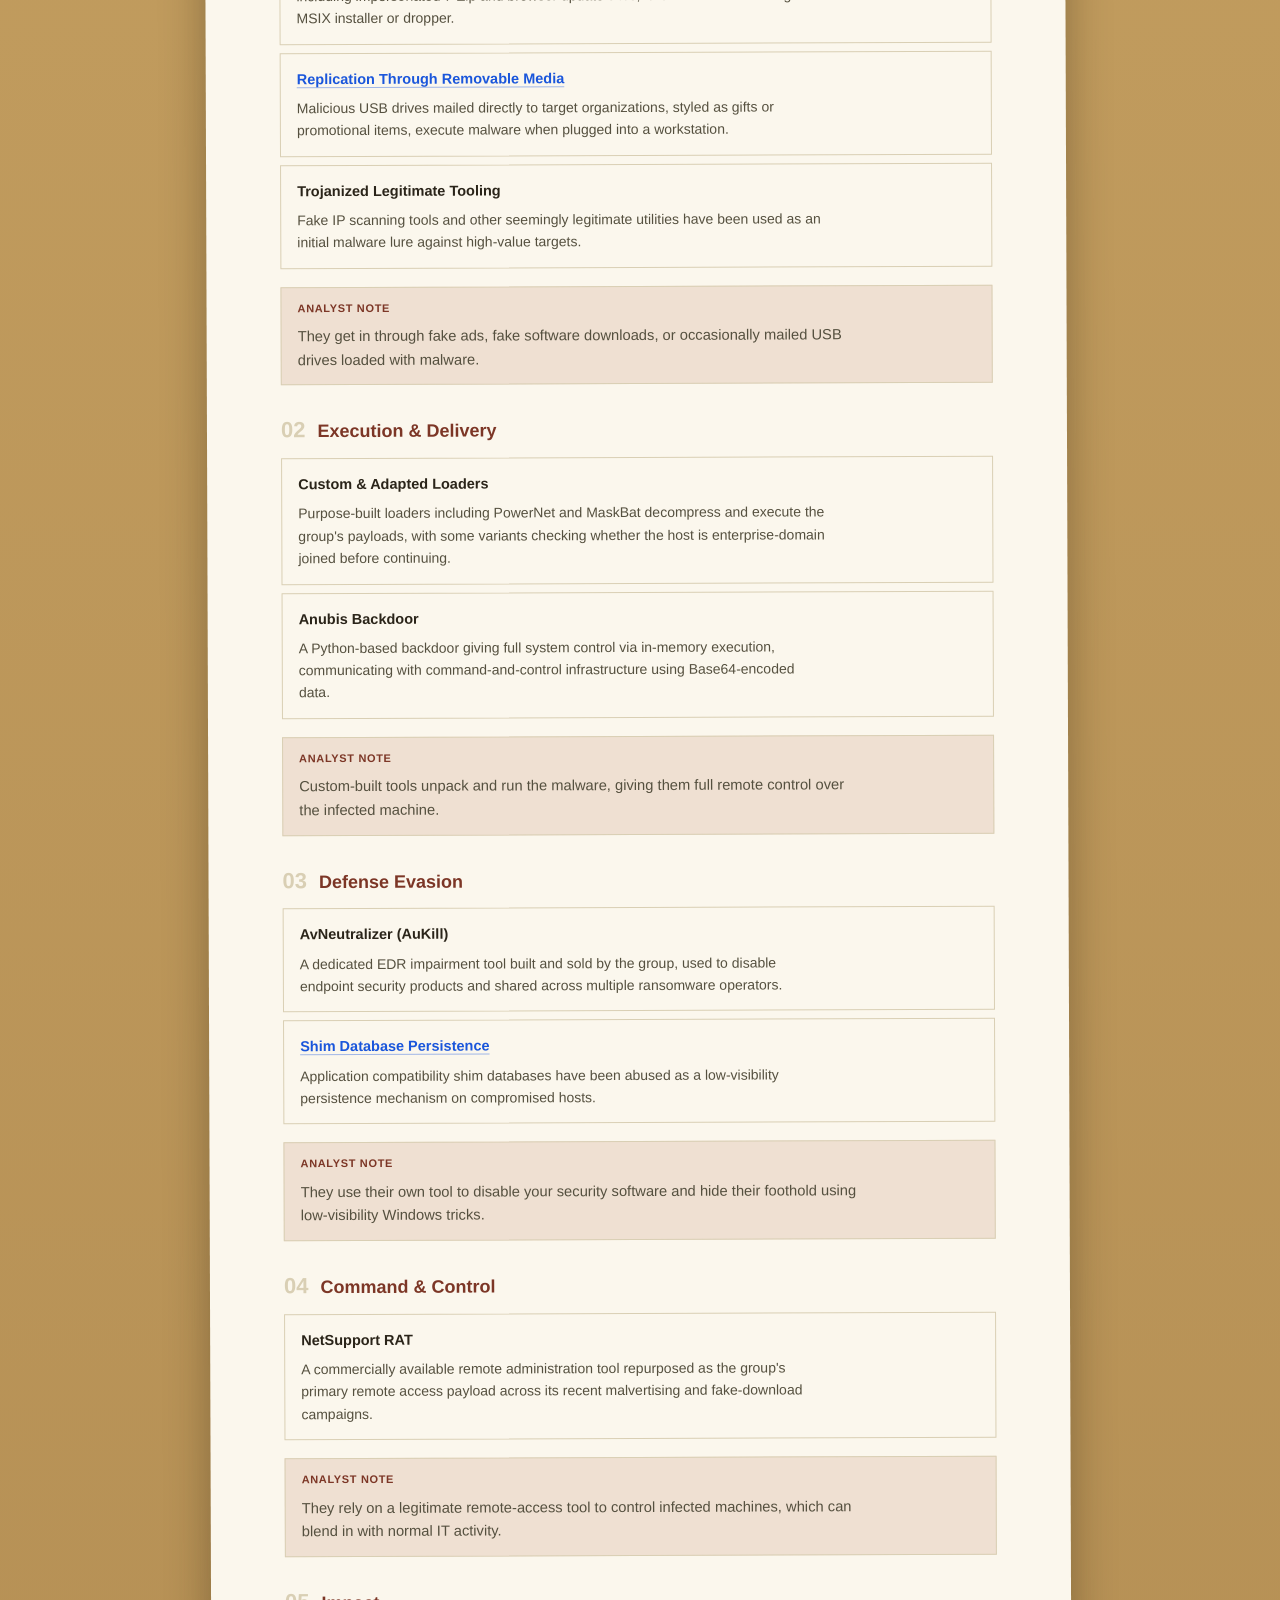
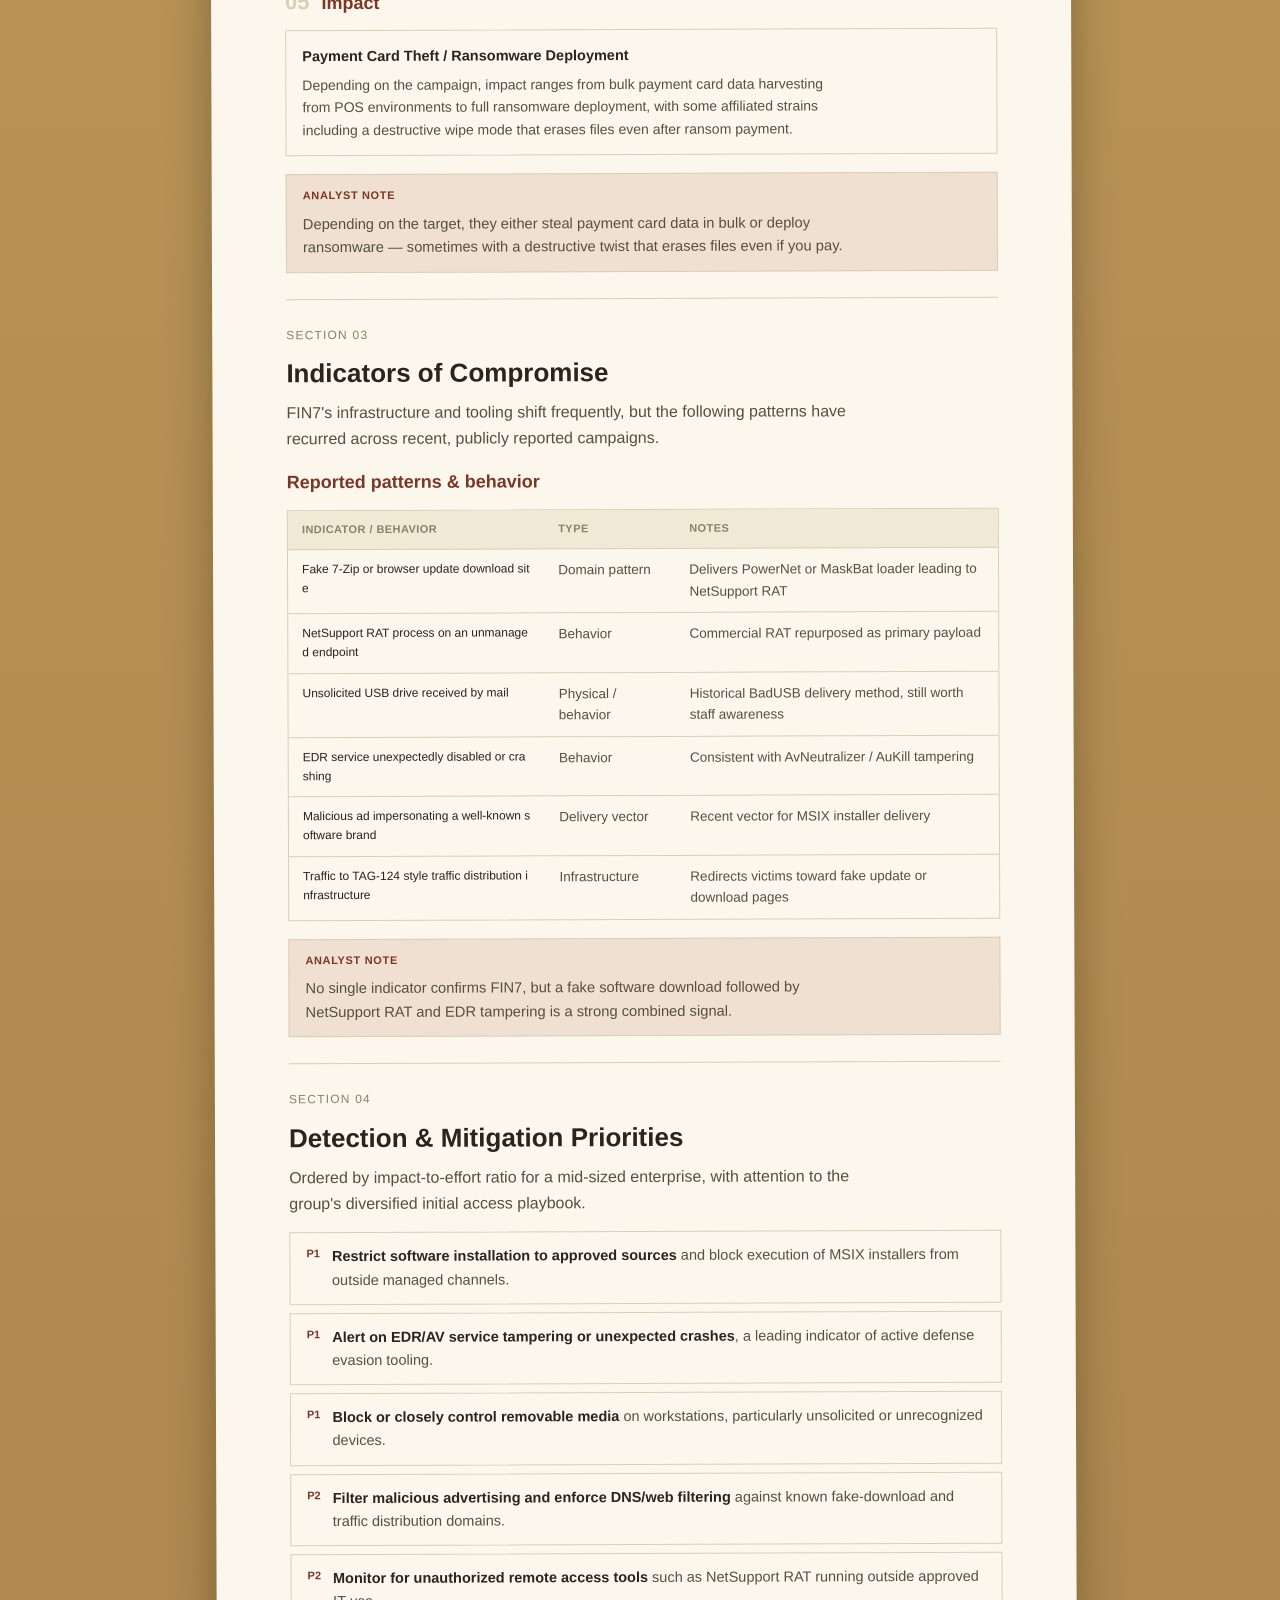
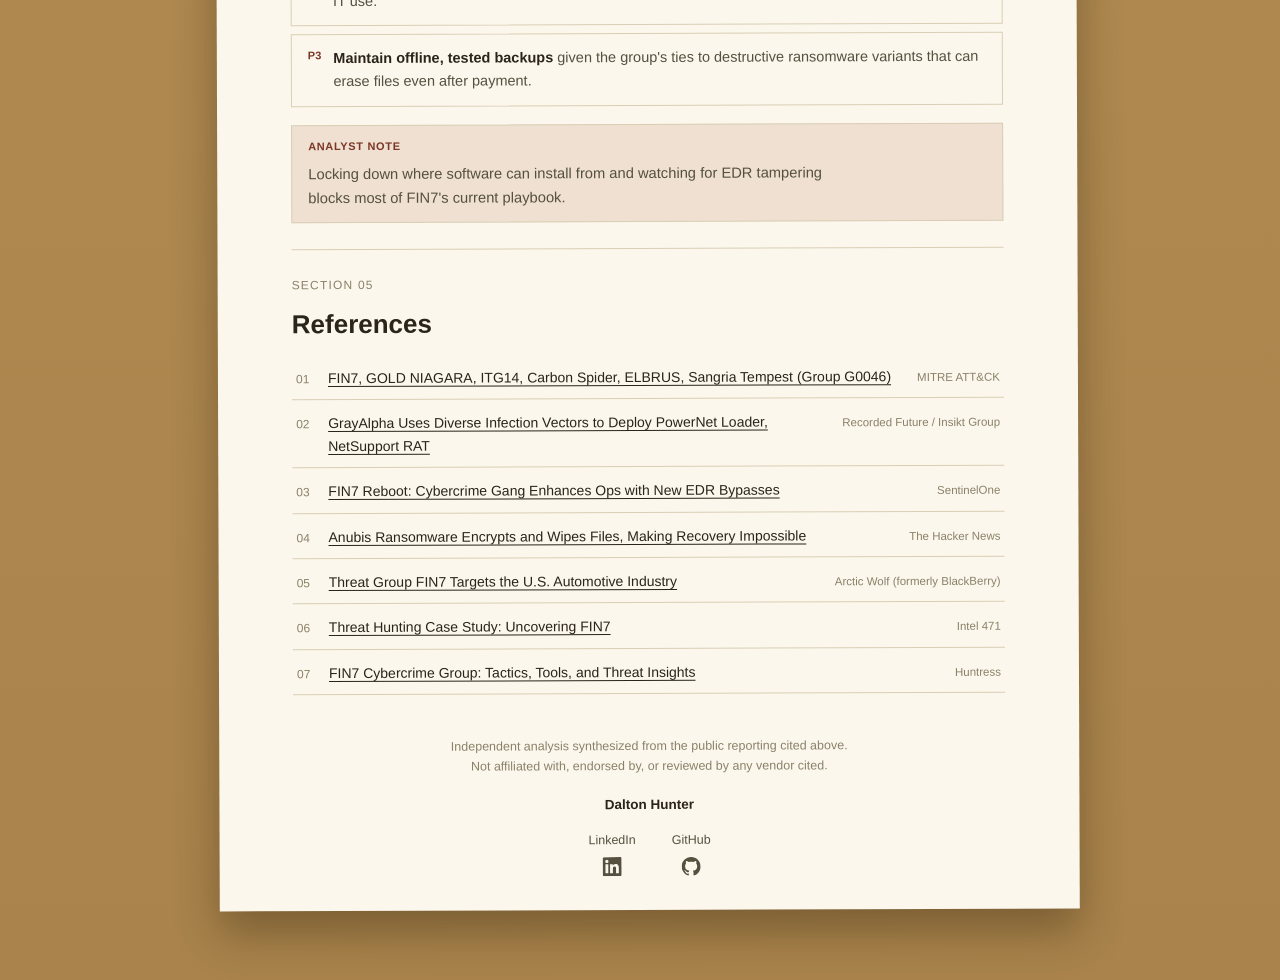
==== commit ca9ede57: "Add files via upload" ====
--- a/fin7/index.html
+++ b/fin7/index.html
@@ -64,7 +64,6 @@
         <div class="topnav-inner">
           <a class="navlink" href="#overview">Overview</a>
           <a class="navlink" href="#profile">Actor Profile</a>
-          <a class="navlink" href="#timeline">Timeline</a>
           <a class="navlink" href="#ttps">Kill Chain / TTPs</a>
           <a class="navlink" href="#iocs">IOCs</a>
           <a class="navlink" href="#mitigations">Mitigations</a>
@@ -110,67 +109,9 @@
           </ul>
         </section>
 
-        <!-- TIMELINE -->
-        <section id="timeline">
-          <div class="eyebrow">Section 02</div>
-          <h2>Timeline of Activity</h2>
-          <div class="timeline">
-            <div class="tl-item">
-              <div class="tl-date">2013</div>
-              <h4>Emergence</h4>
-              <p>The group begins operations centered on payment card theft from point-of-sale systems.</p>
-            </div>
-            <div class="tl-item">
-              <div class="tl-date">2017 to 2018</div>
-              <h4>Mass retail &amp; restaurant breaches</h4>
-              <p>Extensive POS data theft campaigns hit major food and retail chains across thousands of locations nationwide.</p>
-            </div>
-            <div class="tl-item">
-              <div class="tl-date">Aug 2018</div>
-              <h4>DOJ indictments</h4>
-              <p>Three Ukrainian men, Dmytro Fedorov, Fedir Hladyr, and Andrii Kolpakov, are indicted over operations against more than 100 companies in 47 US states.</p>
-            </div>
-            <div class="tl-item">
-              <div class="tl-date">~2020</div>
-              <h4>Pivot to ransomware</h4>
-              <p>The group shifts from opportunistic card theft toward high-value, targeted intrusions and ransomware affiliate activity.</p>
-            </div>
-            <div class="tl-item">
-              <div class="tl-date">Jan 2022</div>
-              <h4>BadUSB campaign</h4>
-              <p>The FBI warns that FIN7 is mailing malicious USB drives to US companies to install ransomware after being plugged in.</p>
-            </div>
-            <div class="tl-item">
-              <div class="tl-date">2022 to 2024</div>
-              <h4>AvNeutralizer / EDR evasion tooling</h4>
-              <p>SentinelOne tracks the group's AvNeutralizer (AuKill) tool being sold to and reused by other ransomware operators, including observed ties to Black Basta activity.</p>
-            </div>
-            <div class="tl-item">
-              <div class="tl-date">Apr 2024</div>
-              <h4>US automotive industry campaign</h4>
-              <p>A large US automotive manufacturer is targeted using a fake IP scanning tool as the initial malware lure.</p>
-            </div>
-            <div class="tl-item">
-              <div class="tl-date">Dec 2024</div>
-              <h4>Anubis ransomware activity begins</h4>
-              <p>The Anubis ransomware-as-a-service brand, later reported with FIN7-linked distribution infrastructure, becomes active, hitting healthcare, hospitality, and construction victims.</p>
-            </div>
-            <div class="tl-item">
-              <div class="tl-date">Jun 2025</div>
-              <h4>GrayAlpha infrastructure exposed</h4>
-              <p>Recorded Future's Insikt Group details FIN7-linked GrayAlpha infrastructure using fake 7-Zip sites, fake browser updates, and a traffic distribution system to deliver NetSupport RAT.</p>
-            </div>
-            <div class="tl-item">
-              <div class="tl-date">2026</div>
-              <h4>Continued activity</h4>
-              <p>FIN7 remains active despite past claims of the group's dissolution, with malicious ad and MSIX installer campaigns continuing to deliver NetSupport RAT.</p>
-            </div>
-          </div>
-        </section>
-
         <!-- TTPs / KILL CHAIN -->
         <section id="ttps">
-          <div class="eyebrow">Section 03</div>
+          <div class="eyebrow">Section 02</div>
           <h2>Kill Chain &amp; MITRE ATT&amp;CK Mapping</h2>
           <p>FIN7's tradecraft spans over a decade of adaptation, from fraudulent tech-support calls to fake software download pages, but the throughline is disciplined initial access followed by rapid, well-tooled escalation.</p>
 
@@ -253,7 +194,7 @@
 
         <!-- IOCs -->
         <section id="iocs">
-          <div class="eyebrow">Section 04</div>
+          <div class="eyebrow">Section 03</div>
           <h2>Indicators of Compromise</h2>
           <p>FIN7's infrastructure and tooling shift frequently, but the following patterns have recurred across recent, publicly reported campaigns.</p>
 
@@ -280,7 +221,7 @@
 
         <!-- MITIGATIONS -->
         <section id="mitigations">
-          <div class="eyebrow">Section 05</div>
+          <div class="eyebrow">Section 04</div>
           <h2>Detection &amp; Mitigation Priorities</h2>
           <p>Ordered by impact-to-effort ratio for a mid-sized enterprise, with attention to the group's diversified initial access playbook.</p>
           <ul class="mit-list">
@@ -300,7 +241,7 @@
 
         <!-- REFERENCES -->
         <section id="references">
-          <div class="eyebrow">Section 06</div>
+          <div class="eyebrow">Section 05</div>
           <h2>References</h2>
           <ul class="source-list">
             <li><span class="idx">01</span><a href="https://attack.mitre.org/groups/G0046/" target="_blank" rel="noopener">FIN7, GOLD NIAGARA, ITG14, Carbon Spider, ELBRUS, Sangria Tempest (Group G0046)</a><span class="pub">MITRE ATT&amp;CK</span></li>
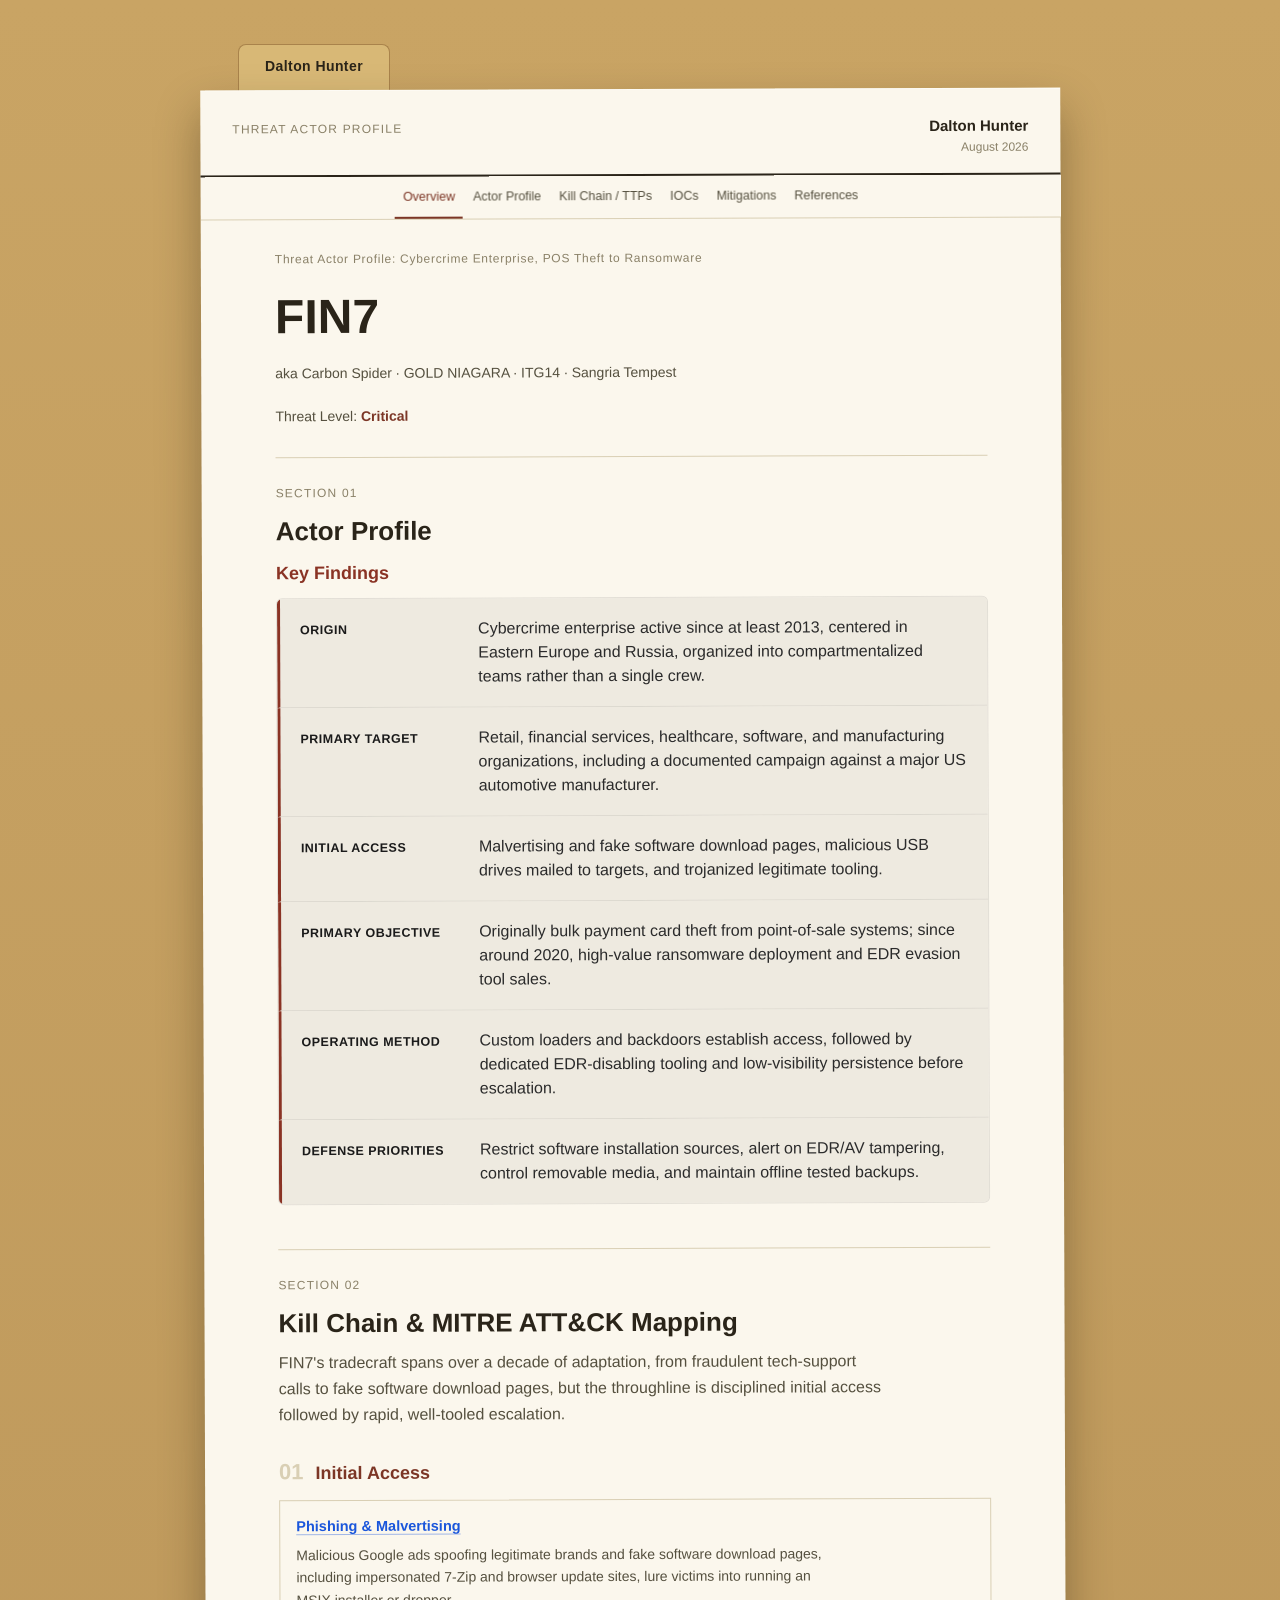
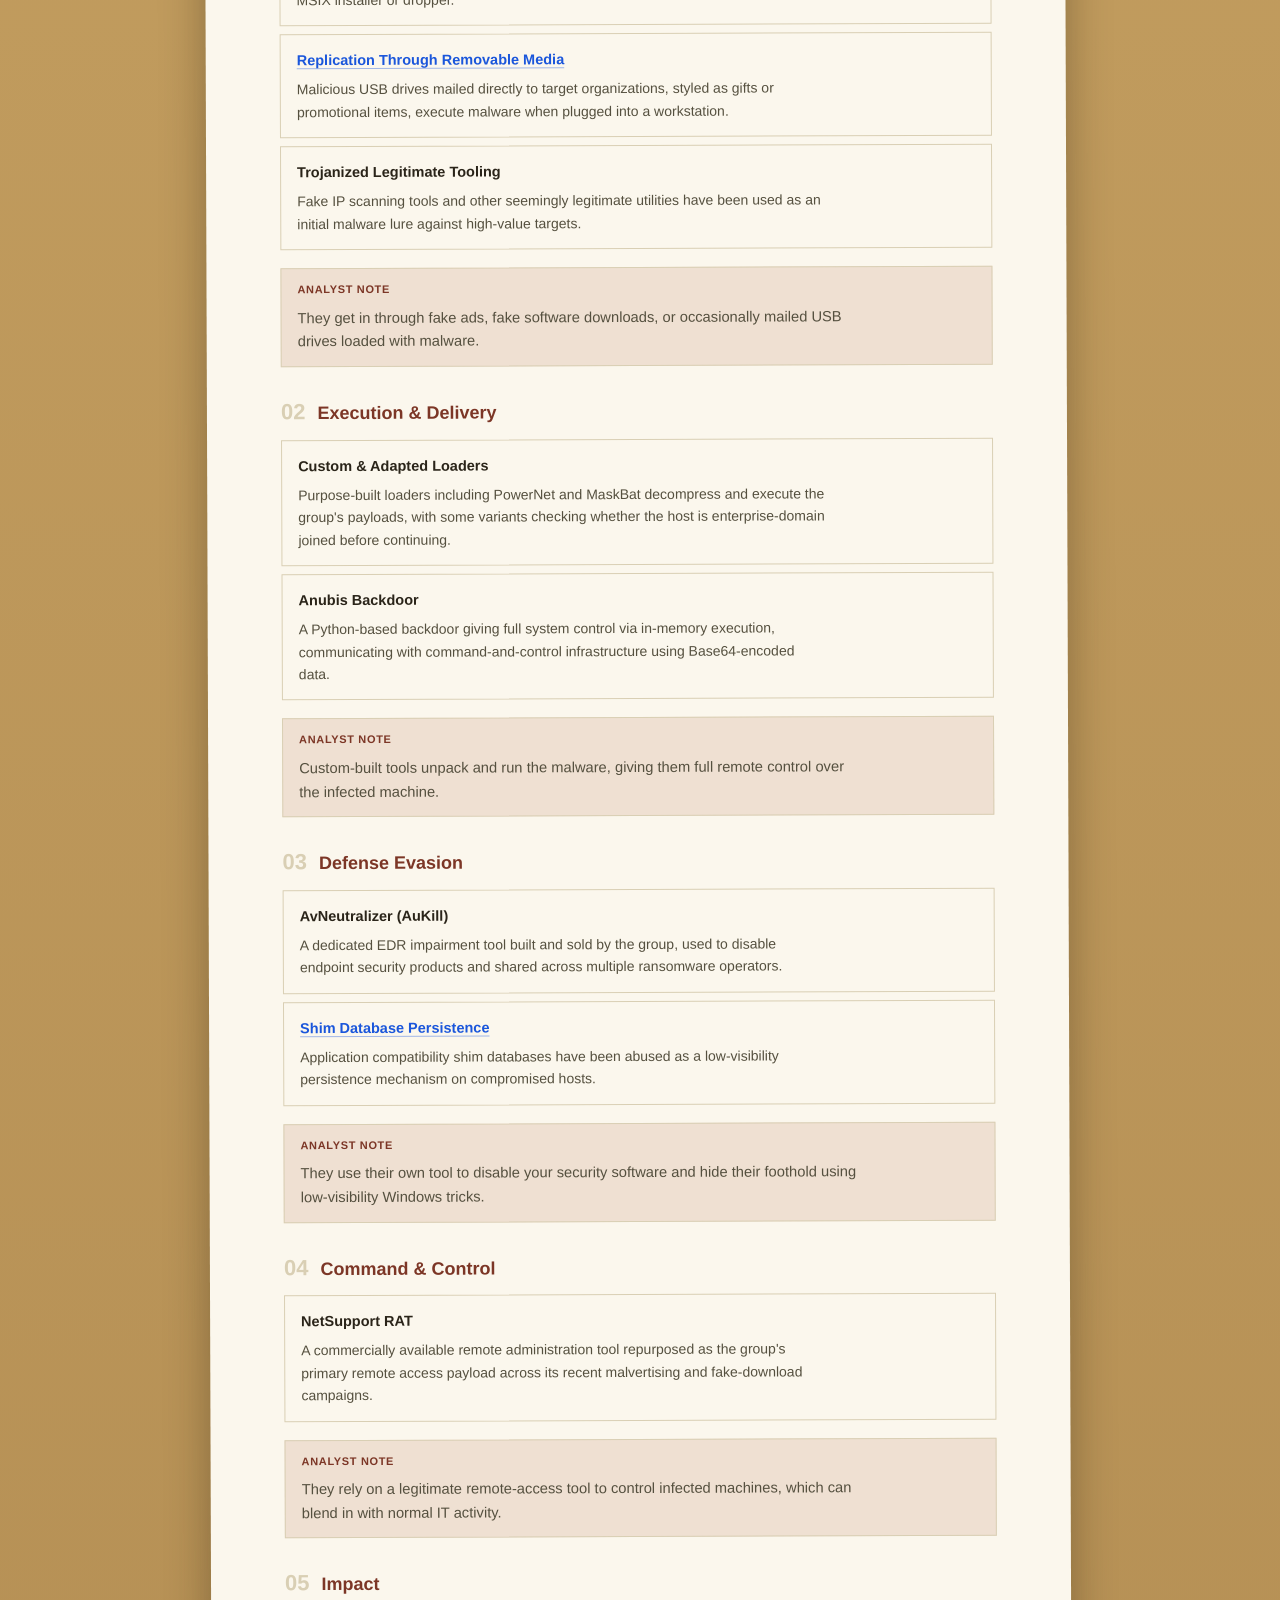
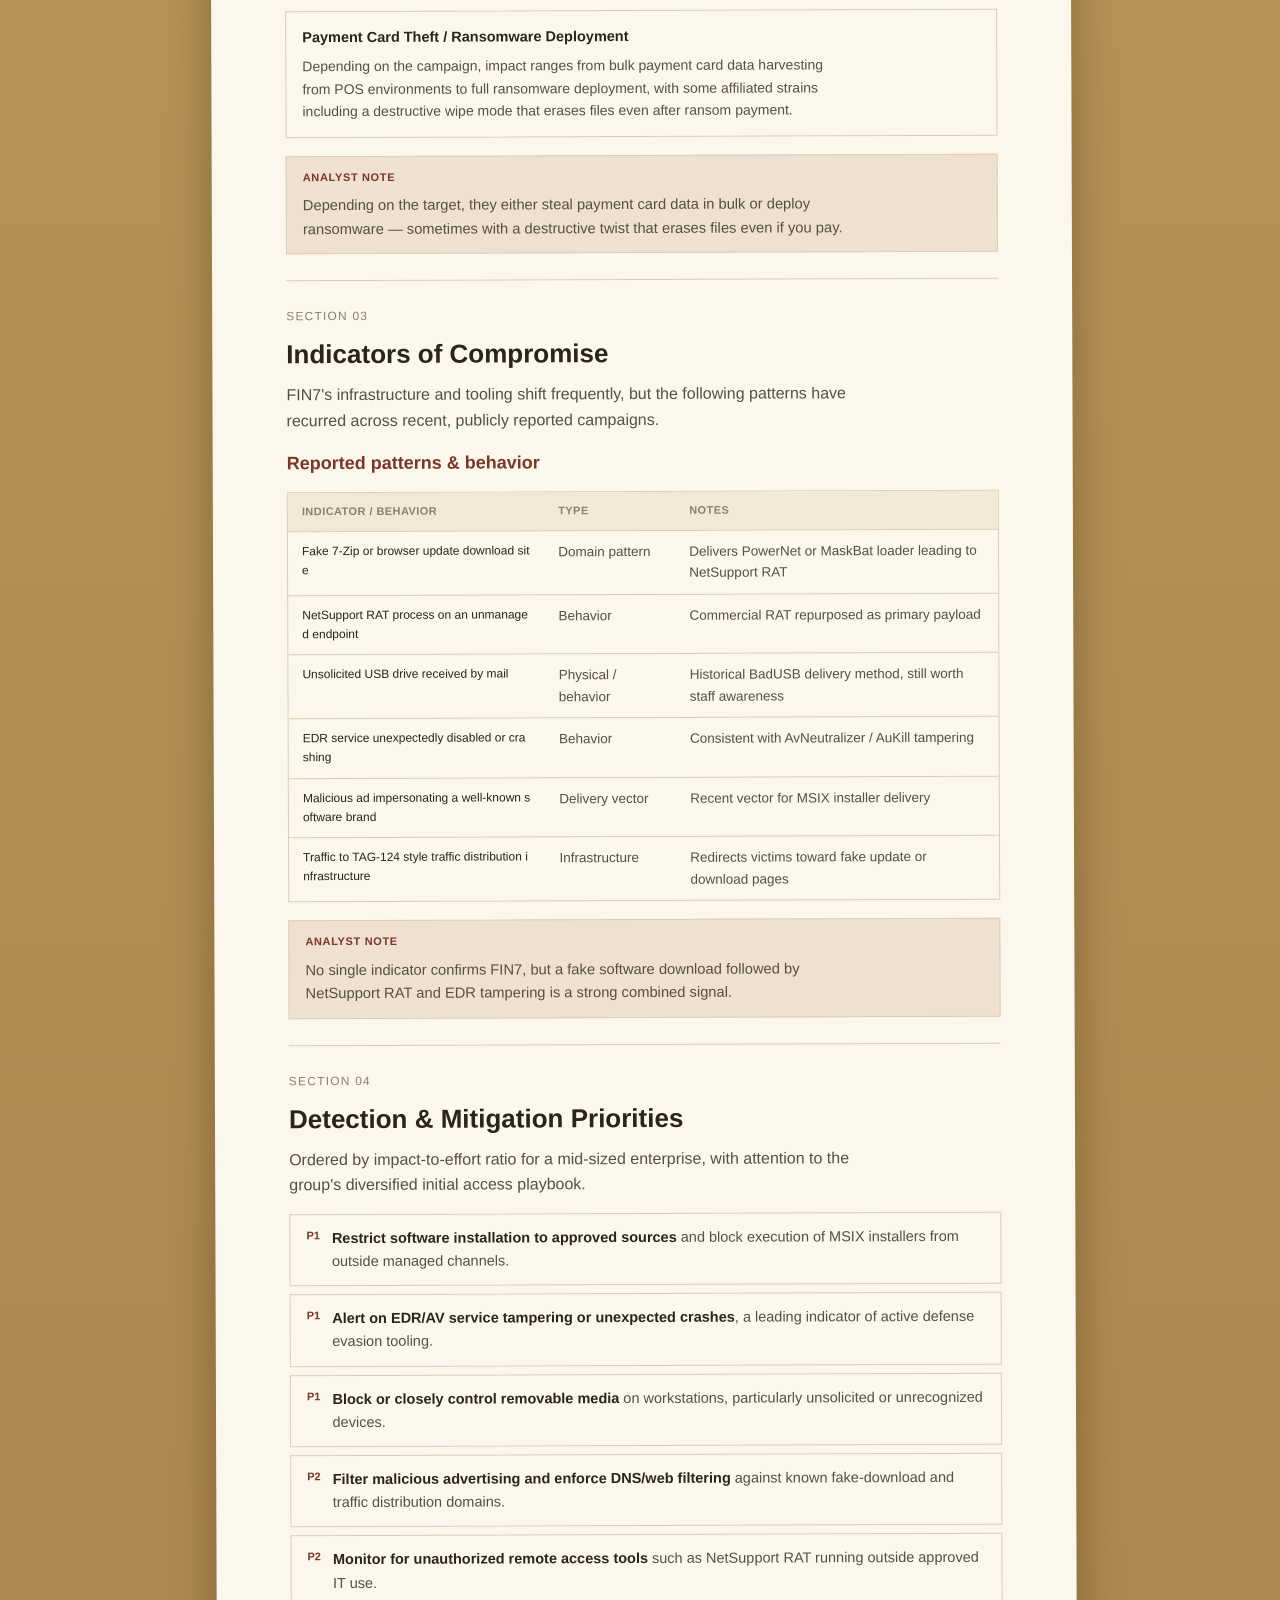
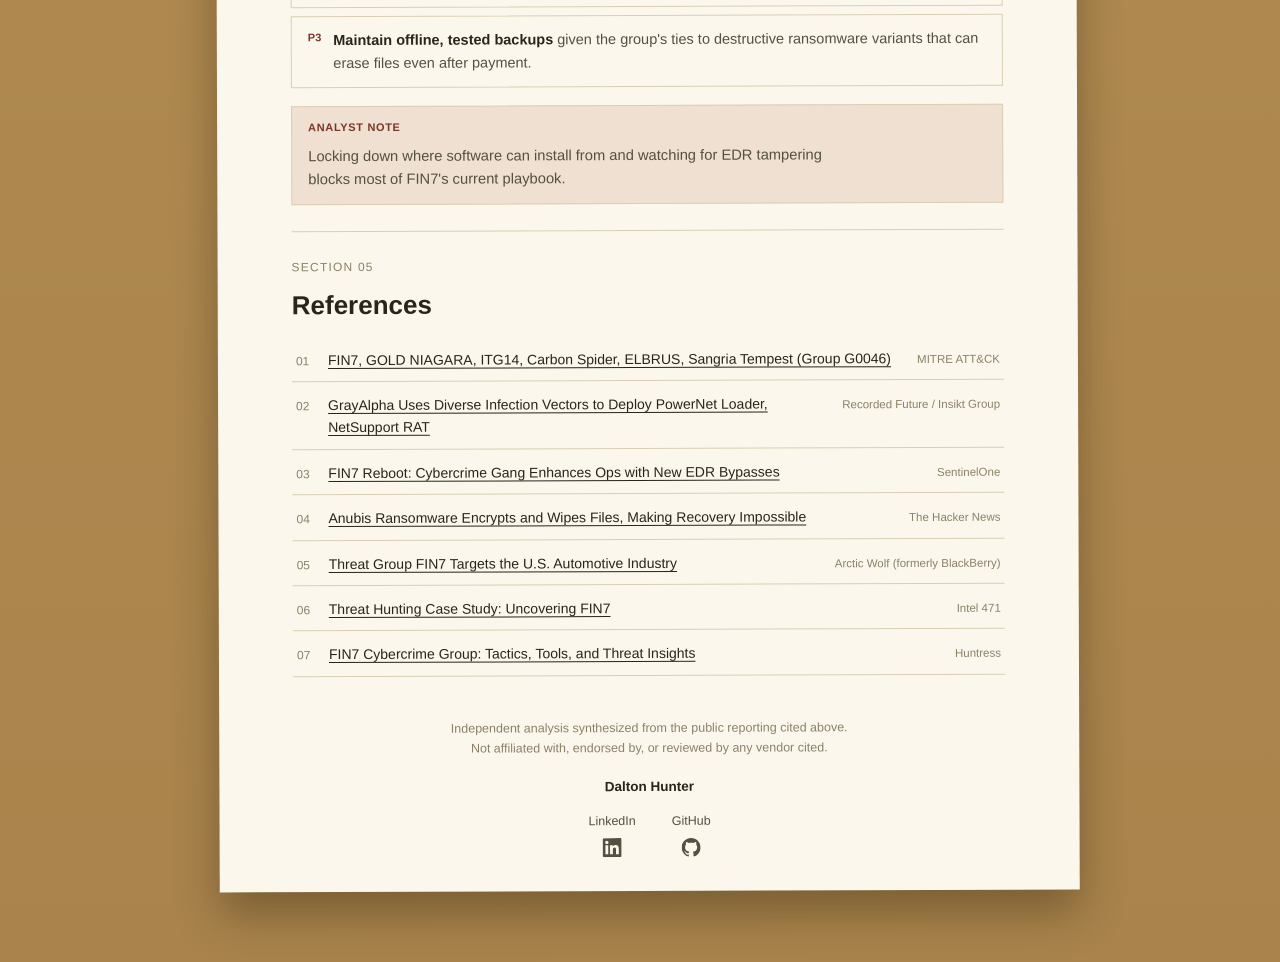
==== commit e6131473: "Add Key Findings section to Actor Profile Added a new 'Key Findings' section to the Actor Profile wi" ====
--- a/fin7/index.html
+++ b/fin7/index.html
@@ -81,33 +81,73 @@
           <div class="threat-level">Threat Level: <strong>Critical</strong></div>
         </section>
 
-        <!-- ACTOR PROFILE -->
-        <section id="profile">
-          <div class="eyebrow">Section 01</div>
-          <h2>Actor Profile</h2>
-
-          <h3>Origin &amp; structure</h3>
-          <ul class="scan-list">
-            <li>Operated since at least 2013, centered in Eastern Europe and Russia</li>
-            <li>Organized less like a hacking crew and more like a company: compartmentalized teams handle malware development, phishing operations, money laundering, and management separately from one another</li>
-            <li>This structure is part of why the group has kept functioning through multiple US indictments and member arrests since 2018, since no single arrest removes the infrastructure or the playbook</li>
-          </ul>
-
-          <h3>Targeting philosophy</h3>
-          <ul class="scan-list">
-            <li>Early campaigns focused heavily on point-of-sale systems in the restaurant, hospitality, and gaming sectors, using fraudulent tech-support phone calls and phishing emails to plant Carbanak based malware and harvest payment card data at scale</li>
-            <li>Since approximately 2020, pivoted toward big game hunting: high-value, targeted network intrusions across retail, financial services, healthcare, software, and manufacturing</li>
-            <li>More recently includes a documented campaign against a major US automotive manufacturer</li>
-          </ul>
-
-          <h3>Extortion model</h3>
-          <ul class="scan-list">
-            <li>Card data resale was the original revenue engine</li>
-            <li>Since around 2020 has increasingly deployed or enabled ransomware, with researchers linking probable FIN7 activity to REvil, DarkSide, BlackMatter, ALPHV, Black Basta, Maze, and Ryuk deployments</li>
-            <li>Reported ties to the destructive Anubis ransomware-as-a-service brand</li>
-            <li>Also sells EDR evasion tooling to other criminal groups, monetizing its technical capability even where it isn't the one holding the ransom note</li>
-          </ul>
-        </section>
+<style>
+  /* Key Findings grid */
+  .key-findings {
+    list-style: none;
+    margin: 6px 0 18px;
+    padding: 0;
+    border: 1px solid rgba(0,0,0,0.08);
+    border-radius: 6px;
+    overflow: hidden;
+    background: #f5f1e8;
+  }
+  .key-findings li {
+    display: grid;
+    grid-template-columns: 160px 1fr;
+    gap: 18px;
+    align-items: baseline;
+    margin: 0;
+    padding: 18px 20px;
+    border-left: 3px solid #8a3324;
+    background: #eeeae0;
+  }
+  .key-findings li:not(:last-child) {
+    border-bottom: 1px solid rgba(0,0,0,0.08);
+  }
+  .key-findings li strong {
+    font-size: 0.78rem;
+    letter-spacing: 0.04em;
+    text-transform: uppercase;
+    color: #1a1a1a;
+    font-weight: 700;
+  }
+  .key-findings li span {
+    color: #2b2b2b;
+    line-height: 1.5;
+  }
+  h3.kf-heading {
+    color: #8a3324;
+    font-weight: 700;
+    margin-bottom: 10px;
+  }
+  @media (max-width: 640px) {
+    .key-findings li {
+      grid-template-columns: 1fr;
+      gap: 4px;
+    }
+  }
+</style>
+
+<!-- ACTOR PROFILE -->
+<section id="profile">
+  <div class="eyebrow">Section 01</div>
+  <h2>Actor Profile</h2>
+  <h3 class="kf-heading">Key Findings</h3>
+  <ul class="key-findings">
+    <li><strong>Origin</strong><span>Cybercrime enterprise active since at least 2013, centered in Eastern Europe and Russia, organized into compartmentalized teams rather than a single crew.</span></li>
+    
+    <li><strong>Primary Target</strong><span>Retail, financial services, healthcare, software, and manufacturing organizations, including a documented campaign against a major US automotive manufacturer.</span></li>
+    
+    <li><strong>Initial Access</strong><span>Malvertising and fake software download pages, malicious USB drives mailed to targets, and trojanized legitimate tooling.</span></li>
+    
+    <li><strong>Primary Objective</strong><span>Originally bulk payment card theft from point-of-sale systems; since around 2020, high-value ransomware deployment and EDR evasion tool sales.</span></li>
+    
+    <li><strong>Operating Method</strong><span>Custom loaders and backdoors establish access, followed by dedicated EDR-disabling tooling and low-visibility persistence before escalation.</span></li>
+    
+    <li><strong>Defense Priorities</strong><span>Restrict software installation sources, alert on EDR/AV tampering, control removable media, and maintain offline tested backups.</span></li>
+  </ul>
+</section>
 
         <!-- TTPs / KILL CHAIN -->
         <section id="ttps">
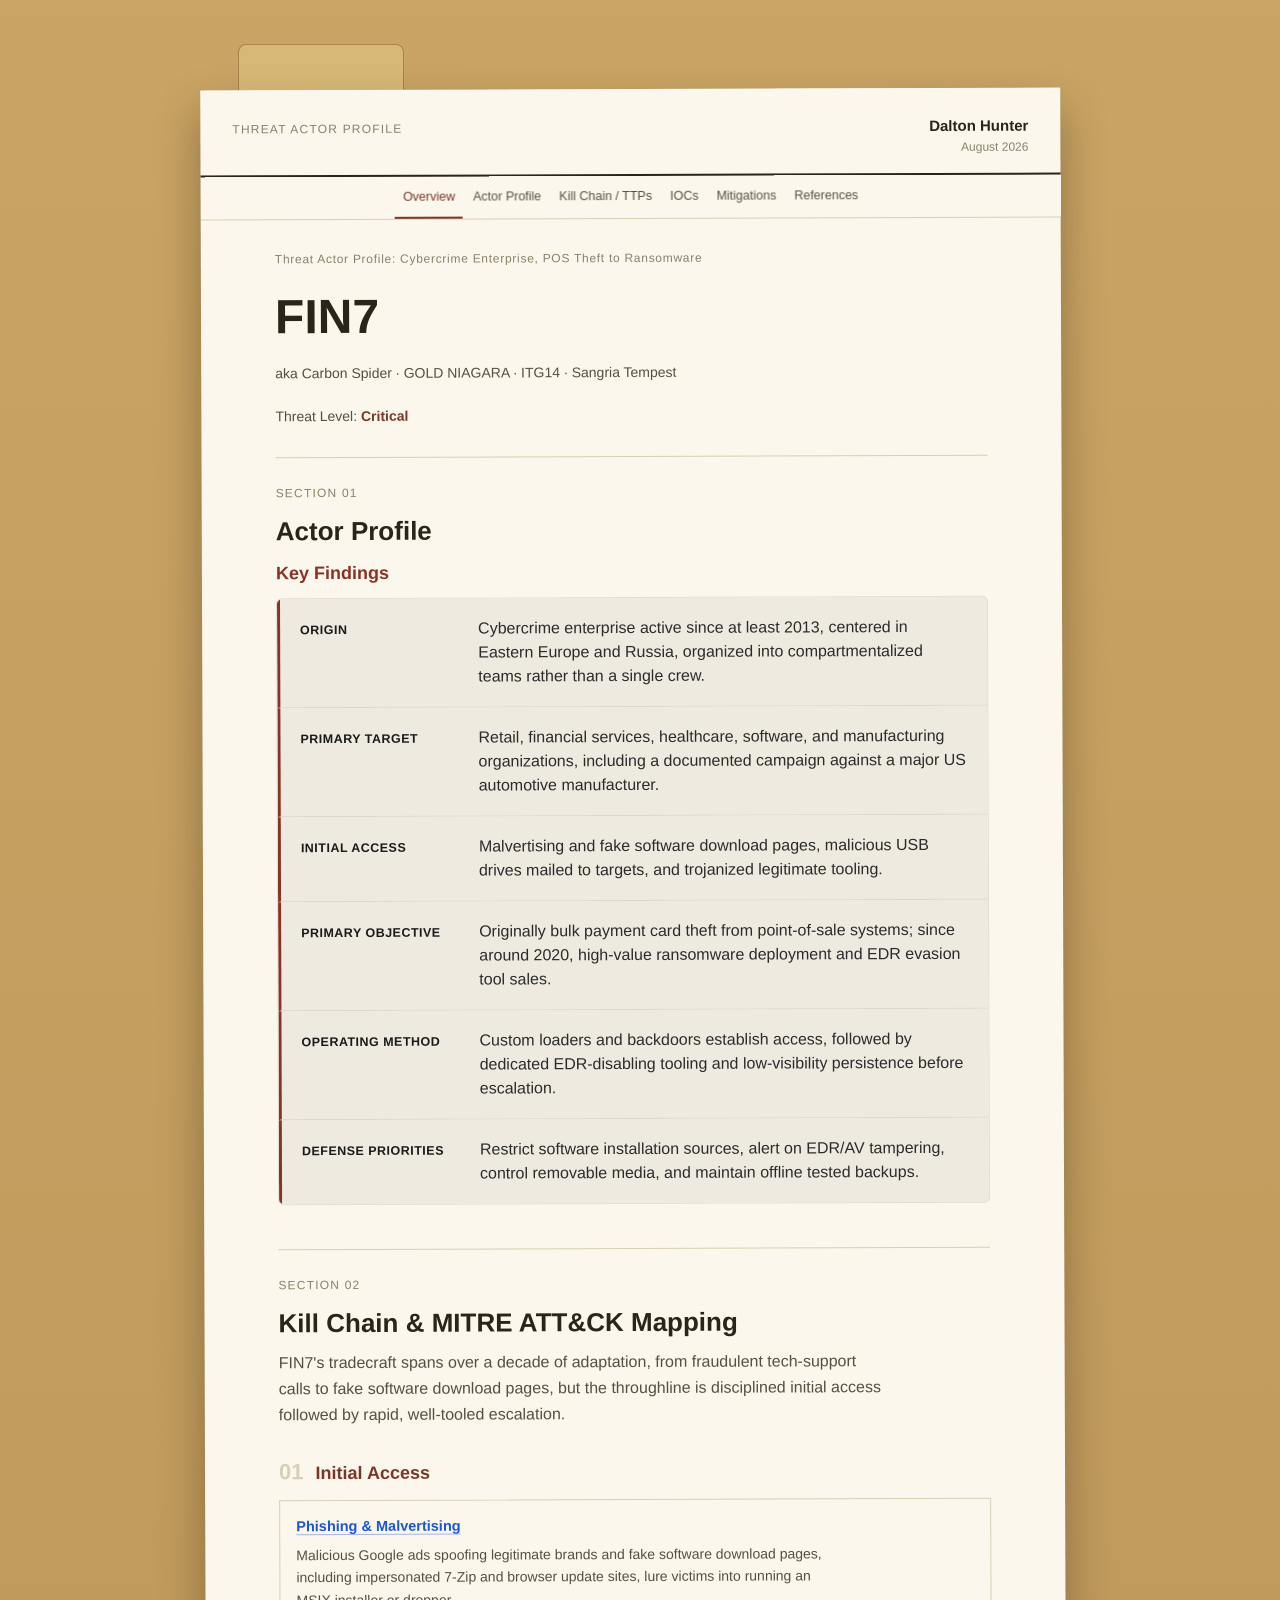
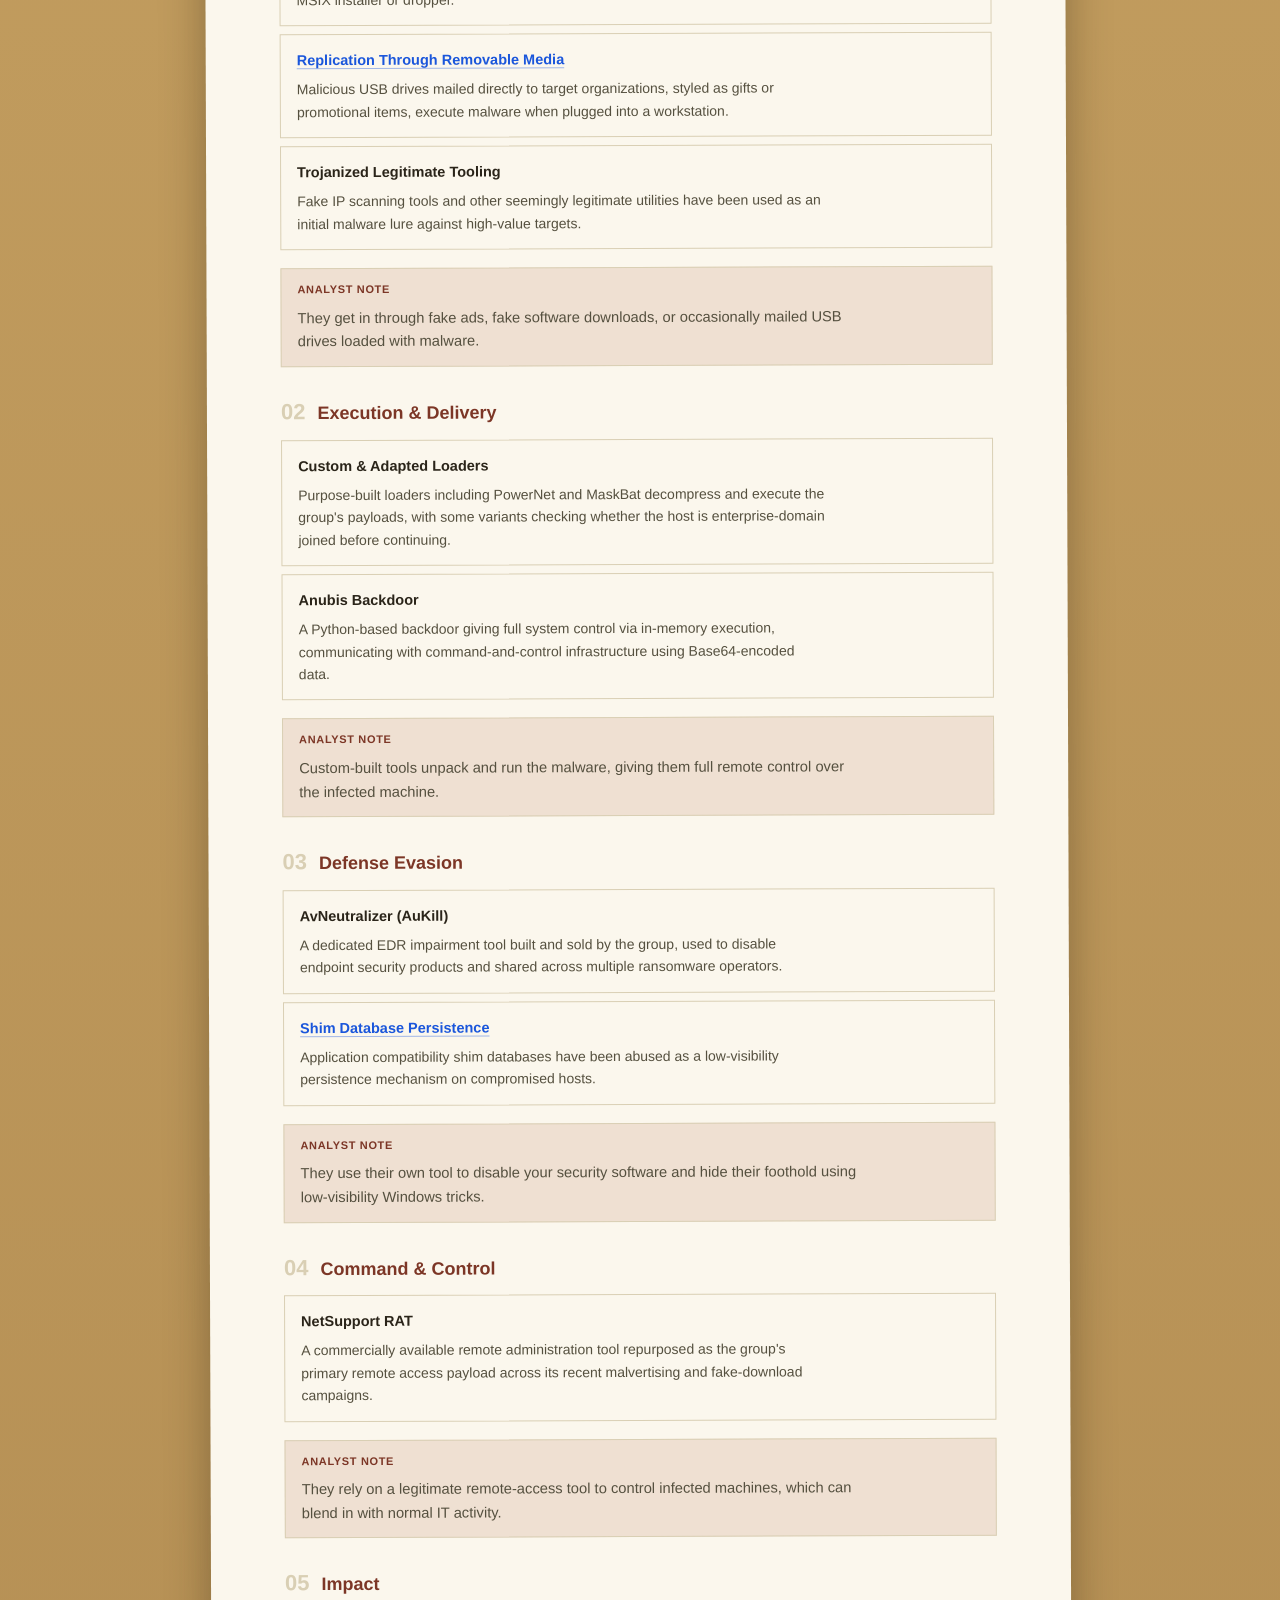
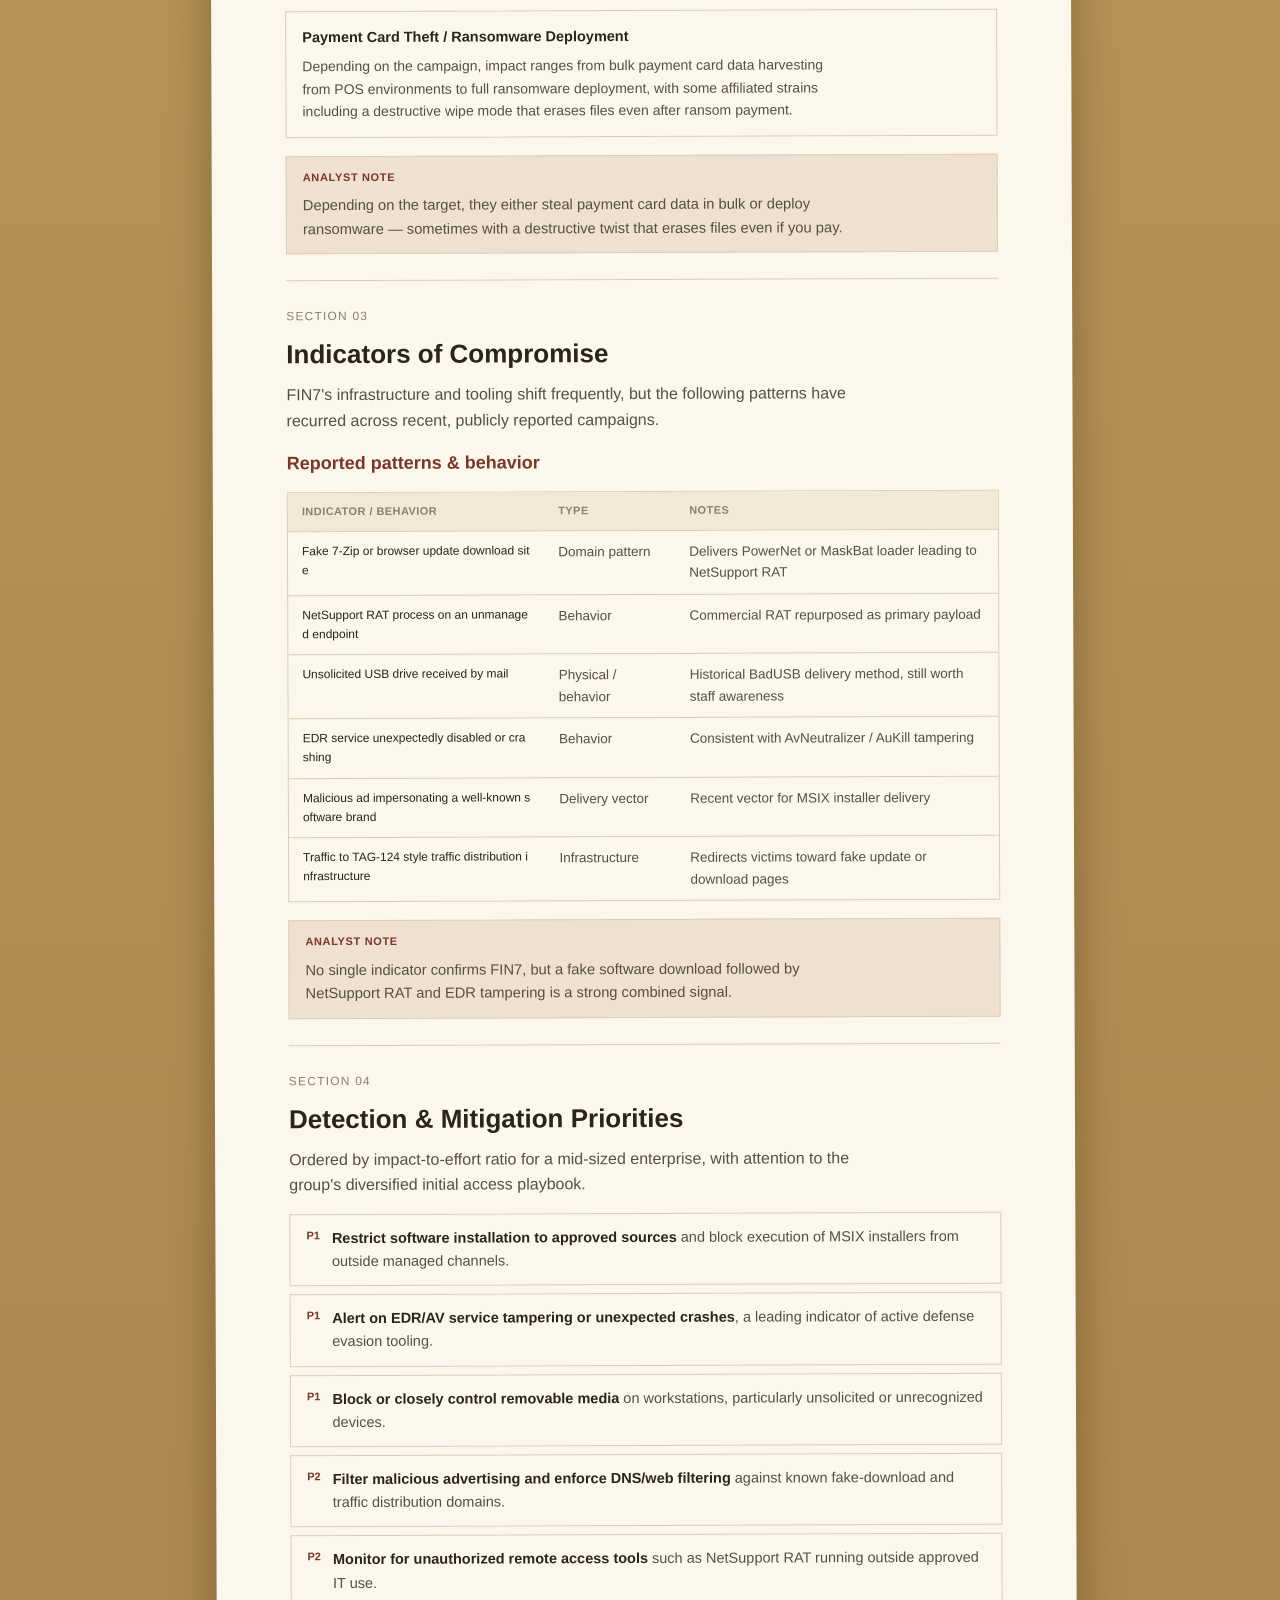
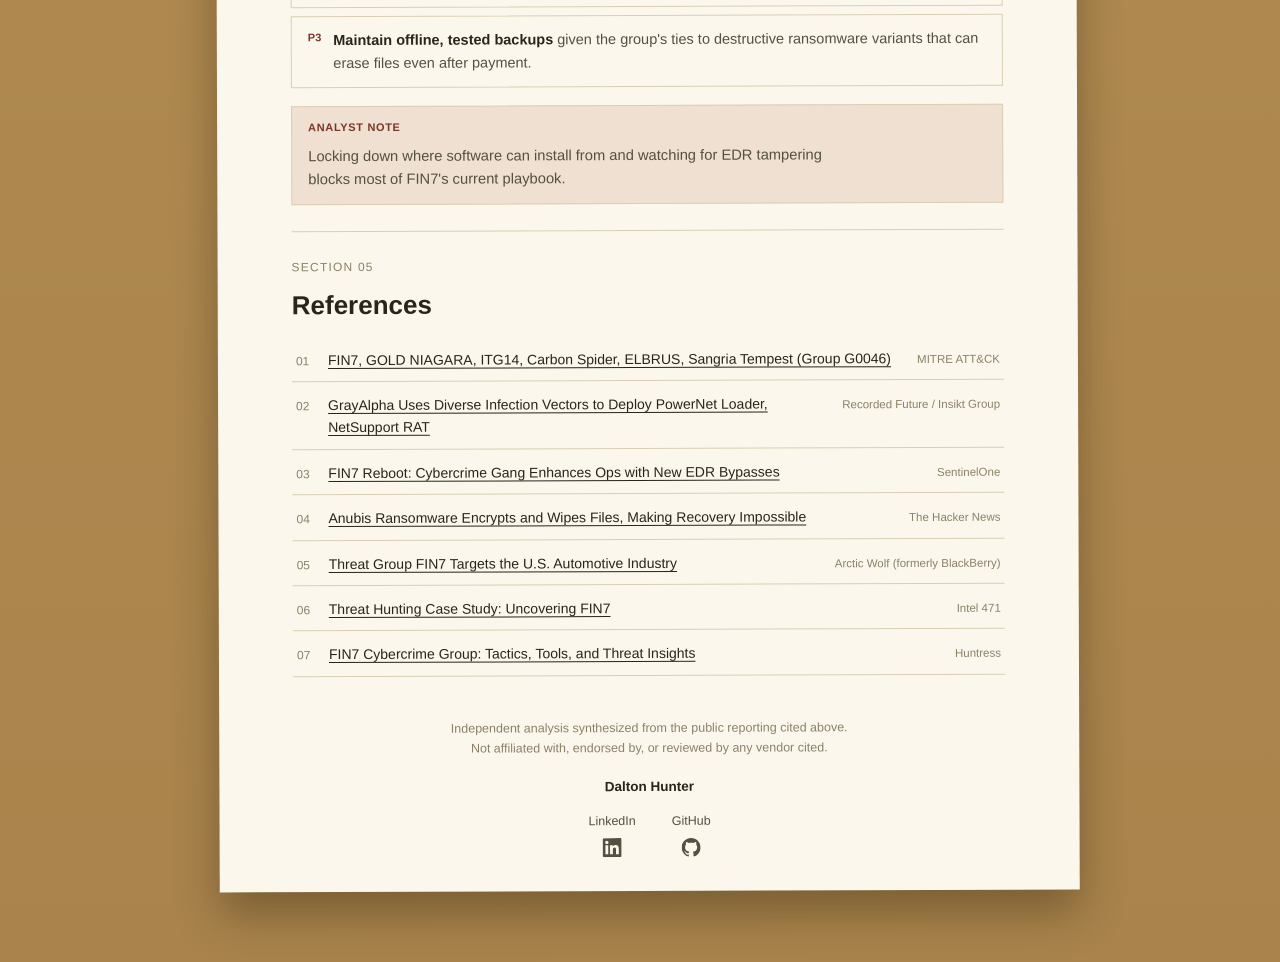
==== commit 9d7cbe06: "Update folder tab with non-breaking spaces Replaced 'Dalton Hunter' with multiple non-breaking space" ====
--- a/fin7/index.html
+++ b/fin7/index.html
@@ -47,7 +47,7 @@
 <div class="desk">
   <div class="folder-wrap">
 
-    <div class="folder-tab">Dalton Hunter</div>
+    <div class="folder-tab">&nbsp;&nbsp;&nbsp;&nbsp;&nbsp;&nbsp;&nbsp;&nbsp;&nbsp;&nbsp;&nbsp;&nbsp;&nbsp;&nbsp;&nbsp;&nbsp;&nbsp;&nbsp;&nbsp;&nbsp;&nbsp;&nbsp;&nbsp;&nbsp;&nbsp;&nbsp;</div>
 
     <div class="paper">
 
